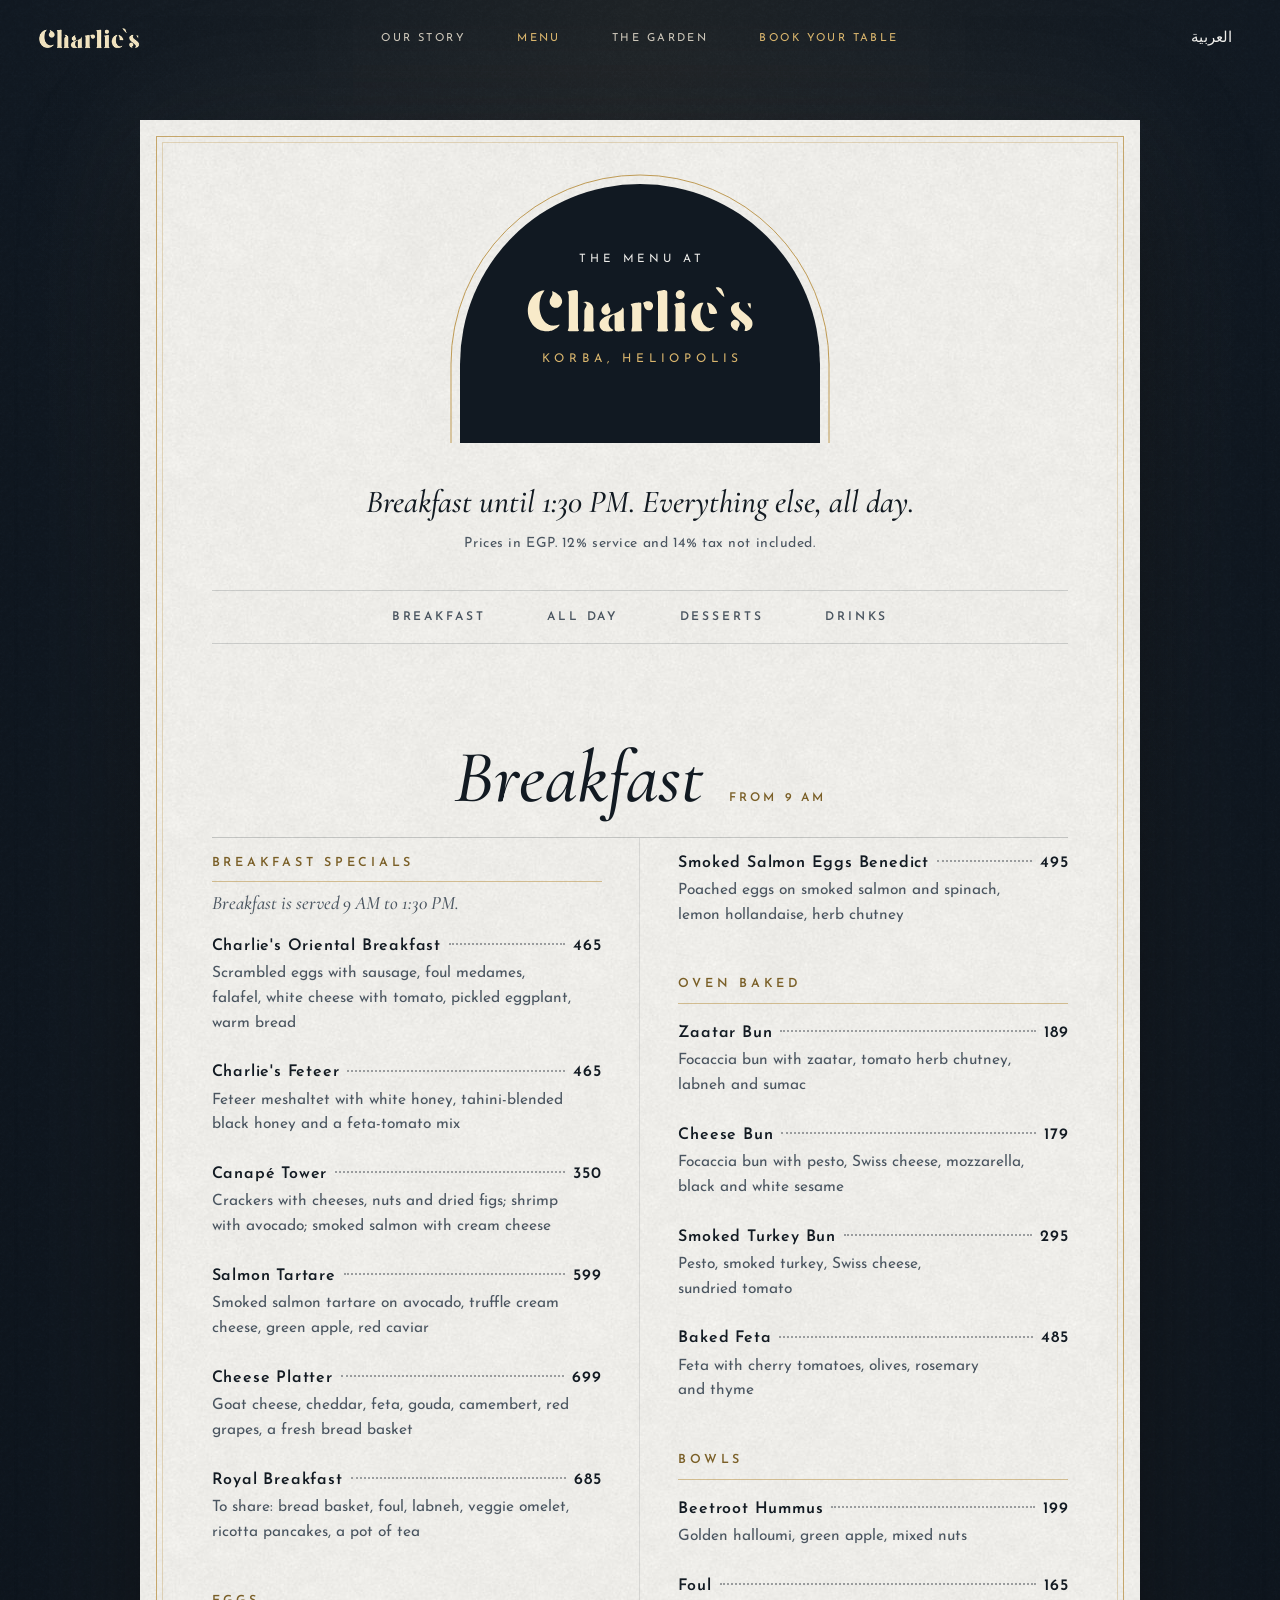
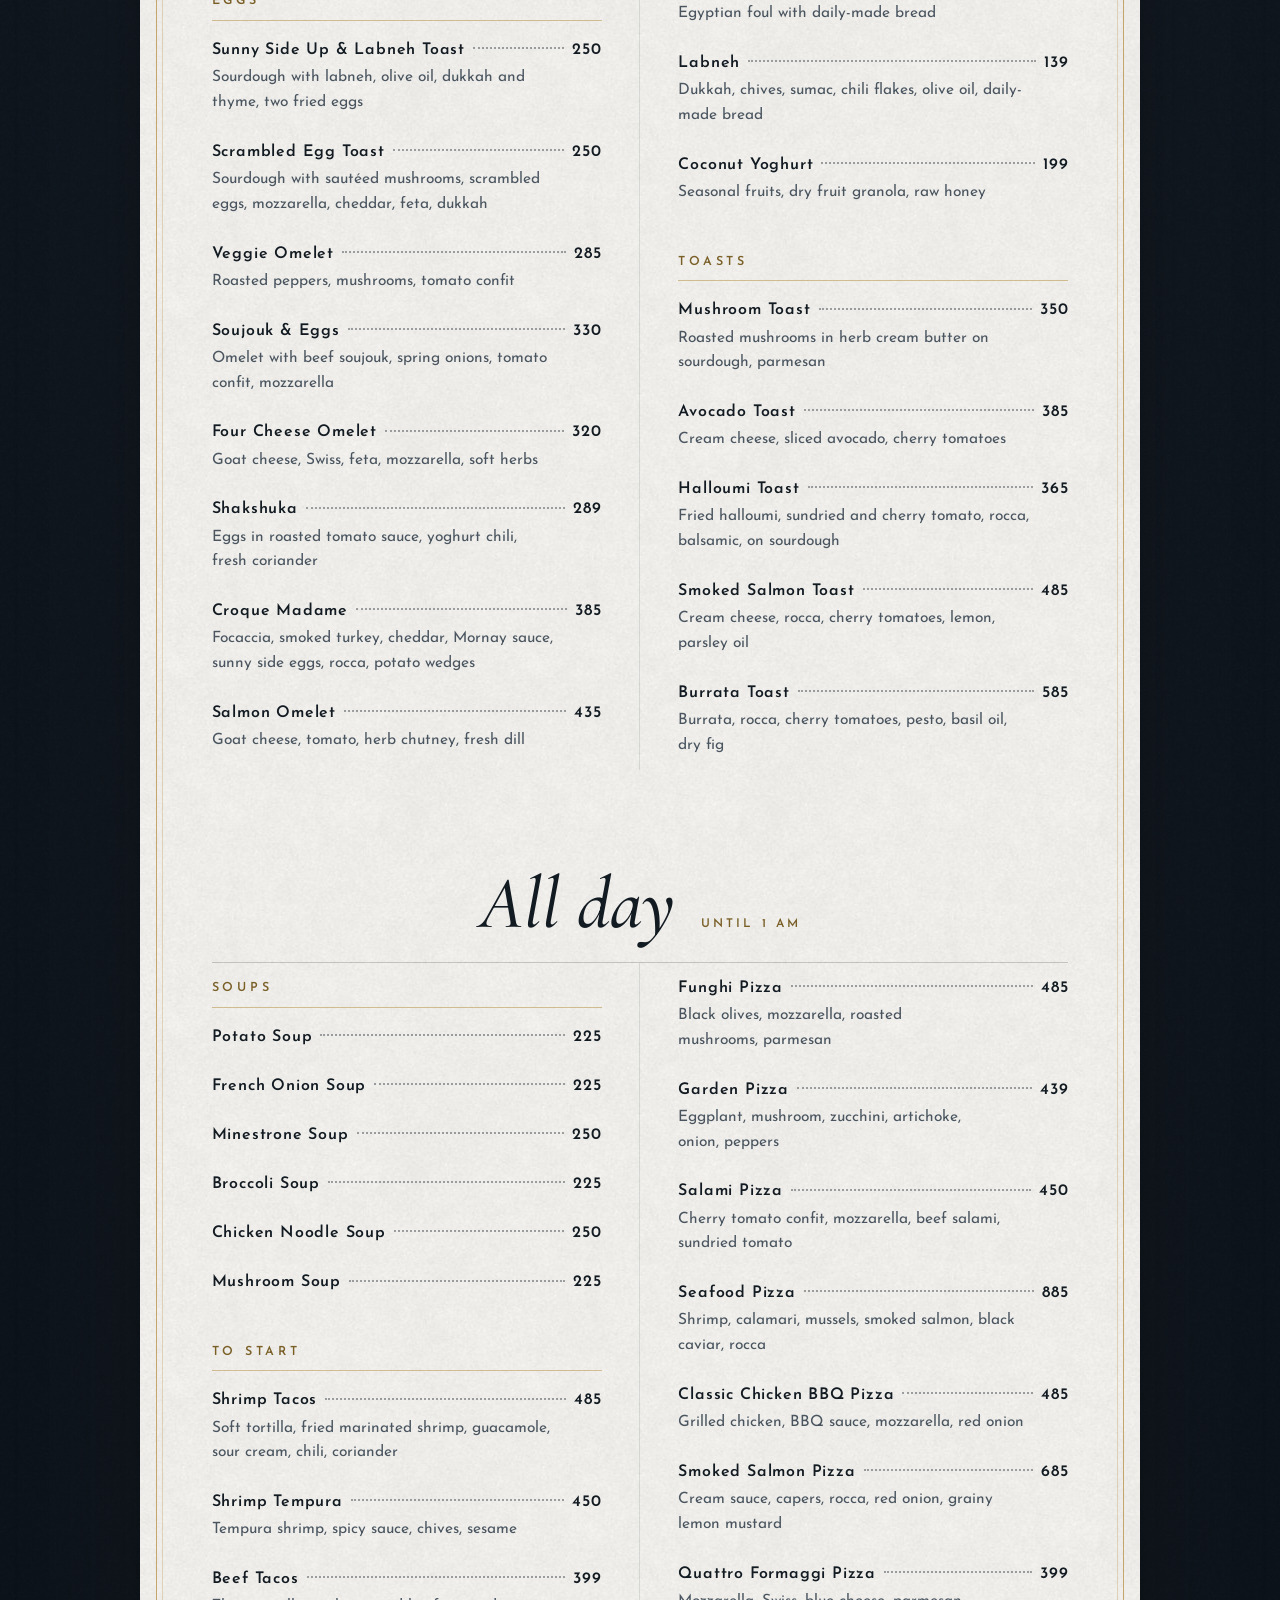
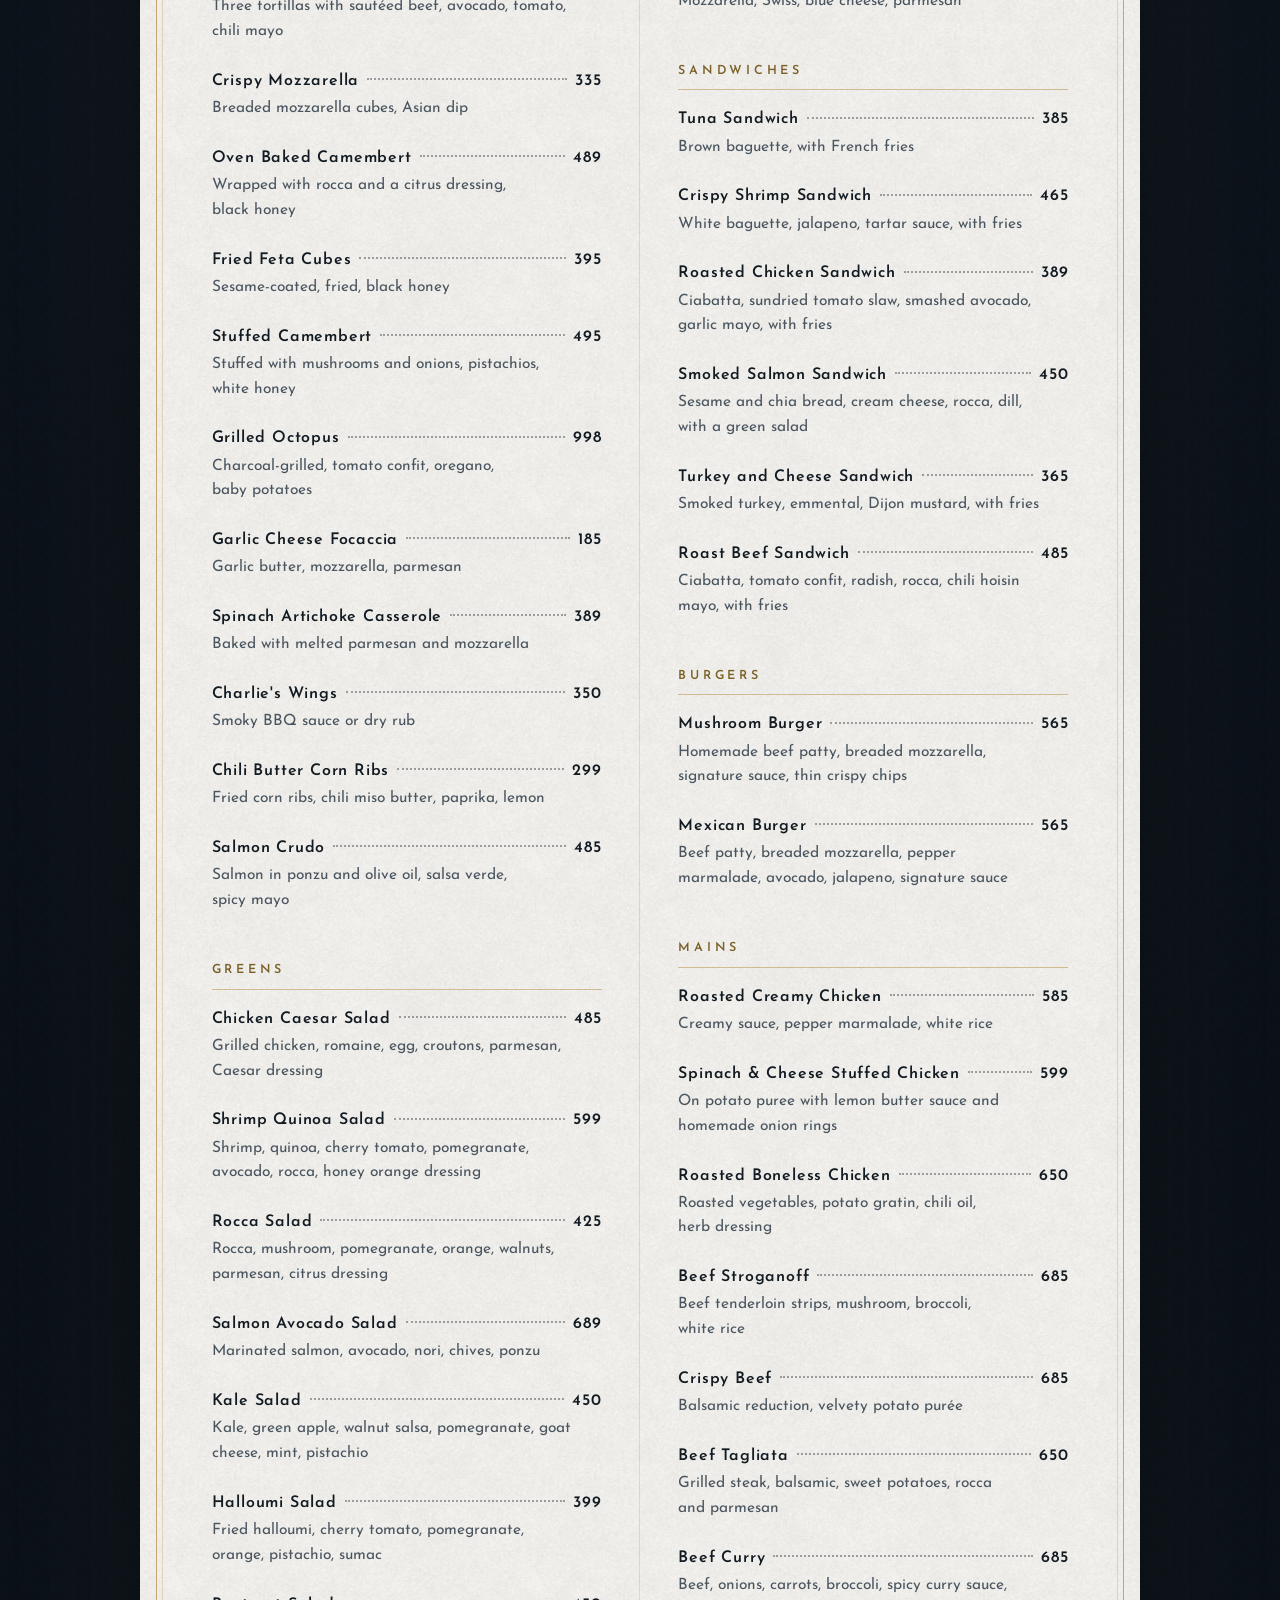
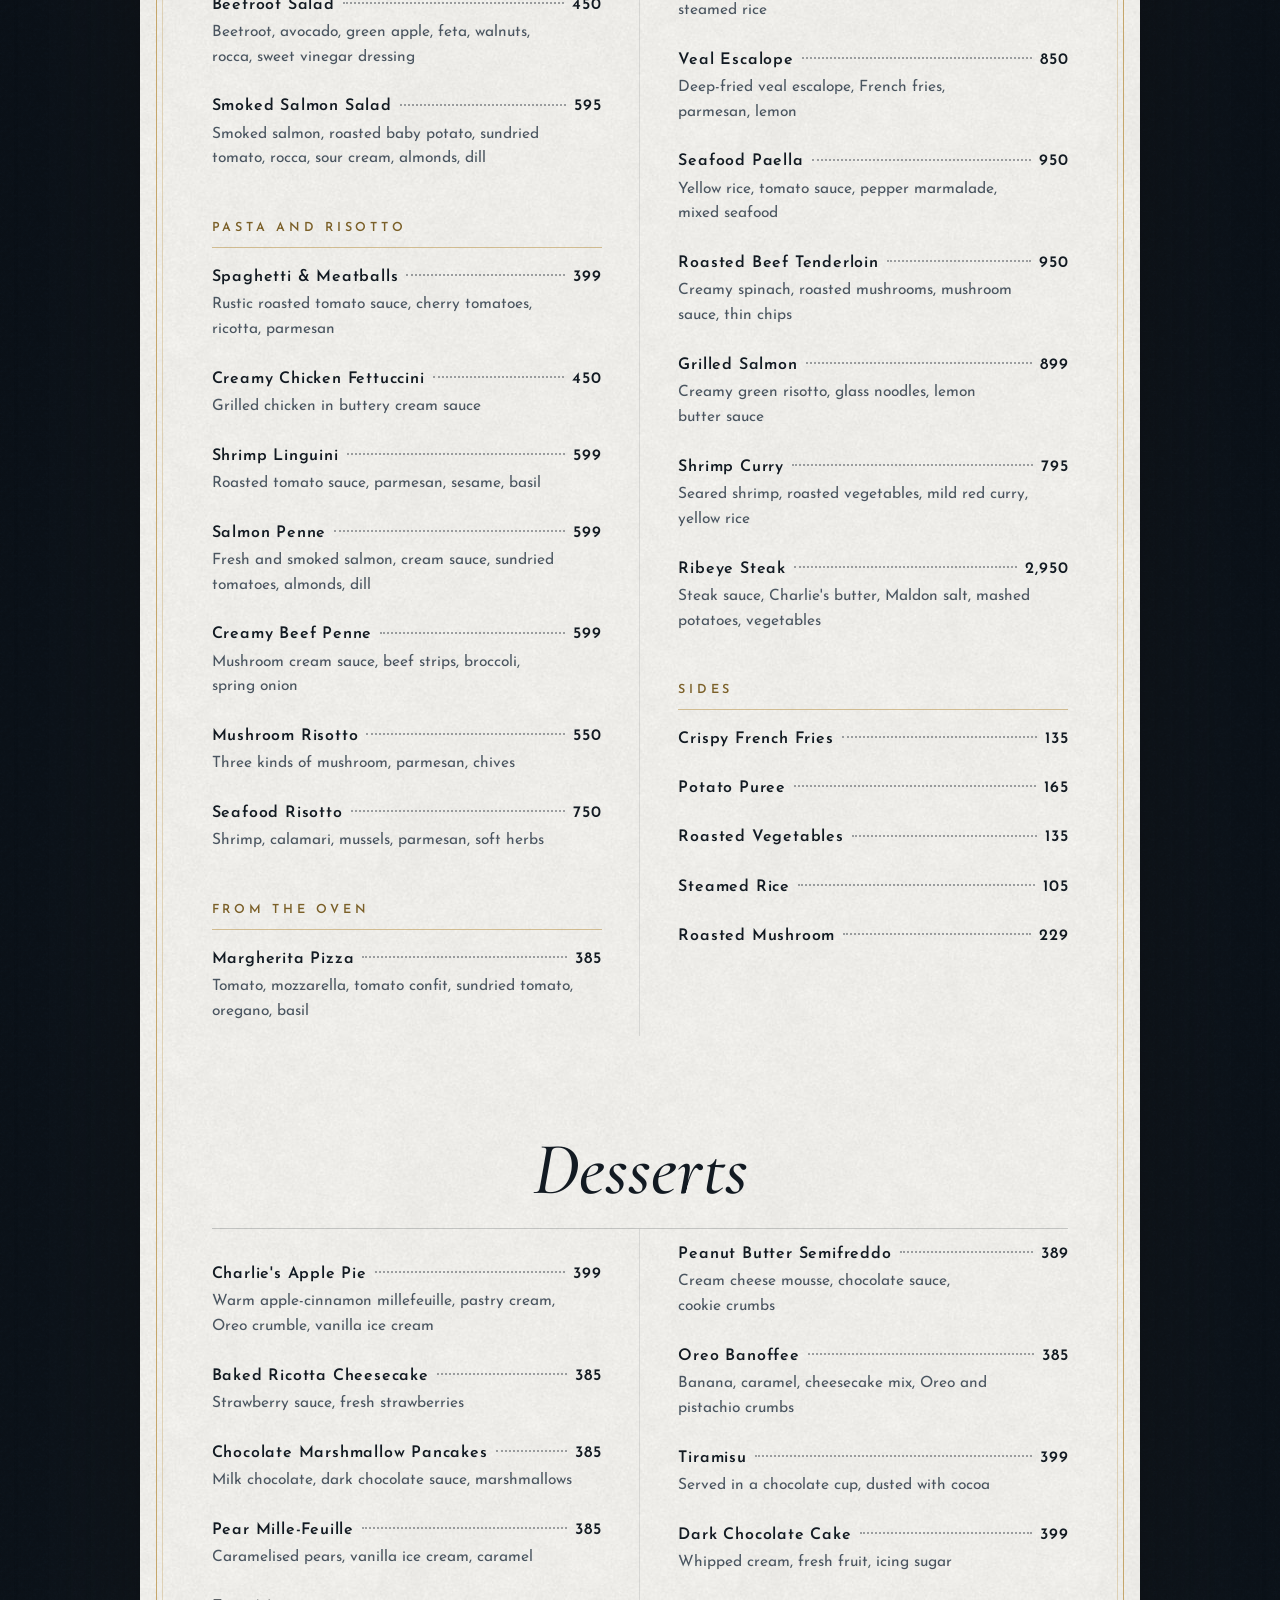
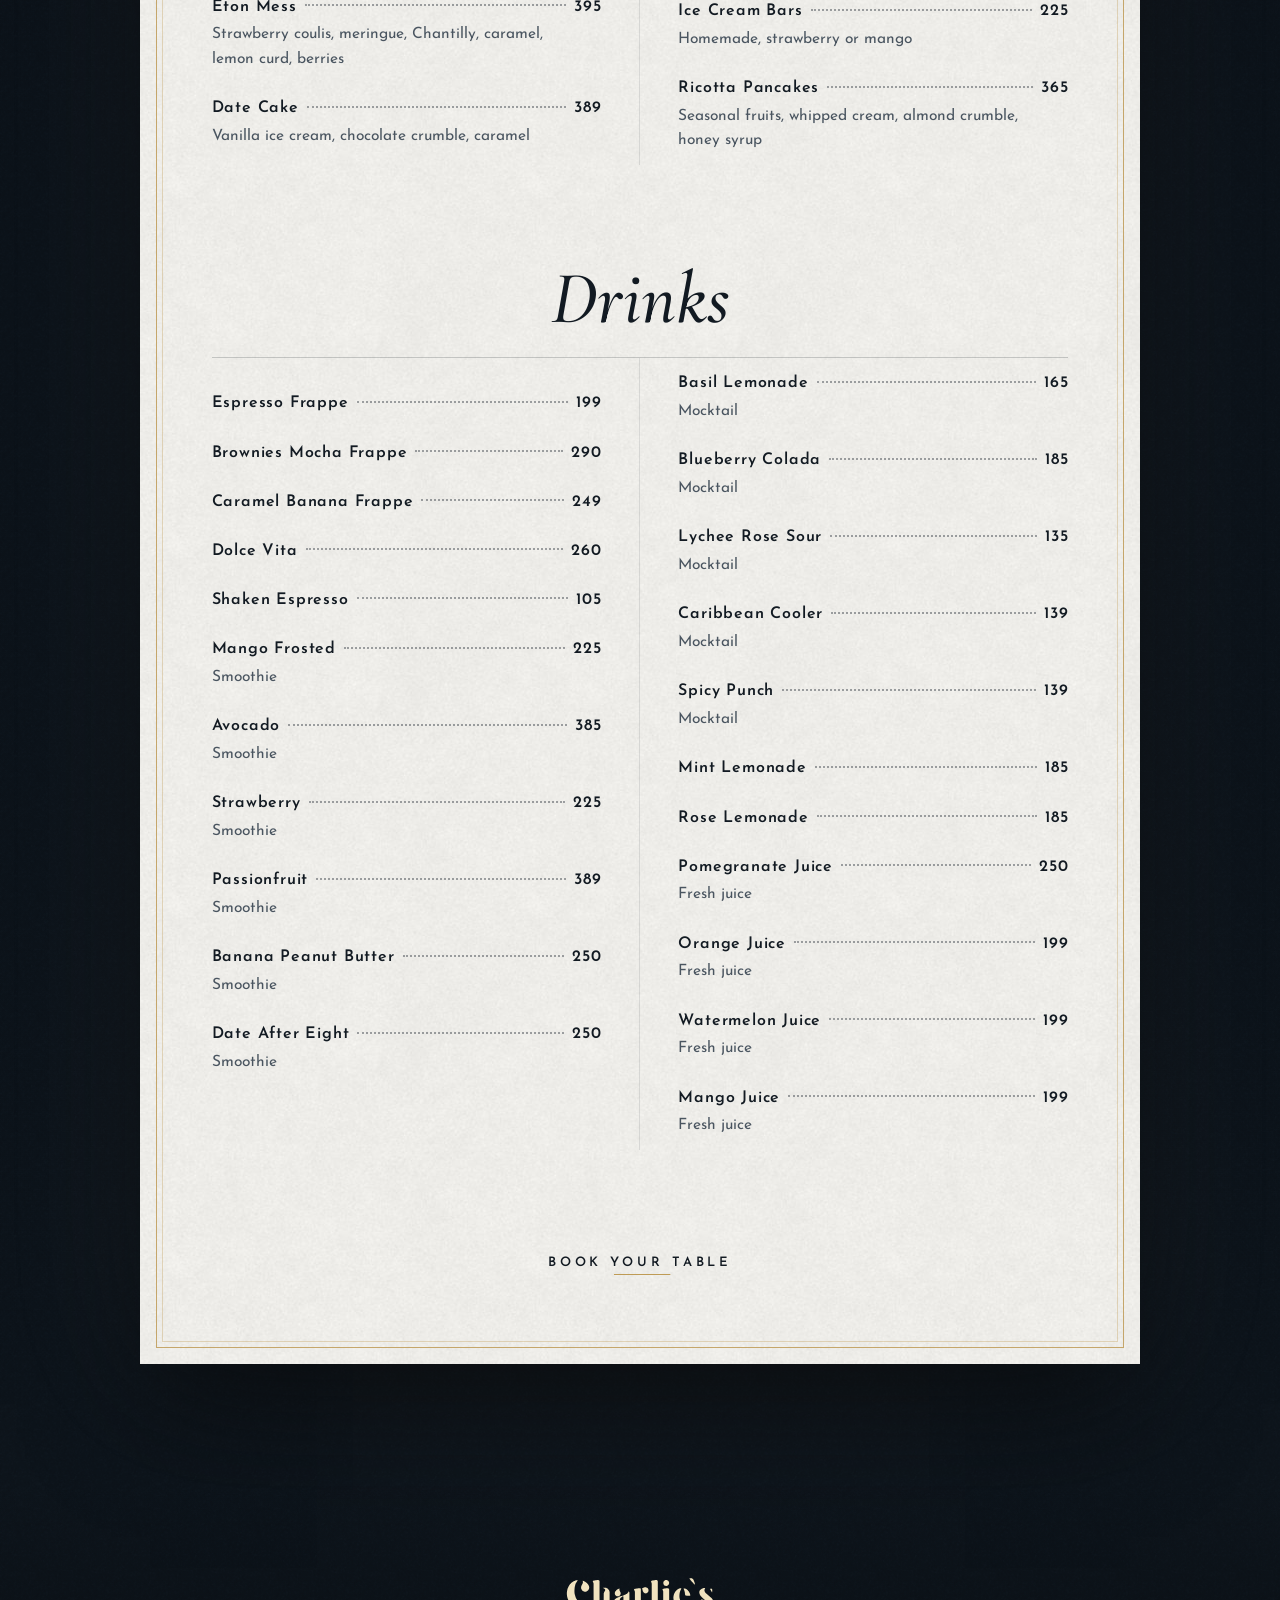
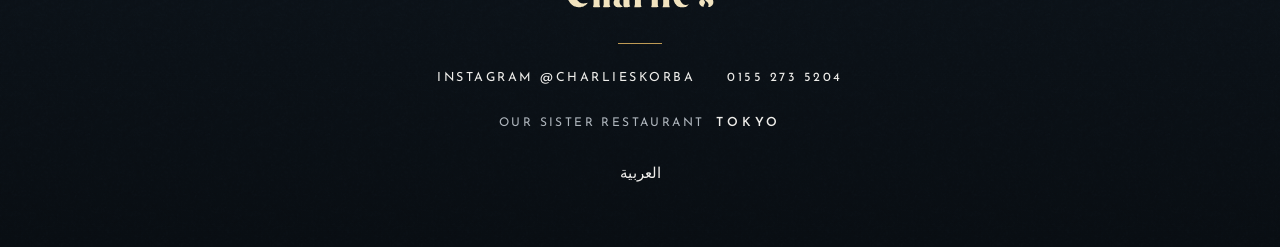
==== menu.html @ 0fcd60a6 "Smooth logo curves Co-Authored-By: Claude Fable 5.2 <noreply@anthropic.com> Claude-Session: https://" ====
<!doctype html>
<html lang="en"><head><meta charset="utf-8"><meta name="viewport" content="width=device-width,initial-scale=1,minimum-scale=1">
<title>Menu | Charlie&#x27;s, Korba, Heliopolis</title>
<meta name="description" content="The Charlie&#x27;s menu: breakfast, soups, salads, pasta, pizza, sandwiches, mains, desserts and cold drinks, with prices in EGP."><meta name="theme-color" content="#111922"><meta name="robots" content="noindex">
<meta property="og:title" content="Menu | Charlie&#x27;s, Korba, Heliopolis"><meta property="og:description" content="The Charlie&#x27;s menu: breakfast, soups, salads, pasta, pizza, sandwiches, mains, desserts and cold drinks, with prices in EGP."><meta property="og:image" content="https://ahmedfakhr1.github.io/charlies-preview/img/og-card.jpg"><meta property="og:type" content="website">
<link rel="icon" type="image/png" href="img/icon.png"><link rel="apple-touch-icon" href="img/apple-touch-icon.png">
<link rel="preload" href="fonts/cormorant-garamond-5d13e7.woff2" as="font" type="font/woff2" crossorigin>
<link rel="preload" href="fonts/josefin-sans-3603c1.woff2" as="font" type="font/woff2" crossorigin>
<style>html.fl body{opacity:0}body{transition:opacity .25s cubic-bezier(.23,1,.32,1)}</style><script>(function(d){var h=d.documentElement;h.classList.add("fl","js");var f=function(){h.classList.remove("fl")};setTimeout(f,1200);setTimeout(function(){if(!h.classList.contains("ready"))h.classList.remove("js")},3500);if(d.fonts&&d.fonts.load){Promise.all([d.fonts.load('300 16px "Josefin Sans"'),d.fonts.load('400 16px "Josefin Sans"'),d.fonts.load('600 16px "Josefin Sans"'),d.fonts.load('italic 500 16px "Cormorant Garamond"')]).then(f,f)}else f()})(document)</script>
<link rel="stylesheet" href="fonts.css?v=12"><link rel="stylesheet" href="css/site.css?v=12"></head><body data-open="540" data-close="60" data-open-text="Open now, until 1 AM" data-closed-text="Closed now, opens at 9 AM">
<a class="skip" href="#main">Skip to content</a>
<header class="hdr hdr--over" id="top"><div class="hdr-in">
 <a class="brand" href="index.html" aria-label="Charlie&#x27;s, home"><img src="img/mark-cream.png" alt="Charlie&#x27;s" width="185" height="40"></a>
 <nav class="nav" aria-label="Main"><a href="index.html#story">Our story</a><a href="menu.html" aria-current="page">Menu</a><a href="index.html#garden">The garden</a><a class="nav-book" href="reserve.html#reservation">Book your table</a></nav>
 <div class="hdr-r"><button class="lang js-ar" type="button" aria-label="Arabic version"><span lang="ar">العربية</span></button><a class="hbook" href="reserve.html#reservation">Book</a>
 <button class="burger" type="button" aria-expanded="false" aria-controls="mnav" aria-label="Open menu"><i></i><i></i><i></i></button></div>
</div></header>
<nav class="mnav" id="mnav" aria-label="Menu"><a href="index.html">Home</a><a href="index.html#story">Our story</a><a href="menu.html" aria-current="page">Menu</a><a href="index.html#garden">The garden</a><a href="reserve.html">Contact</a><a class="nav-book" href="reserve.html#reservation">Book your table</a><a class="sm first" href="tel:+201552735204">0155 273 5204</a><a class="sm" href="https://www.instagram.com/charlieskorba/" target="_blank" rel="noopener">Instagram</a><button class="lang js-ar" type="button" aria-label="Arabic version"><span lang="ar">العربية</span></button></nav>
<main id="main" class="mpage">
<div class="sheet">
 <div class="plaque" data-ln="9,18">
  <p class="hello">The menu at</p>
  <h1><img src="img/logo-cream.svg?v=12" alt="Charlie&#x27;s" width="508" height="110" fetchpriority="high"><span class="sr"> menu</span></h1>
  <p class="loc">Korba, Heliopolis</p>
 </div>
 <p class="mask">Breakfast until 1:30 PM. Everything else, all day.</p>
 <p class="mnote">Prices in EGP. 12% service and 14% tax not included.</p>
 <nav class="mjump" aria-label="Sections of the menu"><div class="row"><a href="#breakfast">Breakfast</a><a href="#allday">All day</a><a href="#desserts">Desserts</a><a href="#drinks">Drinks</a><span class="mk" aria-hidden="true"></span></div></nav>
 <section class="mgroup" id="breakfast" aria-labelledby="breakfast-h"><div class="ghead rv"><h2 id="breakfast-h">Breakfast</h2><p>From 9 AM</p></div><div class="cols"><section class="msec" id="s-breakfast"><h3>Breakfast specials</h3><p class="snote">Breakfast is served 9 AM to 1:30 PM.</p><ul class="mlist"><li class="mi"><span class="nm">Charlie&#x27;s Oriental Breakfast</span><span class="ld" aria-hidden="true"></span><span class="pr">465</span><span class="ds">Scrambled eggs with sausage, foul medames, falafel, white cheese with tomato, pickled eggplant, warm bread</span></li><li class="mi"><span class="nm">Charlie&#x27;s Feteer</span><span class="ld" aria-hidden="true"></span><span class="pr">465</span><span class="ds">Feteer meshaltet with white honey, tahini-blended black honey and a feta-tomato mix</span></li><li class="mi"><span class="nm">Canapé Tower</span><span class="ld" aria-hidden="true"></span><span class="pr">350</span><span class="ds">Crackers with cheeses, nuts and dried figs; shrimp with avocado; smoked salmon with cream cheese</span></li><li class="mi"><span class="nm">Salmon Tartare</span><span class="ld" aria-hidden="true"></span><span class="pr">599</span><span class="ds">Smoked salmon tartare on avocado, truffle cream cheese, green apple, red caviar</span></li><li class="mi"><span class="nm">Cheese Platter</span><span class="ld" aria-hidden="true"></span><span class="pr">699</span><span class="ds">Goat cheese, cheddar, feta, gouda, camembert, red grapes, a fresh bread basket</span></li><li class="mi"><span class="nm">Royal Breakfast</span><span class="ld" aria-hidden="true"></span><span class="pr">685</span><span class="ds">To share: bread basket, foul, labneh, veggie omelet, ricotta pancakes, a pot of tea</span></li></ul></section><section class="msec" id="s-eggs"><h3>Eggs</h3><ul class="mlist"><li class="mi"><span class="nm">Sunny Side Up &amp; Labneh Toast</span><span class="ld" aria-hidden="true"></span><span class="pr">250</span><span class="ds">Sourdough with labneh, olive oil, dukkah and thyme, two fried eggs</span></li><li class="mi"><span class="nm">Scrambled Egg Toast</span><span class="ld" aria-hidden="true"></span><span class="pr">250</span><span class="ds">Sourdough with sautéed mushrooms, scrambled eggs, mozzarella, cheddar, feta, dukkah</span></li><li class="mi"><span class="nm">Veggie Omelet</span><span class="ld" aria-hidden="true"></span><span class="pr">285</span><span class="ds">Roasted peppers, mushrooms, tomato confit</span></li><li class="mi"><span class="nm">Soujouk &amp; Eggs</span><span class="ld" aria-hidden="true"></span><span class="pr">330</span><span class="ds">Omelet with beef soujouk, spring onions, tomato confit, mozzarella</span></li><li class="mi"><span class="nm">Four Cheese Omelet</span><span class="ld" aria-hidden="true"></span><span class="pr">320</span><span class="ds">Goat cheese, Swiss, feta, mozzarella, soft herbs</span></li><li class="mi"><span class="nm">Shakshuka</span><span class="ld" aria-hidden="true"></span><span class="pr">289</span><span class="ds">Eggs in roasted tomato sauce, yoghurt chili, fresh coriander</span></li><li class="mi"><span class="nm">Croque Madame</span><span class="ld" aria-hidden="true"></span><span class="pr">385</span><span class="ds">Focaccia, smoked turkey, cheddar, Mornay sauce, sunny side eggs, rocca, potato wedges</span></li><li class="mi"><span class="nm">Salmon Omelet</span><span class="ld" aria-hidden="true"></span><span class="pr">435</span><span class="ds">Goat cheese, tomato, herb chutney, fresh dill</span></li><li class="mi"><span class="nm">Smoked Salmon Eggs Benedict</span><span class="ld" aria-hidden="true"></span><span class="pr">495</span><span class="ds">Poached eggs on smoked salmon and spinach, lemon hollandaise, herb chutney</span></li></ul></section><section class="msec" id="s-oven"><h3>Oven baked</h3><ul class="mlist"><li class="mi"><span class="nm">Zaatar Bun</span><span class="ld" aria-hidden="true"></span><span class="pr">189</span><span class="ds">Focaccia bun with zaatar, tomato herb chutney, labneh and sumac</span></li><li class="mi"><span class="nm">Cheese Bun</span><span class="ld" aria-hidden="true"></span><span class="pr">179</span><span class="ds">Focaccia bun with pesto, Swiss cheese, mozzarella, black and white sesame</span></li><li class="mi"><span class="nm">Smoked Turkey Bun</span><span class="ld" aria-hidden="true"></span><span class="pr">295</span><span class="ds">Pesto, smoked turkey, Swiss cheese, sundried tomato</span></li><li class="mi"><span class="nm">Baked Feta</span><span class="ld" aria-hidden="true"></span><span class="pr">485</span><span class="ds">Feta with cherry tomatoes, olives, rosemary and thyme</span></li></ul></section><section class="msec" id="s-bowls"><h3>Bowls</h3><ul class="mlist"><li class="mi"><span class="nm">Beetroot Hummus</span><span class="ld" aria-hidden="true"></span><span class="pr">199</span><span class="ds">Golden halloumi, green apple, mixed nuts</span></li><li class="mi"><span class="nm">Foul</span><span class="ld" aria-hidden="true"></span><span class="pr">165</span><span class="ds">Egyptian foul with daily-made bread</span></li><li class="mi"><span class="nm">Labneh</span><span class="ld" aria-hidden="true"></span><span class="pr">139</span><span class="ds">Dukkah, chives, sumac, chili flakes, olive oil, daily-made bread</span></li><li class="mi"><span class="nm">Coconut Yoghurt</span><span class="ld" aria-hidden="true"></span><span class="pr">199</span><span class="ds">Seasonal fruits, dry fruit granola, raw honey</span></li></ul></section><section class="msec" id="s-toasts"><h3>Toasts</h3><ul class="mlist"><li class="mi"><span class="nm">Mushroom Toast</span><span class="ld" aria-hidden="true"></span><span class="pr">350</span><span class="ds">Roasted mushrooms in herb cream butter on sourdough, parmesan</span></li><li class="mi"><span class="nm">Avocado Toast</span><span class="ld" aria-hidden="true"></span><span class="pr">385</span><span class="ds">Cream cheese, sliced avocado, cherry tomatoes</span></li><li class="mi"><span class="nm">Halloumi Toast</span><span class="ld" aria-hidden="true"></span><span class="pr">365</span><span class="ds">Fried halloumi, sundried and cherry tomato, rocca, balsamic, on sourdough</span></li><li class="mi"><span class="nm">Smoked Salmon Toast</span><span class="ld" aria-hidden="true"></span><span class="pr">485</span><span class="ds">Cream cheese, rocca, cherry tomatoes, lemon, parsley oil</span></li><li class="mi"><span class="nm">Burrata Toast</span><span class="ld" aria-hidden="true"></span><span class="pr">585</span><span class="ds">Burrata, rocca, cherry tomatoes, pesto, basil oil, dry fig</span></li></ul></section></div></section><section class="mgroup" id="allday" aria-labelledby="allday-h"><div class="ghead rv"><h2 id="allday-h">All day</h2><p>Until 1 AM</p></div><div class="cols"><section class="msec" id="s-soups"><h3>Soups</h3><ul class="mlist"><li class="mi"><span class="nm">Potato Soup</span><span class="ld" aria-hidden="true"></span><span class="pr">225</span></li><li class="mi"><span class="nm">French Onion Soup</span><span class="ld" aria-hidden="true"></span><span class="pr">225</span></li><li class="mi"><span class="nm">Minestrone Soup</span><span class="ld" aria-hidden="true"></span><span class="pr">250</span></li><li class="mi"><span class="nm">Broccoli Soup</span><span class="ld" aria-hidden="true"></span><span class="pr">225</span></li><li class="mi"><span class="nm">Chicken Noodle Soup</span><span class="ld" aria-hidden="true"></span><span class="pr">250</span></li><li class="mi"><span class="nm">Mushroom Soup</span><span class="ld" aria-hidden="true"></span><span class="pr">225</span></li></ul></section><section class="msec" id="s-hot"><h3>To start</h3><ul class="mlist"><li class="mi"><span class="nm">Shrimp Tacos</span><span class="ld" aria-hidden="true"></span><span class="pr">485</span><span class="ds">Soft tortilla, fried marinated shrimp, guacamole, sour cream, chili, coriander</span></li><li class="mi"><span class="nm">Shrimp Tempura</span><span class="ld" aria-hidden="true"></span><span class="pr">450</span><span class="ds">Tempura shrimp, spicy sauce, chives, sesame</span></li><li class="mi"><span class="nm">Beef Tacos</span><span class="ld" aria-hidden="true"></span><span class="pr">399</span><span class="ds">Three tortillas with sautéed beef, avocado, tomato, chili mayo</span></li><li class="mi"><span class="nm">Crispy Mozzarella</span><span class="ld" aria-hidden="true"></span><span class="pr">335</span><span class="ds">Breaded mozzarella cubes, Asian dip</span></li><li class="mi"><span class="nm">Oven Baked Camembert</span><span class="ld" aria-hidden="true"></span><span class="pr">489</span><span class="ds">Wrapped with rocca and a citrus dressing, black honey</span></li><li class="mi"><span class="nm">Fried Feta Cubes</span><span class="ld" aria-hidden="true"></span><span class="pr">395</span><span class="ds">Sesame-coated, fried, black honey</span></li><li class="mi"><span class="nm">Stuffed Camembert</span><span class="ld" aria-hidden="true"></span><span class="pr">495</span><span class="ds">Stuffed with mushrooms and onions, pistachios, white honey</span></li><li class="mi"><span class="nm">Grilled Octopus</span><span class="ld" aria-hidden="true"></span><span class="pr">998</span><span class="ds">Charcoal-grilled, tomato confit, oregano, baby potatoes</span></li><li class="mi"><span class="nm">Garlic Cheese Focaccia</span><span class="ld" aria-hidden="true"></span><span class="pr">185</span><span class="ds">Garlic butter, mozzarella, parmesan</span></li><li class="mi"><span class="nm">Spinach Artichoke Casserole</span><span class="ld" aria-hidden="true"></span><span class="pr">389</span><span class="ds">Baked with melted parmesan and mozzarella</span></li><li class="mi"><span class="nm">Charlie&#x27;s Wings</span><span class="ld" aria-hidden="true"></span><span class="pr">350</span><span class="ds">Smoky BBQ sauce or dry rub</span></li><li class="mi"><span class="nm">Chili Butter Corn Ribs</span><span class="ld" aria-hidden="true"></span><span class="pr">299</span><span class="ds">Fried corn ribs, chili miso butter, paprika, lemon</span></li><li class="mi"><span class="nm">Salmon Crudo</span><span class="ld" aria-hidden="true"></span><span class="pr">485</span><span class="ds">Salmon in ponzu and olive oil, salsa verde, spicy mayo</span></li></ul></section><section class="msec" id="s-greens"><h3>Greens</h3><ul class="mlist"><li class="mi"><span class="nm">Chicken Caesar Salad</span><span class="ld" aria-hidden="true"></span><span class="pr">485</span><span class="ds">Grilled chicken, romaine, egg, croutons, parmesan, Caesar dressing</span></li><li class="mi"><span class="nm">Shrimp Quinoa Salad</span><span class="ld" aria-hidden="true"></span><span class="pr">599</span><span class="ds">Shrimp, quinoa, cherry tomato, pomegranate, avocado, rocca, honey orange dressing</span></li><li class="mi"><span class="nm">Rocca Salad</span><span class="ld" aria-hidden="true"></span><span class="pr">425</span><span class="ds">Rocca, mushroom, pomegranate, orange, walnuts, parmesan, citrus dressing</span></li><li class="mi"><span class="nm">Salmon Avocado Salad</span><span class="ld" aria-hidden="true"></span><span class="pr">689</span><span class="ds">Marinated salmon, avocado, nori, chives, ponzu</span></li><li class="mi"><span class="nm">Kale Salad</span><span class="ld" aria-hidden="true"></span><span class="pr">450</span><span class="ds">Kale, green apple, walnut salsa, pomegranate, goat cheese, mint, pistachio</span></li><li class="mi"><span class="nm">Halloumi Salad</span><span class="ld" aria-hidden="true"></span><span class="pr">399</span><span class="ds">Fried halloumi, cherry tomato, pomegranate, orange, pistachio, sumac</span></li><li class="mi"><span class="nm">Beetroot Salad</span><span class="ld" aria-hidden="true"></span><span class="pr">450</span><span class="ds">Beetroot, avocado, green apple, feta, walnuts, rocca, sweet vinegar dressing</span></li><li class="mi"><span class="nm">Smoked Salmon Salad</span><span class="ld" aria-hidden="true"></span><span class="pr">595</span><span class="ds">Smoked salmon, roasted baby potato, sundried tomato, rocca, sour cream, almonds, dill</span></li></ul></section><section class="msec" id="s-pasta"><h3>Pasta and risotto</h3><ul class="mlist"><li class="mi"><span class="nm">Spaghetti &amp; Meatballs</span><span class="ld" aria-hidden="true"></span><span class="pr">399</span><span class="ds">Rustic roasted tomato sauce, cherry tomatoes, ricotta, parmesan</span></li><li class="mi"><span class="nm">Creamy Chicken Fettuccini</span><span class="ld" aria-hidden="true"></span><span class="pr">450</span><span class="ds">Grilled chicken in buttery cream sauce</span></li><li class="mi"><span class="nm">Shrimp Linguini</span><span class="ld" aria-hidden="true"></span><span class="pr">599</span><span class="ds">Roasted tomato sauce, parmesan, sesame, basil</span></li><li class="mi"><span class="nm">Salmon Penne</span><span class="ld" aria-hidden="true"></span><span class="pr">599</span><span class="ds">Fresh and smoked salmon, cream sauce, sundried tomatoes, almonds, dill</span></li><li class="mi"><span class="nm">Creamy Beef Penne</span><span class="ld" aria-hidden="true"></span><span class="pr">599</span><span class="ds">Mushroom cream sauce, beef strips, broccoli, spring onion</span></li><li class="mi"><span class="nm">Mushroom Risotto</span><span class="ld" aria-hidden="true"></span><span class="pr">550</span><span class="ds">Three kinds of mushroom, parmesan, chives</span></li><li class="mi"><span class="nm">Seafood Risotto</span><span class="ld" aria-hidden="true"></span><span class="pr">750</span><span class="ds">Shrimp, calamari, mussels, parmesan, soft herbs</span></li></ul></section><section class="msec" id="s-pizza"><h3>From the oven</h3><ul class="mlist"><li class="mi"><span class="nm">Margherita Pizza</span><span class="ld" aria-hidden="true"></span><span class="pr">385</span><span class="ds">Tomato, mozzarella, tomato confit, sundried tomato, oregano, basil</span></li><li class="mi"><span class="nm">Funghi Pizza</span><span class="ld" aria-hidden="true"></span><span class="pr">485</span><span class="ds">Black olives, mozzarella, roasted mushrooms, parmesan</span></li><li class="mi"><span class="nm">Garden Pizza</span><span class="ld" aria-hidden="true"></span><span class="pr">439</span><span class="ds">Eggplant, mushroom, zucchini, artichoke, onion, peppers</span></li><li class="mi"><span class="nm">Salami Pizza</span><span class="ld" aria-hidden="true"></span><span class="pr">450</span><span class="ds">Cherry tomato confit, mozzarella, beef salami, sundried tomato</span></li><li class="mi"><span class="nm">Seafood Pizza</span><span class="ld" aria-hidden="true"></span><span class="pr">885</span><span class="ds">Shrimp, calamari, mussels, smoked salmon, black caviar, rocca</span></li><li class="mi"><span class="nm">Classic Chicken BBQ Pizza</span><span class="ld" aria-hidden="true"></span><span class="pr">485</span><span class="ds">Grilled chicken, BBQ sauce, mozzarella, red onion</span></li><li class="mi"><span class="nm">Smoked Salmon Pizza</span><span class="ld" aria-hidden="true"></span><span class="pr">685</span><span class="ds">Cream sauce, capers, rocca, red onion, grainy lemon mustard</span></li><li class="mi"><span class="nm">Quattro Formaggi Pizza</span><span class="ld" aria-hidden="true"></span><span class="pr">399</span><span class="ds">Mozzarella, Swiss, blue cheese, parmesan</span></li></ul></section><section class="msec" id="s-sandwiches"><h3>Sandwiches</h3><ul class="mlist"><li class="mi"><span class="nm">Tuna Sandwich</span><span class="ld" aria-hidden="true"></span><span class="pr">385</span><span class="ds">Brown baguette, with French fries</span></li><li class="mi"><span class="nm">Crispy Shrimp Sandwich</span><span class="ld" aria-hidden="true"></span><span class="pr">465</span><span class="ds">White baguette, jalapeno, tartar sauce, with fries</span></li><li class="mi"><span class="nm">Roasted Chicken Sandwich</span><span class="ld" aria-hidden="true"></span><span class="pr">389</span><span class="ds">Ciabatta, sundried tomato slaw, smashed avocado, garlic mayo, with fries</span></li><li class="mi"><span class="nm">Smoked Salmon Sandwich</span><span class="ld" aria-hidden="true"></span><span class="pr">450</span><span class="ds">Sesame and chia bread, cream cheese, rocca, dill, with a green salad</span></li><li class="mi"><span class="nm">Turkey and Cheese Sandwich</span><span class="ld" aria-hidden="true"></span><span class="pr">365</span><span class="ds">Smoked turkey, emmental, Dijon mustard, with fries</span></li><li class="mi"><span class="nm">Roast Beef Sandwich</span><span class="ld" aria-hidden="true"></span><span class="pr">485</span><span class="ds">Ciabatta, tomato confit, radish, rocca, chili hoisin mayo, with fries</span></li></ul></section><section class="msec" id="s-burgers"><h3>Burgers</h3><ul class="mlist"><li class="mi"><span class="nm">Mushroom Burger</span><span class="ld" aria-hidden="true"></span><span class="pr">565</span><span class="ds">Homemade beef patty, breaded mozzarella, signature sauce, thin crispy chips</span></li><li class="mi"><span class="nm">Mexican Burger</span><span class="ld" aria-hidden="true"></span><span class="pr">565</span><span class="ds">Beef patty, breaded mozzarella, pepper marmalade, avocado, jalapeno, signature sauce</span></li></ul></section><section class="msec" id="s-mains"><h3>Mains</h3><ul class="mlist"><li class="mi"><span class="nm">Roasted Creamy Chicken</span><span class="ld" aria-hidden="true"></span><span class="pr">585</span><span class="ds">Creamy sauce, pepper marmalade, white rice</span></li><li class="mi"><span class="nm">Spinach &amp; Cheese Stuffed Chicken</span><span class="ld" aria-hidden="true"></span><span class="pr">599</span><span class="ds">On potato puree with lemon butter sauce and homemade onion rings</span></li><li class="mi"><span class="nm">Roasted Boneless Chicken</span><span class="ld" aria-hidden="true"></span><span class="pr">650</span><span class="ds">Roasted vegetables, potato gratin, chili oil, herb dressing</span></li><li class="mi"><span class="nm">Beef Stroganoff</span><span class="ld" aria-hidden="true"></span><span class="pr">685</span><span class="ds">Beef tenderloin strips, mushroom, broccoli, white rice</span></li><li class="mi"><span class="nm">Crispy Beef</span><span class="ld" aria-hidden="true"></span><span class="pr">685</span><span class="ds">Balsamic reduction, velvety potato purée</span></li><li class="mi"><span class="nm">Beef Tagliata</span><span class="ld" aria-hidden="true"></span><span class="pr">650</span><span class="ds">Grilled steak, balsamic, sweet potatoes, rocca and parmesan</span></li><li class="mi"><span class="nm">Beef Curry</span><span class="ld" aria-hidden="true"></span><span class="pr">685</span><span class="ds">Beef, onions, carrots, broccoli, spicy curry sauce, steamed rice</span></li><li class="mi"><span class="nm">Veal Escalope</span><span class="ld" aria-hidden="true"></span><span class="pr">850</span><span class="ds">Deep-fried veal escalope, French fries, parmesan, lemon</span></li><li class="mi"><span class="nm">Seafood Paella</span><span class="ld" aria-hidden="true"></span><span class="pr">950</span><span class="ds">Yellow rice, tomato sauce, pepper marmalade, mixed seafood</span></li><li class="mi"><span class="nm">Roasted Beef Tenderloin</span><span class="ld" aria-hidden="true"></span><span class="pr">950</span><span class="ds">Creamy spinach, roasted mushrooms, mushroom sauce, thin chips</span></li><li class="mi"><span class="nm">Grilled Salmon</span><span class="ld" aria-hidden="true"></span><span class="pr">899</span><span class="ds">Creamy green risotto, glass noodles, lemon butter sauce</span></li><li class="mi"><span class="nm">Shrimp Curry</span><span class="ld" aria-hidden="true"></span><span class="pr">795</span><span class="ds">Seared shrimp, roasted vegetables, mild red curry, yellow rice</span></li><li class="mi"><span class="nm">Ribeye Steak</span><span class="ld" aria-hidden="true"></span><span class="pr">2,950</span><span class="ds">Steak sauce, Charlie&#x27;s butter, Maldon salt, mashed potatoes, vegetables</span></li></ul></section><section class="msec" id="s-sides"><h3>Sides</h3><ul class="mlist"><li class="mi"><span class="nm">Crispy French Fries</span><span class="ld" aria-hidden="true"></span><span class="pr">135</span></li><li class="mi"><span class="nm">Potato Puree</span><span class="ld" aria-hidden="true"></span><span class="pr">165</span></li><li class="mi"><span class="nm">Roasted Vegetables</span><span class="ld" aria-hidden="true"></span><span class="pr">135</span></li><li class="mi"><span class="nm">Steamed Rice</span><span class="ld" aria-hidden="true"></span><span class="pr">105</span></li><li class="mi"><span class="nm">Roasted Mushroom</span><span class="ld" aria-hidden="true"></span><span class="pr">229</span></li></ul></section></div></section><section class="mgroup" id="desserts" aria-labelledby="desserts-h"><div class="ghead rv"><h2 id="desserts-h">Desserts</h2></div><div class="cols"><section class="msec" id="s-desserts"><h3 class="sr">Desserts</h3><ul class="mlist"><li class="mi"><span class="nm">Charlie&#x27;s Apple Pie</span><span class="ld" aria-hidden="true"></span><span class="pr">399</span><span class="ds">Warm apple-cinnamon millefeuille, pastry cream, Oreo crumble, vanilla ice cream</span></li><li class="mi"><span class="nm">Baked Ricotta Cheesecake</span><span class="ld" aria-hidden="true"></span><span class="pr">385</span><span class="ds">Strawberry sauce, fresh strawberries</span></li><li class="mi"><span class="nm">Chocolate Marshmallow Pancakes</span><span class="ld" aria-hidden="true"></span><span class="pr">385</span><span class="ds">Milk chocolate, dark chocolate sauce, marshmallows</span></li><li class="mi"><span class="nm">Pear Mille-Feuille</span><span class="ld" aria-hidden="true"></span><span class="pr">385</span><span class="ds">Caramelised pears, vanilla ice cream, caramel</span></li><li class="mi"><span class="nm">Eton Mess</span><span class="ld" aria-hidden="true"></span><span class="pr">395</span><span class="ds">Strawberry coulis, meringue, Chantilly, caramel, lemon curd, berries</span></li><li class="mi"><span class="nm">Date Cake</span><span class="ld" aria-hidden="true"></span><span class="pr">389</span><span class="ds">Vanilla ice cream, chocolate crumble, caramel</span></li><li class="mi"><span class="nm">Peanut Butter Semifreddo</span><span class="ld" aria-hidden="true"></span><span class="pr">389</span><span class="ds">Cream cheese mousse, chocolate sauce, cookie crumbs</span></li><li class="mi"><span class="nm">Oreo Banoffee</span><span class="ld" aria-hidden="true"></span><span class="pr">385</span><span class="ds">Banana, caramel, cheesecake mix, Oreo and pistachio crumbs</span></li><li class="mi"><span class="nm">Tiramisu</span><span class="ld" aria-hidden="true"></span><span class="pr">399</span><span class="ds">Served in a chocolate cup, dusted with cocoa</span></li><li class="mi"><span class="nm">Dark Chocolate Cake</span><span class="ld" aria-hidden="true"></span><span class="pr">399</span><span class="ds">Whipped cream, fresh fruit, icing sugar</span></li><li class="mi"><span class="nm">Ice Cream Bars</span><span class="ld" aria-hidden="true"></span><span class="pr">225</span><span class="ds">Homemade, strawberry or mango</span></li><li class="mi"><span class="nm">Ricotta Pancakes</span><span class="ld" aria-hidden="true"></span><span class="pr">365</span><span class="ds">Seasonal fruits, whipped cream, almond crumble, honey syrup</span></li></ul></section></div></section><section class="mgroup" id="drinks" aria-labelledby="drinks-h"><div class="ghead rv"><h2 id="drinks-h">Drinks</h2></div><div class="cols"><section class="msec" id="s-drinks"><h3 class="sr">Cold drinks</h3><ul class="mlist"><li class="mi"><span class="nm">Espresso Frappe</span><span class="ld" aria-hidden="true"></span><span class="pr">199</span></li><li class="mi"><span class="nm">Brownies Mocha Frappe</span><span class="ld" aria-hidden="true"></span><span class="pr">290</span></li><li class="mi"><span class="nm">Caramel Banana Frappe</span><span class="ld" aria-hidden="true"></span><span class="pr">249</span></li><li class="mi"><span class="nm">Dolce Vita</span><span class="ld" aria-hidden="true"></span><span class="pr">260</span></li><li class="mi"><span class="nm">Shaken Espresso</span><span class="ld" aria-hidden="true"></span><span class="pr">105</span></li><li class="mi"><span class="nm">Mango Frosted</span><span class="ld" aria-hidden="true"></span><span class="pr">225</span><span class="ds">Smoothie</span></li><li class="mi"><span class="nm">Avocado</span><span class="ld" aria-hidden="true"></span><span class="pr">385</span><span class="ds">Smoothie</span></li><li class="mi"><span class="nm">Strawberry</span><span class="ld" aria-hidden="true"></span><span class="pr">225</span><span class="ds">Smoothie</span></li><li class="mi"><span class="nm">Passionfruit</span><span class="ld" aria-hidden="true"></span><span class="pr">389</span><span class="ds">Smoothie</span></li><li class="mi"><span class="nm">Banana Peanut Butter</span><span class="ld" aria-hidden="true"></span><span class="pr">250</span><span class="ds">Smoothie</span></li><li class="mi"><span class="nm">Date After Eight</span><span class="ld" aria-hidden="true"></span><span class="pr">250</span><span class="ds">Smoothie</span></li><li class="mi"><span class="nm">Basil Lemonade</span><span class="ld" aria-hidden="true"></span><span class="pr">165</span><span class="ds">Mocktail</span></li><li class="mi"><span class="nm">Blueberry Colada</span><span class="ld" aria-hidden="true"></span><span class="pr">185</span><span class="ds">Mocktail</span></li><li class="mi"><span class="nm">Lychee Rose Sour</span><span class="ld" aria-hidden="true"></span><span class="pr">135</span><span class="ds">Mocktail</span></li><li class="mi"><span class="nm">Caribbean Cooler</span><span class="ld" aria-hidden="true"></span><span class="pr">139</span><span class="ds">Mocktail</span></li><li class="mi"><span class="nm">Spicy Punch</span><span class="ld" aria-hidden="true"></span><span class="pr">139</span><span class="ds">Mocktail</span></li><li class="mi"><span class="nm">Mint Lemonade</span><span class="ld" aria-hidden="true"></span><span class="pr">185</span></li><li class="mi"><span class="nm">Rose Lemonade</span><span class="ld" aria-hidden="true"></span><span class="pr">185</span></li><li class="mi"><span class="nm">Pomegranate Juice</span><span class="ld" aria-hidden="true"></span><span class="pr">250</span><span class="ds">Fresh juice</span></li><li class="mi"><span class="nm">Orange Juice</span><span class="ld" aria-hidden="true"></span><span class="pr">199</span><span class="ds">Fresh juice</span></li><li class="mi"><span class="nm">Watermelon Juice</span><span class="ld" aria-hidden="true"></span><span class="pr">199</span><span class="ds">Fresh juice</span></li><li class="mi"><span class="nm">Mango Juice</span><span class="ld" aria-hidden="true"></span><span class="pr">199</span><span class="ds">Fresh juice</span></li></ul></section></div></section>
 <div class="mend"><a class="tlink" href="reserve.html#reservation">Book your table</a></div>
</div>
</main>
<footer class="ftr"><div class="ftr-in">
 <a class="ftr-logo" href="index.html" aria-label="Charlie&#x27;s, home"><img src="img/logo-cream.svg?v=12" alt="Charlie&#x27;s" width="508" height="110" loading="lazy" decoding="async"></a>
 <span class="rule" aria-hidden="true"></span>
 <p class="ftr-links"><a class="ft" href="https://www.instagram.com/charlieskorba/" target="_blank" rel="noopener">Instagram @charlieskorba</a><a class="ft" href="tel:+201552735204">0155 273 5204</a></p>
 <p class="ftr-sis">Our sister restaurant <a class="ft sis" href="https://ahmedfakhr1.github.io/tokyo-preview/" target="_blank" rel="noopener">Tokyo</a></p>
 <button class="lang js-ar" type="button" aria-label="Arabic version"><span lang="ar">العربية</span></button>
</div></footer>
<div class="toast" role="status" aria-live="polite">Arabic version coming soon.</div>
<script src="js/app.js?v=12" defer></script>
</body></html>
---- fonts.css ----
@font-face {
  font-family: 'Cormorant Garamond';
  font-style: italic;
  font-weight: 500;
  font-display: block;
  src: url(fonts/cormorant-garamond-5d13e7.woff2) format('woff2');
  unicode-range: U+0000-00FF, U+0131, U+0152-0153, U+02BB-02BC, U+02C6, U+02DA, U+02DC, U+0304, U+0308, U+0329, U+2000-206F, U+20AC, U+2122, U+2191, U+2193, U+2212, U+2215, U+FEFF, U+FFFD;
}
@font-face {
  font-family: 'Josefin Sans';
  font-style: normal;
  font-weight: 300;
  font-display: block;
  src: url(fonts/josefin-sans-3603c1.woff2) format('woff2');
  unicode-range: U+0000-00FF, U+0131, U+0152-0153, U+02BB-02BC, U+02C6, U+02DA, U+02DC, U+0304, U+0308, U+0329, U+2000-206F, U+20AC, U+2122, U+2191, U+2193, U+2212, U+2215, U+FEFF, U+FFFD;
}
@font-face {
  font-family: 'Josefin Sans';
  font-style: normal;
  font-weight: 400;
  font-display: block;
  src: url(fonts/josefin-sans-3603c1.woff2) format('woff2');
  unicode-range: U+0000-00FF, U+0131, U+0152-0153, U+02BB-02BC, U+02C6, U+02DA, U+02DC, U+0304, U+0308, U+0329, U+2000-206F, U+20AC, U+2122, U+2191, U+2193, U+2212, U+2215, U+FEFF, U+FFFD;
}
@font-face {
  font-family: 'Josefin Sans';
  font-style: normal;
  font-weight: 600;
  font-display: block;
  src: url(fonts/josefin-sans-3603c1.woff2) format('woff2');
  unicode-range: U+0000-00FF, U+0131, U+0152-0153, U+02BB-02BC, U+02C6, U+02DA, U+02DC, U+0304, U+0308, U+0329, U+2000-206F, U+20AC, U+2122, U+2191, U+2193, U+2212, U+2215, U+FEFF, U+FFFD;
}
---- css/site.css ----
/* Charlie's: deep navy and near-black with brass lines; ivory only as the menu card and small accents. Josefin Sans for small tracked caps and body text, Cormorant Garamond italic for the headline voice. */
:root {
  --night: #111922;
  --abyss: #0B1118;
  --deep: #18212B;
  --panel: #212D3A;
  --brass: #BF9B55;
  --brass-lt: #D9B56D;
  --brass-d: #7A5F27;
  --ivory: #EEEDEA;
  --ink: #121A22;
  --mint: #4C6555;
  --mute-d: #AEB5BC;
  --soft: rgba(238, 237, 234, .84);
  --grain: url("../img/grain.jpg");
  --mute-p: #4A5560;
  --gap: clamp(20px, 5vw, 64px);
  --hdr: 76px;
  --f: "Josefin Sans", "Century Gothic", "Futura", "Segoe UI", sans-serif;
  --acc: "Cormorant Garamond", "Iowan Old Style", Georgia, serif;
  --ease: cubic-bezier(.23, 1, .32, 1);
}
@media (max-width: 959px) { :root { --hdr: 60px; } }

*, *::before, *::after { box-sizing: border-box; }
html { -webkit-text-size-adjust: 100%; scroll-behavior: smooth; scroll-padding-top: calc(var(--hdr) + 12px); overflow-x: clip; background: var(--night); }
body { margin: 0; background: var(--night); color: var(--ivory); font: 400 16px/1.7 var(--f); overflow-x: clip; min-width: 320px; -webkit-font-smoothing: antialiased; text-rendering: optimizeLegibility; }
img { display: block; max-width: 100%; height: auto; }
a { color: inherit; text-decoration: none; }
h1, h2, h3, p, ul, dl, dd, figure { margin: 0; padding: 0; }
ul { list-style: none; }
button { font: inherit; color: inherit; background: none; border: 0; padding: 0; cursor: pointer; }
:focus-visible { outline: 2px solid var(--brass-lt); outline-offset: 4px; }
.sheet :focus-visible { outline-color: var(--ink); }
.sr { position: absolute !important; width: 1px; height: 1px; margin: -1px; padding: 0; overflow: hidden; clip: rect(0 0 0 0); white-space: nowrap; border: 0; }
.skip { position: fixed; left: 12px; top: 12px; transform: translateY(-120px); z-index: 100; background: var(--ivory); color: var(--ink); padding: 12px 18px; font-size: 13px; letter-spacing: .14em; text-transform: uppercase; transition: transform .4s var(--ease); }
.skip:focus { transform: none; }
.wrap { width: min(1120px, 100% - 2 * var(--gap)); margin-inline: auto; }

/* ---------- header ---------- */
.hdr { position: fixed; inset: 0 0 auto 0; z-index: 50; height: var(--hdr); background: transparent; }
.hdr::before { content: ""; position: absolute; z-index: -1; inset: 0 0 -20px 0; background: linear-gradient(180deg, var(--night) 0%, var(--night) 76%, rgba(17, 25, 34, 0) 100%); opacity: 0; transition: opacity .6s var(--ease); pointer-events: none; }
.hdr.solid::before, .hdr:not(.hdr--over)::before { opacity: 1; }
.hdr-in { height: 100%; display: grid; grid-template-columns: 1fr auto 1fr; align-items: center; padding-inline: clamp(16px, 3vw, 48px); }
.brand { justify-self: start; display: block; padding: 11px 0; transition: opacity .6s var(--ease); }
.brand img { height: 22px; width: auto; }
.hdr--over:not(.solid) .brand { opacity: 0; pointer-events: none; }
.hdr--over:not(.solid) .brand:focus-visible { opacity: 1; }
.hdr.menu-open .brand { opacity: 1; pointer-events: auto; }
.nav { display: flex; justify-content: center; }
.nav a, .hbook { font: 400 11px/1 var(--f); letter-spacing: .22em; text-transform: uppercase; }
.nav a { padding: 16px clamp(14px, 2vw, 30px); white-space: nowrap; color: rgba(244, 236, 218, .82); transition: color .5s var(--ease); }
.nav a[aria-current="page"] { color: var(--brass-lt); }
.nav a.nav-book { color: var(--brass-lt); }
.hdr-r { justify-self: end; display: flex; align-items: center; gap: 6px; }
.lang { font: 400 15px/1 var(--f); letter-spacing: 0; padding: 12px 10px; min-height: 44px; transition: color .5s var(--ease); }
.hbook { display: none; }
.burger { display: none; width: 44px; height: 44px; position: relative; }
.burger i { position: absolute; left: 11px; right: 11px; height: 1.5px; background: var(--ivory); transition: transform .5s var(--ease), opacity .5s var(--ease); }
.burger i:nth-child(1) { top: 16px; } .burger i:nth-child(2) { top: 22px; } .burger i:nth-child(3) { top: 28px; }
.burger[aria-expanded="true"] i:nth-child(1) { transform: translateY(6px) rotate(45deg); }
.burger[aria-expanded="true"] i:nth-child(2) { opacity: 0; }
.burger[aria-expanded="true"] i:nth-child(3) { transform: translateY(-6px) rotate(-45deg); }
@media (hover: hover) and (pointer: fine) {
  .nav a:hover, .lang:hover { color: var(--brass-lt); }
}
@media (max-width: 959px) {
  .nav { display: none; }
  .hdr-in { grid-template-columns: 1fr auto; }
  .hdr .lang { display: none; }
  .hbook { display: inline-flex; align-items: center; min-height: 44px; padding: 0 14px; font-weight: 600; color: var(--brass-lt); }
  .burger { display: block; }
}
.mnav { position: fixed; inset: 0; z-index: 45; background: var(--night); display: flex; flex-direction: column; align-items: center; justify-content: center; gap: 4px; opacity: 0; visibility: hidden; transition: opacity .5s var(--ease), visibility 0s .5s; padding: var(--hdr) 24px 24px; }
.mnav.open { opacity: 1; visibility: visible; transition: opacity .5s var(--ease); }
.mnav a, .mnav button { font: 400 14px/1 var(--f); letter-spacing: .28em; text-transform: uppercase; padding: 18px 20px; min-height: 56px; display: inline-flex; align-items: center; }
.mnav a.nav-book { font-weight: 600; color: var(--brass-lt); }
.mnav .lang { display: inline-flex; letter-spacing: 0; font-size: 18px; margin-top: 12px; }
.hdr.menu-open { background: var(--night); }
.hdr.menu-open::before { opacity: 0; }
.mnav .sm { font-size: 12px; letter-spacing: .22em; color: var(--mute-d); min-height: 48px; padding: 10px 20px; }
.mnav .sm.first { margin-top: 26px; }

/* ---------- shared type ---------- */
.big { font: italic 500 clamp(36px, 4.6vw, 64px)/1.08 var(--acc); letter-spacing: 0; text-wrap: balance; }
.mid { font: italic 500 clamp(28px, 3vw, 42px)/1.15 var(--acc); letter-spacing: 0; text-wrap: balance; }
.acc { font: italic 500 clamp(22px, 2vw, 28px)/1.3 var(--acc); }
.kick { font: 600 11.5px/1.5 var(--f); letter-spacing: .34em; text-transform: uppercase; color: var(--brass-lt); margin-bottom: 20px; }
.dark { background: var(--night); color: var(--ivory); }
.tlink { position: relative; display: inline-block; font: 600 13px/1 var(--f); letter-spacing: .3em; text-transform: uppercase; padding: 18px 6px; min-height: 48px; }
.tlink::after { content: ""; position: absolute; left: 6px; right: calc(6px - .3em); bottom: 12px; height: 1px; background: var(--brass); transform: scaleX(.3); transform-origin: left; transition: transform .7s var(--ease); }
.tlink:focus-visible::after { transform: scaleX(1); }
@media (hover: hover) and (pointer: fine) { .tlink:hover::after { transform: scaleX(1); } }

/* arch window: the Art Deco doorway shape, with two brass lines stepping out from it */
.arch { --aw: 300px; position: relative; width: var(--aw); aspect-ratio: 3 / 4; margin-inline: auto; }
.arch figure { position: absolute; inset: 0; overflow: hidden; border-radius: 999px 999px 0 0; background: #18222d; box-shadow: 0 0 80px 6px rgba(191, 155, 85, .11); }
.arch img { width: 100%; height: 100%; object-fit: cover; }
.arch::before, .arch::after { content: ""; position: absolute; border: 1px solid var(--brass); border-bottom: 0; border-radius: 999px 999px 0 0; pointer-events: none; }
.arch::before { inset: -11px -11px 0 -11px; }
.arch::after { inset: -22px -22px 0 -22px; border-color: rgba(191, 155, 85, .38); }
.js .arch::before, .js .arch::after { display: none; }
.ln { position: absolute; overflow: visible; pointer-events: none; }
.ln path { fill: none; stroke: var(--brass); stroke-width: 1; stroke-dasharray: var(--L); stroke-dashoffset: var(--L); transition: stroke-dashoffset 1.4s var(--ease) var(--dl, 0s); }
.ln path + path { stroke: rgba(191, 155, 85, .4); transition-delay: calc(var(--dl, 0s) + .25s); }
.ln-on .ln path { stroke-dashoffset: 0; }
.arch--s { --aw: min(300px, 100vw - 120px); }
.arch--xs { --aw: 170px; }
.arch--xs img { object-position: 50% 10%; filter: brightness(1.3) saturate(.9); }

/* ---------- hero: the night facade fills the first screen ---------- */
.hero { position: relative; isolation: isolate; min-height: 100vh; min-height: 100svh; display: flex; flex-direction: column; justify-content: flex-end; align-items: center; padding: calc(var(--hdr) + 24px) 0 clamp(52px, 10vh, 112px); background: var(--night); overflow: hidden; }
.hero-bg { position: absolute; inset: 0; z-index: -3; }
.hero-bg img { width: 100%; height: 100%; object-fit: cover; object-position: 50% 3%; transform-origin: 66% 28%; animation: fade 1.4s var(--ease) backwards, drift 24s linear both; }
.hero-shade { position: absolute; inset: 0; z-index: -2; background:
  linear-gradient(180deg, rgba(17, 25, 34, 0) 52%, rgba(17, 25, 34, .74) 82%, #111922 100%),
  linear-gradient(90deg, rgba(7, 11, 16, .92) 0%, rgba(7, 11, 16, .62) 30%, rgba(7, 11, 16, 0) 68%),
  linear-gradient(180deg, rgba(7, 11, 16, .78) 0%, rgba(7, 11, 16, 0) 28%),
  radial-gradient(ellipse 22% 30% at 67% 32%, rgba(255, 228, 170, .13), rgba(255, 228, 170, 0) 72%),
  radial-gradient(ellipse 62% 72% at 68% 30%, rgba(7, 11, 16, 0) 30%, rgba(7, 11, 16, .62) 100%); }
.hero::after { content: ""; position: absolute; inset: 0; z-index: -1; background: var(--grain) 0 0 / 120px 120px; mix-blend-mode: soft-light; pointer-events: none; }
.hero-in { position: relative; z-index: 1; width: min(1120px, 100% - 2 * var(--gap)); }
.h-logo { line-height: 0; }
.h-logo img { width: clamp(300px, 34vw, 508px); height: auto; }
.h-rule { display: block; width: 56px; height: 1px; background: var(--brass); margin: clamp(22px, 3.4vh, 36px) 0 clamp(16px, 2.4vh, 24px); transform-origin: left; }
.h-line { font: italic 500 clamp(26px, 2.8vw, 40px)/1.2 var(--acc); text-wrap: balance; max-width: 16em; }
.hero .tlink { margin-top: clamp(14px, 2.4vh, 24px); margin-left: -6px; color: var(--ivory); }
@keyframes rise { from { opacity: 0; transform: translateY(14px); } to { opacity: 1; transform: none; } }
@keyframes fade { from { opacity: 0; } to { opacity: 1; } }
@keyframes grow { from { transform: scaleX(0); } to { transform: none; } }
@keyframes drift { from { transform: scale(1); } to { transform: scale(1.04); } }
.hero .h-logo { animation: rise 1.4s var(--ease) .3s backwards; }
.hero .h-rule { animation: grow 1.2s var(--ease) 1s backwards; }
.hero .h-line { animation: rise 1.4s var(--ease) 1.2s backwards; }
.hero .tlink { animation: fade 1.4s var(--ease) 1.7s backwards; }
@media (max-width: 760px) {
  .hero-shade { background:
    linear-gradient(180deg, rgba(17, 25, 34, 0) 34%, rgba(17, 25, 34, .8) 66%, #111922 100%),
    linear-gradient(90deg, rgba(7, 11, 16, .55) 0%, rgba(7, 11, 16, 0) 80%),
    linear-gradient(180deg, rgba(7, 11, 16, .74) 0%, rgba(7, 11, 16, 0) 24%),
    linear-gradient(rgba(10, 17, 26, .22), rgba(10, 17, 26, .22)); }
}
@media (prefers-reduced-motion: reduce) { .hero-bg img, .hero .h-logo, .hero .h-rule, .hero .h-line, .hero .tlink { animation: none; } }

/* ---------- the name ---------- */
.name { padding: clamp(96px, 12vw, 176px) 0; background: var(--grain) 0 0 / 120px 120px, linear-gradient(180deg, var(--night) 0%, var(--abyss) 100%); background-blend-mode: soft-light, normal; }
.name-g { display: grid; grid-template-columns: minmax(0, 1.4fr) minmax(0, 1fr); gap: clamp(36px, 7vw, 112px); align-items: start; }
.name .kick::before { content: ""; display: inline-block; width: 36px; height: 1px; background: var(--brass); vertical-align: middle; margin-right: 14px; }
.name-r { padding-top: 0; }
.name-r p { font: 400 clamp(16px, 1.3vw, 18px)/1.9 var(--f); color: var(--soft); max-width: 32em; text-wrap: pretty; }
.name-r p + p { margin-top: 1.5em; }
@media (max-width: 820px) { .name-g { grid-template-columns: 1fr; } }

/* ---------- by day, by night ---------- */
.dn { display: grid; grid-template-columns: 1fr 1fr; background: var(--grain) 0 0 / 120px 120px, radial-gradient(ellipse 46% 58% at 24% 52%, rgba(52, 40, 28, .95) 0%, rgba(40, 32, 24, .55) 46%, transparent 100%), radial-gradient(ellipse 46% 58% at 76% 52%, rgba(26, 38, 52, .98) 0%, rgba(24, 33, 43, .55) 46%, transparent 100%), linear-gradient(180deg, var(--abyss) 0%, #0E151C 100%); background-blend-mode: soft-light, normal, normal, normal; }
.dn > article { display: flex; flex-direction: column; align-items: center; text-align: center; padding: clamp(80px, 9vw, 132px) clamp(24px, 5vw, 88px) clamp(84px, 10vw, 140px); }
.dn-n { --off: .25s; }
.dn .arch { --dl: calc(var(--off, 0s) + .1s); margin-bottom: 60px; margin-top: 12px; }
.dn .mid { max-width: 14em; }
.dn p:not(.kick) { max-width: 26em; margin-top: 16px; font: 400 16px/1.85 var(--f); text-wrap: pretty; }
.dn p:not(.kick) { color: var(--mute-d); }
.dn .tlink { margin-top: 26px; }
@media (max-width: 820px) { .dn { grid-template-columns: 1fr; background: var(--grain) 0 0 / 120px 120px, radial-gradient(ellipse 95% 22% at 50% 26%, rgba(52, 40, 28, .95) 0%, rgba(40, 32, 24, .5) 50%, transparent 100%), radial-gradient(ellipse 95% 22% at 50% 74%, rgba(26, 38, 52, .98) 0%, rgba(24, 33, 43, .5) 50%, transparent 100%), linear-gradient(180deg, var(--abyss) 0%, #0E151C 100%); background-blend-mode: soft-light, normal, normal, normal; } .dn-n { --off: 0s; } }

/* ---------- the garden ---------- */
.garden { background: var(--grain) 0 0 / 120px 120px, radial-gradient(ellipse 52% 46% at 26% 42%, rgba(76, 101, 85, .26), transparent 72%), linear-gradient(180deg, #0E151C 0%, var(--deep) 42%, var(--night) 100%); background-blend-mode: soft-light, normal, normal; color: var(--ivory); padding: clamp(80px, 10vw, 152px) 0 clamp(96px, 11vw, 160px); }
.gstage { width: min(1120px, 100% - 2 * var(--gap)); margin-inline: auto; display: grid; grid-template-columns: minmax(0, 1.08fr) minmax(0, 1fr); grid-template-rows: auto minmax(0, 1fr); gap: clamp(16px, 2.2vw, 28px); height: clamp(500px, 47vw, 640px); }
.g-a { grid-row: 1 / span 2; overflow: hidden; }
.g-a img { width: 100%; height: 100%; object-fit: cover; object-position: 50% 40%; }
.g-card { display: flex; flex-direction: column; justify-content: center; background: var(--grain) 0 0 / 120px 120px, linear-gradient(180deg, #223040 0%, #1D2936 100%); background-blend-mode: soft-light, normal; padding: clamp(32px, 4vw, 56px); box-shadow: 0 30px 70px rgba(0, 0, 0, .3); outline: 1px solid rgba(191, 155, 85, .75); outline-offset: -10px; }
.g-card p:not(.kick) { margin-top: 16px; color: var(--mute-d); max-width: 26em; text-wrap: pretty; }
.g-card .tlink { margin-top: 18px; width: fit-content; color: var(--ivory); }
.g-b { overflow: hidden; }
.g-b img { width: 100%; height: 100%; object-fit: cover; object-position: 78% 40%; }
@media (max-width: 899px) {
  .gstage { height: auto; display: flex; flex-direction: column; gap: 14px; }
  .g-a { aspect-ratio: 4 / 5; }
  .g-b { aspect-ratio: 16 / 10; }
  .garden { padding-bottom: 96px; }
}

/* ---------- from the kitchen ---------- */
.kit { padding: clamp(88px, 10vw, 144px) 0 clamp(48px, 5vw, 72px); background: var(--grain) 0 0 / 120px 120px, linear-gradient(180deg, var(--night) 0%, var(--abyss) 100%); background-blend-mode: soft-light, normal; }
.kit-head { display: flex; justify-content: space-between; align-items: flex-end; flex-wrap: wrap; gap: 8px 24px; padding-bottom: 26px; border-bottom: 1px solid rgba(191, 155, 85, .8); }
.kit-head .tlink { color: var(--ivory); padding-bottom: 8px; }
.kit-row { display: grid; grid-template-columns: repeat(4, minmax(0, 1fr)); gap: 24px; margin-top: clamp(32px, 4vw, 52px); }
.kit-row img { width: 100%; aspect-ratio: 3 / 2; object-fit: cover; outline: 1px solid rgba(238, 237, 234, .1); outline-offset: -1px; }
.kit-row figcaption { position: relative; width: fit-content; margin: 16px auto 0; padding-bottom: 8px; text-align: center; font: 600 12px/1.6 var(--f); letter-spacing: .22em; text-transform: uppercase; }
.kit-row figcaption::after { content: ""; position: absolute; left: 0; right: .22em; bottom: 0; height: 1px; background: var(--brass); transform: scaleX(0); transform-origin: left; transition: transform 1.1s var(--ease); }
@media (hover: hover) and (pointer: fine) { .kit-row li:hover figcaption::after { transform: scaleX(1); } }
@media (max-width: 760px) { .kit-row { grid-template-columns: repeat(2, minmax(0, 1fr)); gap: 28px 14px; } .kit-row figcaption { letter-spacing: .14em; } }

/* ---------- find us + reservation slot ---------- */
.book { padding: clamp(96px, 11vw, 160px) 0 clamp(104px, 12vw, 168px); background: var(--grain) 0 0 / 120px 120px, radial-gradient(ellipse 50% 40% at 78% 38%, rgba(191, 155, 85, .06), transparent 70%), linear-gradient(180deg, var(--abyss) 0%, var(--night) 38%, #0D141B 100%); background-blend-mode: soft-light, normal, normal; }
.book-g { display: grid; grid-template-columns: minmax(0, 5fr) minmax(0, 6fr); gap: clamp(40px, 6vw, 104px); align-items: start; }
.facts { margin-top: clamp(28px, 3.4vw, 44px); }
.facts > div { display: grid; grid-template-columns: 104px minmax(0, 1fr); gap: 4px 16px; padding: 20px 0; border-top: 1px solid rgba(238, 237, 234, .14); }
.facts > div:last-child { border-bottom: 1px solid rgba(238, 237, 234, .14); }
.facts dt { font: 600 11.5px/2 var(--f); letter-spacing: .28em; text-transform: uppercase; color: var(--brass-lt); }
.facts dd { font: 400 17px/1.7 var(--f); }
.facts .dim, .facts .js-status { display: block; font-size: 16px; color: var(--mute-d); }
.facts .js-status.open { color: var(--brass-lt); }
.ul { display: block; width: fit-content; padding: 11px 0 9px; min-height: 44px; text-decoration: underline; text-underline-offset: 6px; text-decoration-thickness: 1px; text-decoration-color: rgba(217, 181, 109, .7); transition: color .5s var(--ease); }
@media (hover: hover) and (pointer: fine) { .ul:hover { color: var(--brass-lt); } }
.slot { position: relative; background: var(--grain) 0 0 / 120px 120px, linear-gradient(180deg, #223040 0%, #1D2936 100%); background-blend-mode: soft-light, normal; padding: clamp(34px, 4.6vw, 64px); }
.slot::before { content: ""; position: absolute; inset: 10px; border: 1px solid rgba(191, 155, 85, .5); pointer-events: none; }
.slot .acc { margin-top: 14px; color: var(--brass-lt); }
.resv-frame { --stage-h: 600px; position: relative; margin-top: 30px; min-height: var(--stage-h); background: rgba(17, 25, 34, .38); }
.resv-frame::after { content: ""; position: absolute; inset: 0; border: 1px solid rgba(191, 155, 85, .3); pointer-events: none; z-index: 2; }
.resv-soon { min-height: var(--stage-h); display: flex; flex-direction: column; align-items: center; justify-content: center; gap: 24px; padding: 48px 24px; text-align: center; }
.soon-arch { position: relative; display: block; width: 76px; height: 104px; border-radius: 999px 999px 0 0; background: rgba(191, 155, 85, .07); margin-bottom: 14px; }
.soon-line { font: italic 500 clamp(26px, 2.4vw, 32px)/1.25 var(--acc); text-wrap: balance; max-width: 14em; }
.resv-embed { display: none; }
.book.has-form .resv-embed { display: block; position: relative; z-index: 1; }
.book.has-form .resv-soon { display: none; }
.resv-embed iframe { display: block; width: 100%; height: var(--stage-h); border: 0; background: transparent; }
.resv-alt { margin-top: 14px; text-align: center; font: 400 12px/1.9 var(--f); letter-spacing: .22em; text-transform: uppercase; color: var(--mute-d); }
@media (hover: hover) and (pointer: fine) { .resv-alt a:hover { color: var(--ivory); } }
.resv-alt a { display: inline-block; padding: 12px 8px; min-height: 44px; color: var(--mute-d); transition: color .5s var(--ease); text-decoration: underline; text-underline-offset: 5px; text-decoration-color: rgba(217, 181, 109, .6); }
@media (max-width: 899px) {
  .book-g { grid-template-columns: minmax(0, 1fr); gap: 56px; }
  .slot { order: -1; }
}
@media (max-width: 520px) {
  .slot { padding: 32px 22px; }
  .resv-frame { --stage-h: 640px; }
  .facts > div { grid-template-columns: 1fr; }
}

/* ---------- footer ---------- */
.ftr { background: var(--grain) 0 0 / 120px 120px, linear-gradient(180deg, #0D141B 0%, #090E13 100%); background-blend-mode: soft-light, normal; color: var(--ivory); padding: clamp(64px, 7vw, 96px) 0 clamp(36px, 4vw, 52px); text-align: center; }
.ftr-in { display: flex; flex-direction: column; align-items: center; padding-inline: 20px; }
.ftr-logo { display: block; padding: 8px 4px; min-height: 44px; }
.ftr-logo img { width: 150px; height: auto; }
.ftr .rule { display: block; width: 44px; height: 1px; background: var(--brass); margin: 26px 0 12px; }
.ftr-links { display: flex; flex-wrap: wrap; justify-content: center; gap: 0 32px; }
.ftr .ft { display: inline-block; padding: 12px 0; min-height: 44px; font: 400 12.5px/1.7 var(--f); letter-spacing: .2em; text-transform: uppercase; transition: color .5s var(--ease); }
.ftr-sis { font: 400 12px/1.7 var(--f); letter-spacing: .2em; text-transform: uppercase; color: var(--mute-d); display: flex; align-items: center; flex-wrap: wrap; justify-content: center; gap: 0 12px; }
.ftr .ft.sis { color: var(--ivory); font-weight: 600; letter-spacing: .3em; }
.ftr .lang { margin-top: 6px; }
@media (hover: hover) and (pointer: fine) { .ftr .ft:hover { color: var(--brass-lt); } }

/* toast */
.toast { position: fixed; left: 50%; bottom: 28px; z-index: 90; transform: translate(-50%, 24px); opacity: 0; pointer-events: none; background: var(--ivory); color: var(--ink); padding: 15px 26px; font: 600 12px/1.4 var(--f); letter-spacing: .18em; text-transform: uppercase; text-align: center; max-width: calc(100% - 32px); transition: opacity .5s var(--ease), transform .5s var(--ease); }
.toast.show { opacity: 1; transform: translate(-50%, 0); }

/* reveals (text only): content is visible unless JS marks it */
.js .rv, .js .fd { opacity: 0; }
.js .rv { transform: translateY(20px); transition: opacity 1.2s var(--ease) calc(var(--d, 0s) + var(--off, 0s)), transform 1.2s var(--ease) calc(var(--d, 0s) + var(--off, 0s)); }
.js .fd { transition: opacity 1.2s var(--ease) calc(var(--d, 0s) + var(--off, 0s)); }
.js .rv.rv-l { transform: translateX(-18px); }
.js .rv.rv-r { transform: translateX(18px); }
.js .rv.rv-z { transform: scale(.97); }
.js .rv.in, .js .fd.in { opacity: 1; transform: none; }
@media (prefers-reduced-motion: reduce) {
  .js .rv, .js .fd { opacity: 1; transform: none; transition: none; }
  .ln path { stroke-dashoffset: 0; transition: none; }
  .mk { transition: none; }
  html { scroll-behavior: auto; }
}

/* ---------- menu page: a printed card on the night ---------- */
.mpage { padding: calc(var(--hdr) + clamp(20px, 3.4vw, 48px)) 0 clamp(80px, 9vw, 128px); background: var(--grain) 0 0 / 120px 120px, radial-gradient(ellipse 70% 30% at 50% 0%, rgba(191, 155, 85, .07), transparent 70%), linear-gradient(180deg, var(--night) 0%, var(--abyss) 55%, #0D141B 100%); background-blend-mode: soft-light, normal, normal; }
.sheet { position: relative; width: min(1000px, 100% - 2 * clamp(12px, 4vw, 48px)); margin-inline: auto; background: var(--ivory) url("../img/paper.jpg") repeat; background-size: 360px 360px; color: var(--ink); padding: clamp(40px, 5vw, 72px) clamp(26px, 5.6vw, 80px) clamp(52px, 6vw, 88px); box-shadow: 0 50px 110px -10px rgba(0, 0, 0, .55), 0 0 150px 14px rgba(238, 237, 234, .05); }
.sheet::before { content: ""; position: absolute; inset: clamp(8px, 1.4vw, 16px); border: 1px solid rgba(191, 155, 85, .85); pointer-events: none; }
.sheet::after { content: ""; position: absolute; inset: clamp(13px, 1.9vw, 22px); border: 1px solid rgba(191, 155, 85, .35); pointer-events: none; }
.plaque { position: relative; width: min(360px, 100%); margin-inline: auto; background: var(--night); color: var(--ivory); border-radius: 999px 999px 0 0; text-align: center; padding: 66px 24px 74px; }
.hello { font: 400 11.5px/1.6 var(--f); letter-spacing: .34em; text-transform: uppercase; padding-left: .34em; }
.plaque h1 { margin-top: 16px; line-height: 0; }
.plaque h1 img { width: 230px; height: auto; margin-inline: auto; }
.loc { margin-top: 16px; font: 400 12px/1.6 var(--f); letter-spacing: .4em; text-transform: uppercase; color: var(--brass-lt); padding-left: .4em; }
.mask { text-align: center; margin-top: 38px; font: italic 500 clamp(24px, 2.6vw, 32px)/1.3 var(--acc); text-wrap: balance; }
.mnote { text-align: center; margin-top: 10px; font: 400 14px/1.7 var(--f); letter-spacing: .04em; color: var(--mute-p); }
.mjump { position: sticky; top: var(--hdr); z-index: 20; margin-top: 34px; background: var(--ivory) url("../img/paper.jpg") repeat; background-size: 360px 360px; border-top: 1px solid rgba(18, 26, 34, .16); border-bottom: 1px solid rgba(18, 26, 34, .16); }
.mjump .row { position: relative; display: flex; justify-content: safe center; overflow-x: auto; scrollbar-width: none; }
.mk { position: absolute; left: 0; bottom: 0; width: 100px; height: 2px; background: var(--brass); transform-origin: 0 50%; transform: translateX(0) scaleX(0); opacity: 0; transition: transform .8s var(--ease), opacity .6s var(--ease); pointer-events: none; }
.mjump .row::-webkit-scrollbar { display: none; }
@media (prefers-reduced-motion: reduce) { .mk { transition: none; } }
.mjump a { flex: none; display: inline-flex; align-items: center; min-height: 52px; padding: 0 clamp(14px, 2.4vw, 32px); font: 600 12px/1 var(--f); letter-spacing: .24em; text-transform: uppercase; color: var(--mute-p); transition: color .5s var(--ease); }
.mjump a[aria-current="true"] { color: var(--ink); }
@media (hover: hover) and (pointer: fine) { .mjump a:hover { color: var(--ink); } }
.mgroup { margin-top: clamp(60px, 7.5vw, 100px); scroll-margin-top: 78px; }
.ghead { display: flex; flex-wrap: wrap; align-items: baseline; justify-content: center; gap: 4px 26px; text-align: center; padding-bottom: 22px; border-bottom: 1px solid rgba(18, 26, 34, .2); }
.ghead h2 { font: italic 500 clamp(46px, 5.8vw, 76px)/1 var(--acc); }
.ghead p { font: 600 12px/1.6 var(--f); letter-spacing: .26em; text-transform: uppercase; color: var(--brass-d); }
.cols { columns: 2; column-gap: clamp(40px, 6vw, 88px); column-rule: 1px solid rgba(18, 26, 34, .1); }
.msec { padding-top: 36px; scroll-margin-top: 40px; }
.msec:first-child { padding-top: 16px; }
.msec h3 { font: 600 12.5px/1.5 var(--f); letter-spacing: .3em; text-transform: uppercase; color: var(--brass-d); padding-bottom: 9px; border-bottom: 1px solid rgba(191, 155, 85, .6); break-after: avoid; }
.msec h3.sr { position: absolute; }
.snote { margin-top: 8px; font: italic 500 19px/1.4 var(--acc); color: var(--mute-p); break-after: avoid; }
.mlist { margin-top: 4px; }
.mi { display: flex; flex-wrap: wrap; align-items: baseline; padding: 14px 0 12px; break-inside: avoid; }
.mi .nm { flex: 0 1 auto; max-width: calc(100% - 64px); font: 600 16px/1.45 var(--f); letter-spacing: .05em; }
.mi .ld { flex: 1 1 18px; min-width: 14px; height: 0; margin: 0 8px; position: relative; top: -.3em; border-bottom: 2px dotted rgba(18, 26, 34, .38); }
.mi .pr { flex: none; font: 600 16px/1.45 var(--f); letter-spacing: .05em; font-variant-numeric: tabular-nums; }
.mi .ds { flex: 0 0 100%; margin-top: 3px; padding-right: 28px; font: 400 15.5px/1.6 var(--f); color: var(--mute-p); text-wrap: pretty; }
.mend { text-align: center; margin-top: clamp(56px, 7vw, 88px); }
.mend .tlink { color: var(--ink); }
@media (max-width: 820px) { .cols { columns: 1; } }
@media (max-width: 520px) {
  .mi .ds, .mnote { font-size: 16px; }
  .plaque { width: calc(100% - 56px); padding-top: 54px; }
  .plaque h1 img { width: 200px; }
  .sheet { padding-left: 22px; padding-right: 22px; }
  .mjump .row { justify-content: space-around; }
  .mjump a { font-size: 11px; letter-spacing: .1em; padding: 0 8px; }
}

/* ---------- reservations page ---------- */
.rpage { padding-top: var(--hdr); background: var(--grain) 0 0 / 120px 120px, radial-gradient(ellipse 60% 30% at 50% 6%, rgba(191, 155, 85, .08), transparent 70%), linear-gradient(180deg, var(--night) 0%, var(--abyss) 55%, #0D141B 100%); background-blend-mode: soft-light, normal, normal; }
.rtop { text-align: center; padding: clamp(60px, 7vw, 96px) 20px 0; }
.rtop .big { margin-top: 48px; }
.rpage .book { padding-top: clamp(56px, 7vw, 96px); background: none; }

/* redirect page */
.go { min-height: 100vh; display: grid; place-items: center; text-align: center; padding: 40px 24px; }
.go h1 { font: 600 16px/1.6 var(--f); letter-spacing: .3em; text-transform: uppercase; }
.go p { margin-top: 18px; }

/* ---------- the garden: a light pause in the page ---------- */
.garden { background: var(--ivory) url("../img/paper.jpg") repeat; background-size: 360px 360px; background-blend-mode: normal; color: var(--ink); position: relative; }
.garden::before, .garden::after { content: ""; position: absolute; left: 0; right: 0; height: clamp(70px, 9vw, 140px); pointer-events: none; }
.garden::before { top: 0; background: linear-gradient(to bottom, rgba(11, 17, 24, .2), rgba(11, 17, 24, 0)); }
.garden::after { bottom: 0; background: linear-gradient(to top, rgba(11, 17, 24, .2), rgba(11, 17, 24, 0)); }
.gstage { position: relative; z-index: 1; }
.g-card { box-shadow: 0 24px 60px rgba(18, 26, 34, .22); color: var(--ivory); }

/* ---------- everything on the centre line ---------- */
.hero-in { text-align: center; margin-inline: auto; display: flex; flex-direction: column; align-items: center; }
.h-rule { margin-inline: auto; transform-origin: center; }
.h-line { margin-inline: auto; }
.hero .tlink { margin-left: 0; }
.name-g { display: block; text-align: center; }
.name .kick::before { display: none; }
.name .big { max-width: 17em; margin-inline: auto; }
.g-card { text-align: center; align-items: center; }
.kit-head { flex-direction: column; align-items: center; text-align: center; gap: 4px; }
.book-g { grid-template-columns: minmax(0, 1fr); max-width: 760px; margin-inline: auto; gap: clamp(56px, 7vw, 88px); text-align: center; }
.slot { order: -1; }
.facts { display: grid; grid-template-columns: repeat(2, minmax(0, 1fr)); gap: 0 32px; }
.facts > div, .facts > div:last-child { display: block; border: 0; padding: 18px 0; }
.facts .ul { margin-inline: auto; }
@media (max-width: 600px) { .facts { grid-template-columns: 1fr; } }

/* ---------- quieter, larger ---------- */
main img { filter: saturate(.84) contrast(1.04) sepia(.07); }
.hero-bg img { filter: saturate(.8) contrast(1.05); }
.arch--s { --aw: min(400px, 100vw - 96px); }
.arch::after { display: none; }
.ln path + path { display: none; }
.g-card { outline: 0; }
.slot { background: none; padding: 0; }
.slot::before { display: none; }
.kick, .facts dt { color: rgba(238, 237, 234, .6); }
.garden .kick { color: rgba(238, 237, 234, .6); }
.slot .acc { color: var(--soft); }
.kit-head { border-bottom: 0; padding-bottom: 0; }
.kit-one { margin: clamp(36px, 4.4vw, 60px) auto 0; max-width: 1040px; }
.kit-one img { width: 100%; aspect-ratio: 5 / 3; object-fit: cover; }
.kit-one figcaption { margin-top: 20px; text-align: center; font: 600 12px/1.6 var(--f); letter-spacing: .24em; text-transform: uppercase; color: rgba(238, 237, 234, .78); }
.kit-more { text-align: center; margin-top: 14px; }
.kit-more .tlink { color: var(--ivory); }
.name { padding: clamp(120px, 15vw, 220px) 0; }
.name .big { font-size: clamp(38px, 5vw, 72px); }
.kit { padding-top: clamp(104px, 12vw, 176px); padding-bottom: clamp(72px, 8vw, 120px); }
.dn .arch { margin-bottom: 72px; }

/* ---------- hero without a photograph: the name on deep night ---------- */
.hero { justify-content: center; padding: calc(var(--hdr) + 24px) 0 clamp(64px, 10vh, 112px); background: #0a1119; }
.hero-shade, .hero-shade { background:
  linear-gradient(180deg, rgba(17, 25, 34, 0) 62%, #111922 100%),
  radial-gradient(ellipse 60% 46% at 50% 44%, rgba(214, 178, 110, .11), rgba(214, 178, 110, 0) 70%),
  radial-gradient(ellipse 120% 90% at 50% 40%, #16222f 0%, #0d151e 58%, #070b10 100%); }
@media (max-width: 760px) {
  .hero-shade { background:
    linear-gradient(180deg, rgba(17, 25, 34, 0) 62%, #111922 100%),
    radial-gradient(ellipse 96% 34% at 50% 44%, rgba(214, 178, 110, .12), rgba(214, 178, 110, 0) 72%),
    radial-gradient(ellipse 150% 80% at 50% 42%, #16222f 0%, #0d151e 60%, #070b10 100%); }
}
.h-logo img { width: clamp(280px, 34vw, 508px); }

/* ---------- hero: the name leads, a small line rises under it, booking rests at the foot ---------- */
.hero-in { position: static; }
.h-logo img { width: clamp(290px, 46vw, 700px); }
.h-rule { width: 40px; margin: clamp(26px, 4vh, 44px) auto clamp(16px, 2.2vh, 22px); }
.h-line { font-size: clamp(17px, 1.5vw, 22px); letter-spacing: .02em; color: rgba(246, 236, 212, .78); max-width: none; }
.hero .h-line { animation: rise-far 1.6s var(--ease) 1.3s backwards; }
@keyframes rise-far { from { opacity: 0; transform: translateY(26px); } to { opacity: 1; transform: none; } }
.hero .tlink { position: absolute; left: 50%; bottom: clamp(38px, 7.5vh, 76px); margin: 0; transform: translateX(-50%); white-space: nowrap; animation: fade 1.6s var(--ease) 2.1s backwards; }
.hero { padding-bottom: clamp(96px, 16vh, 150px); }
@media (prefers-reduced-motion: reduce) { .hero .h-line, .hero .tlink { animation: none; } }

/* link underline grows from the centre, like everything else */
.tlink::after { transform-origin: center; }
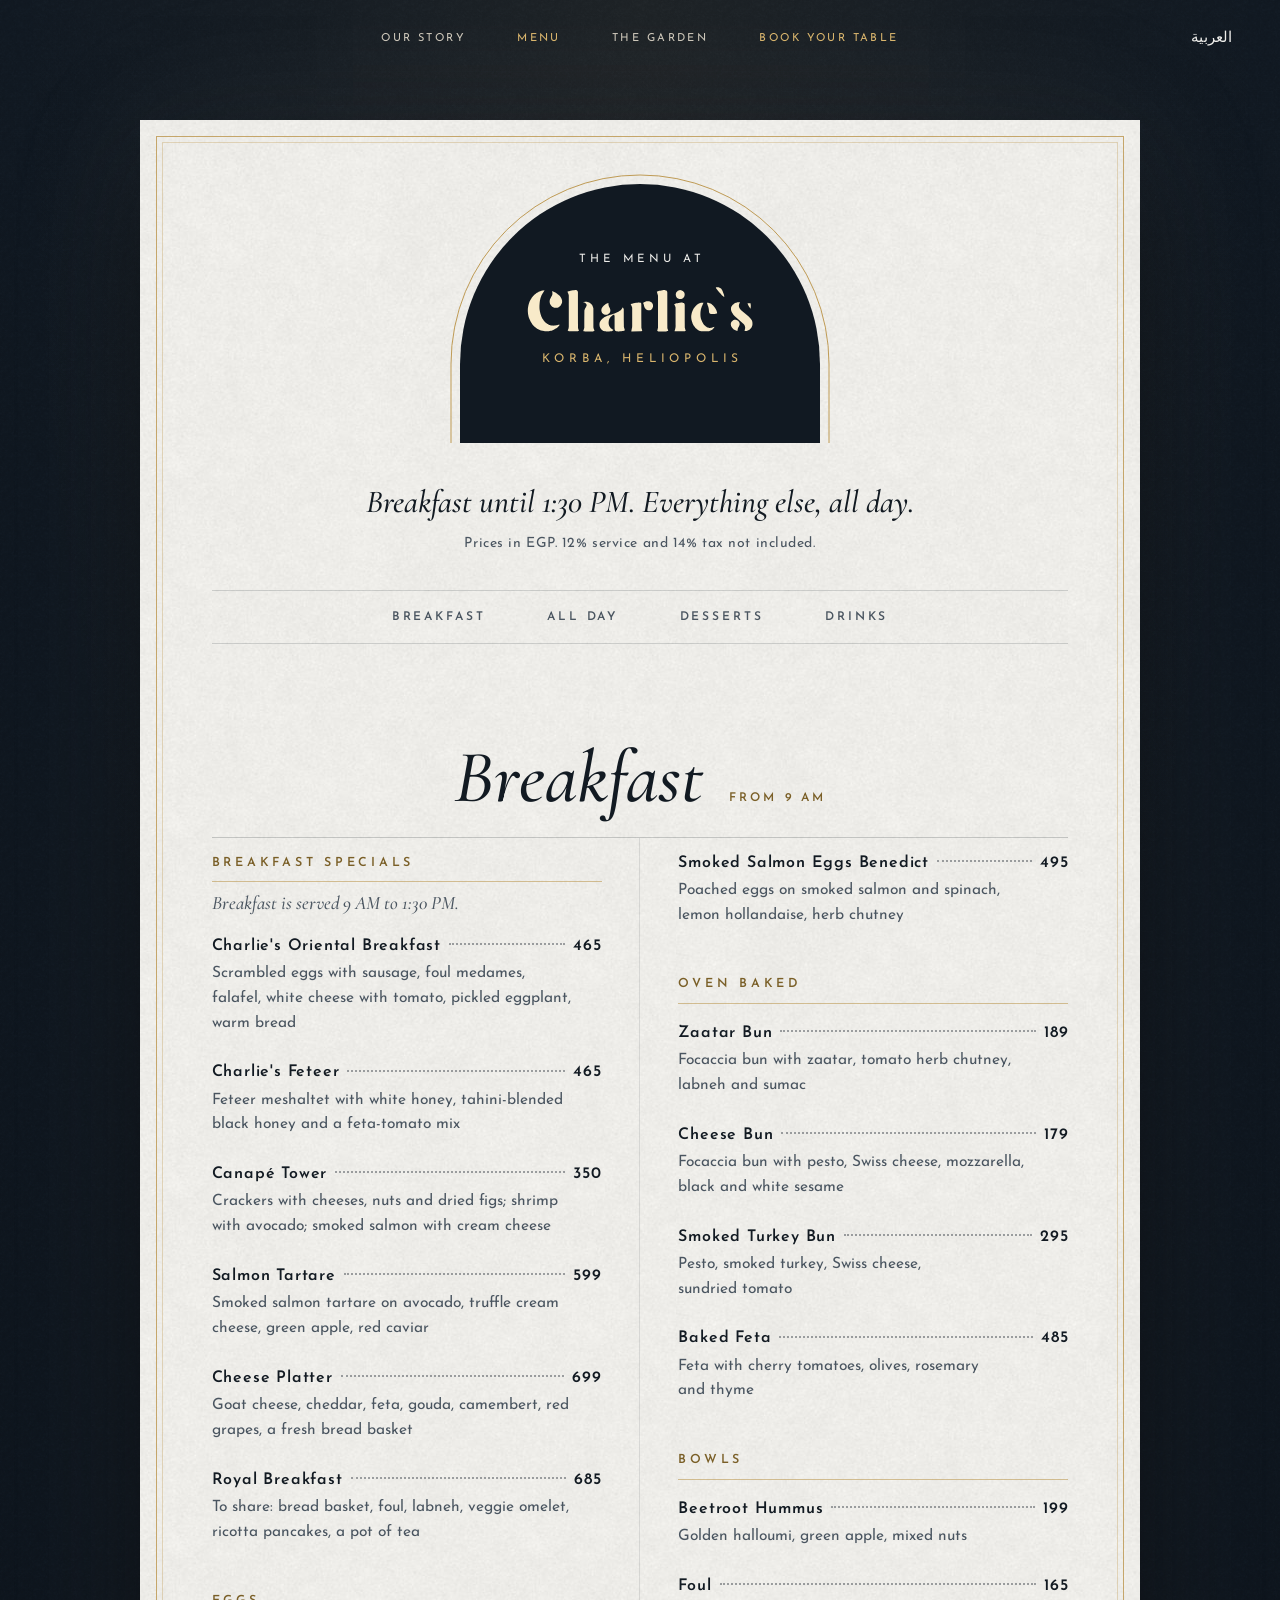
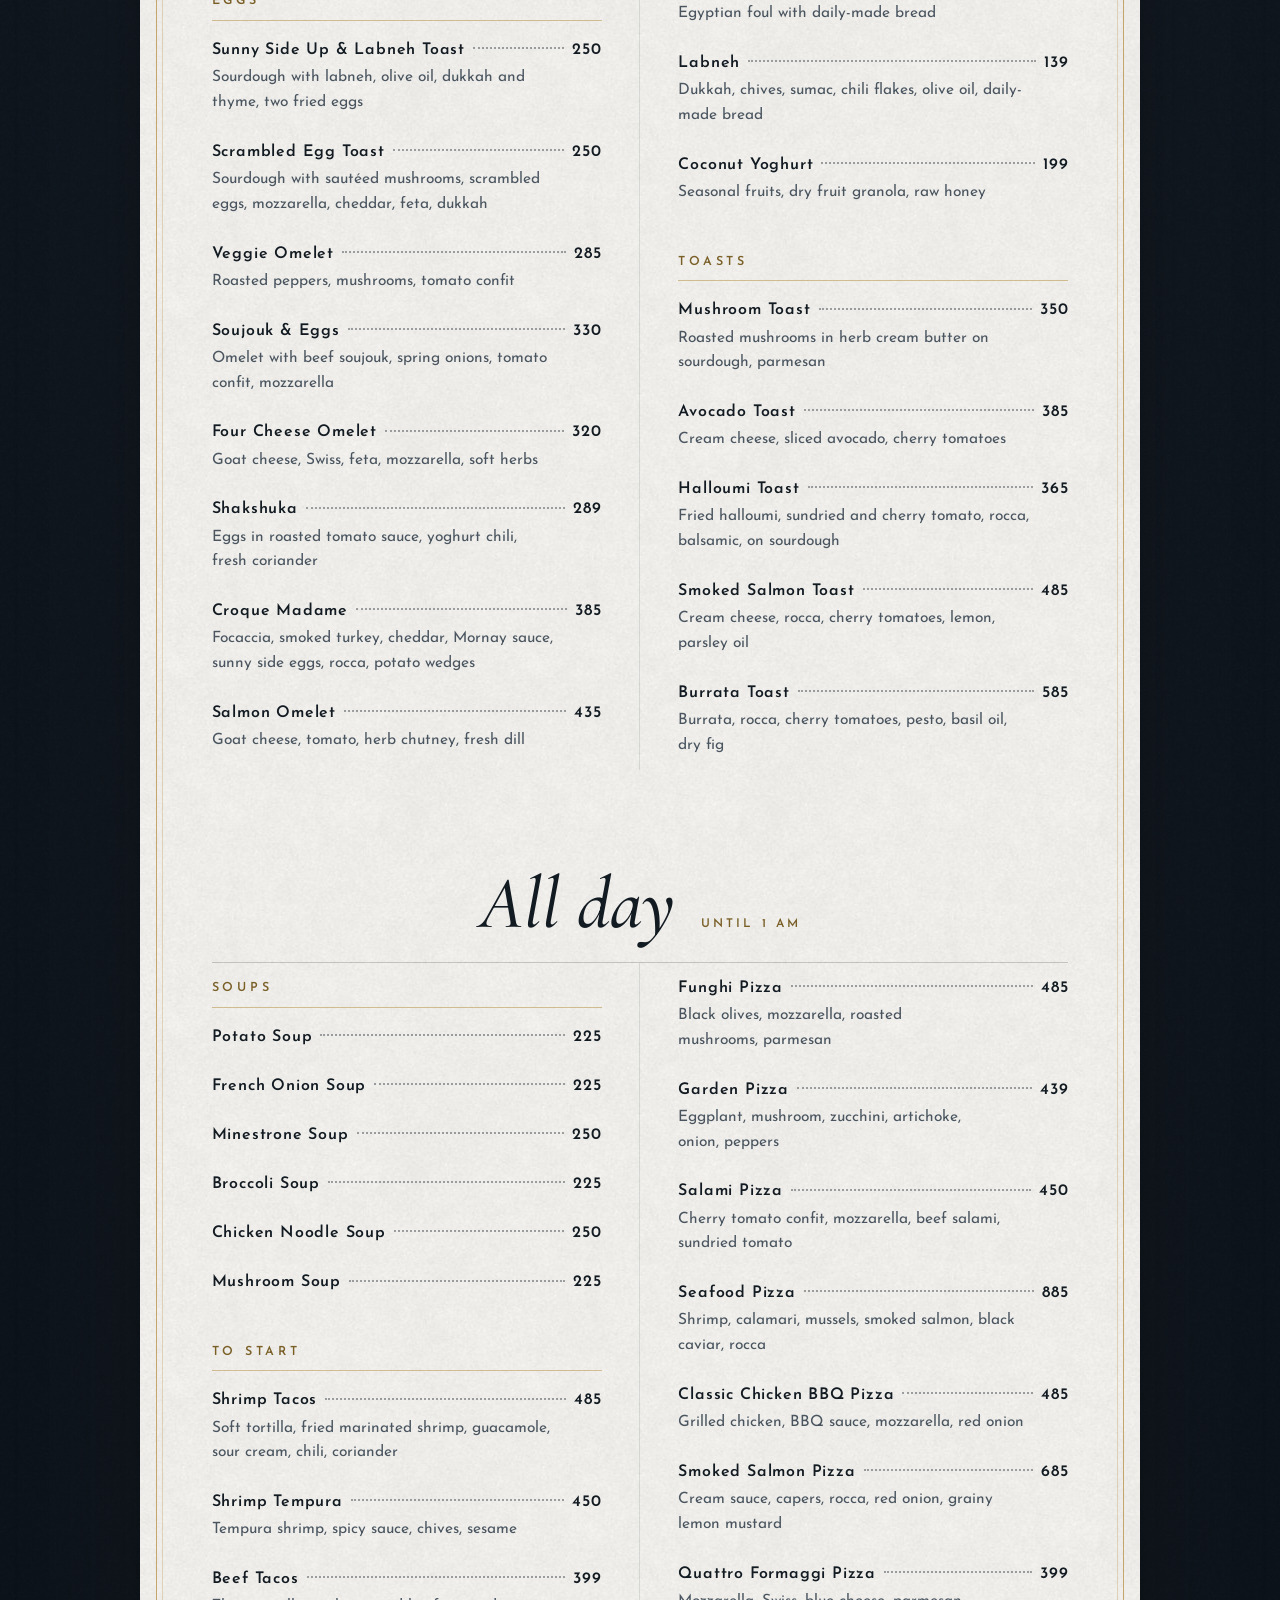
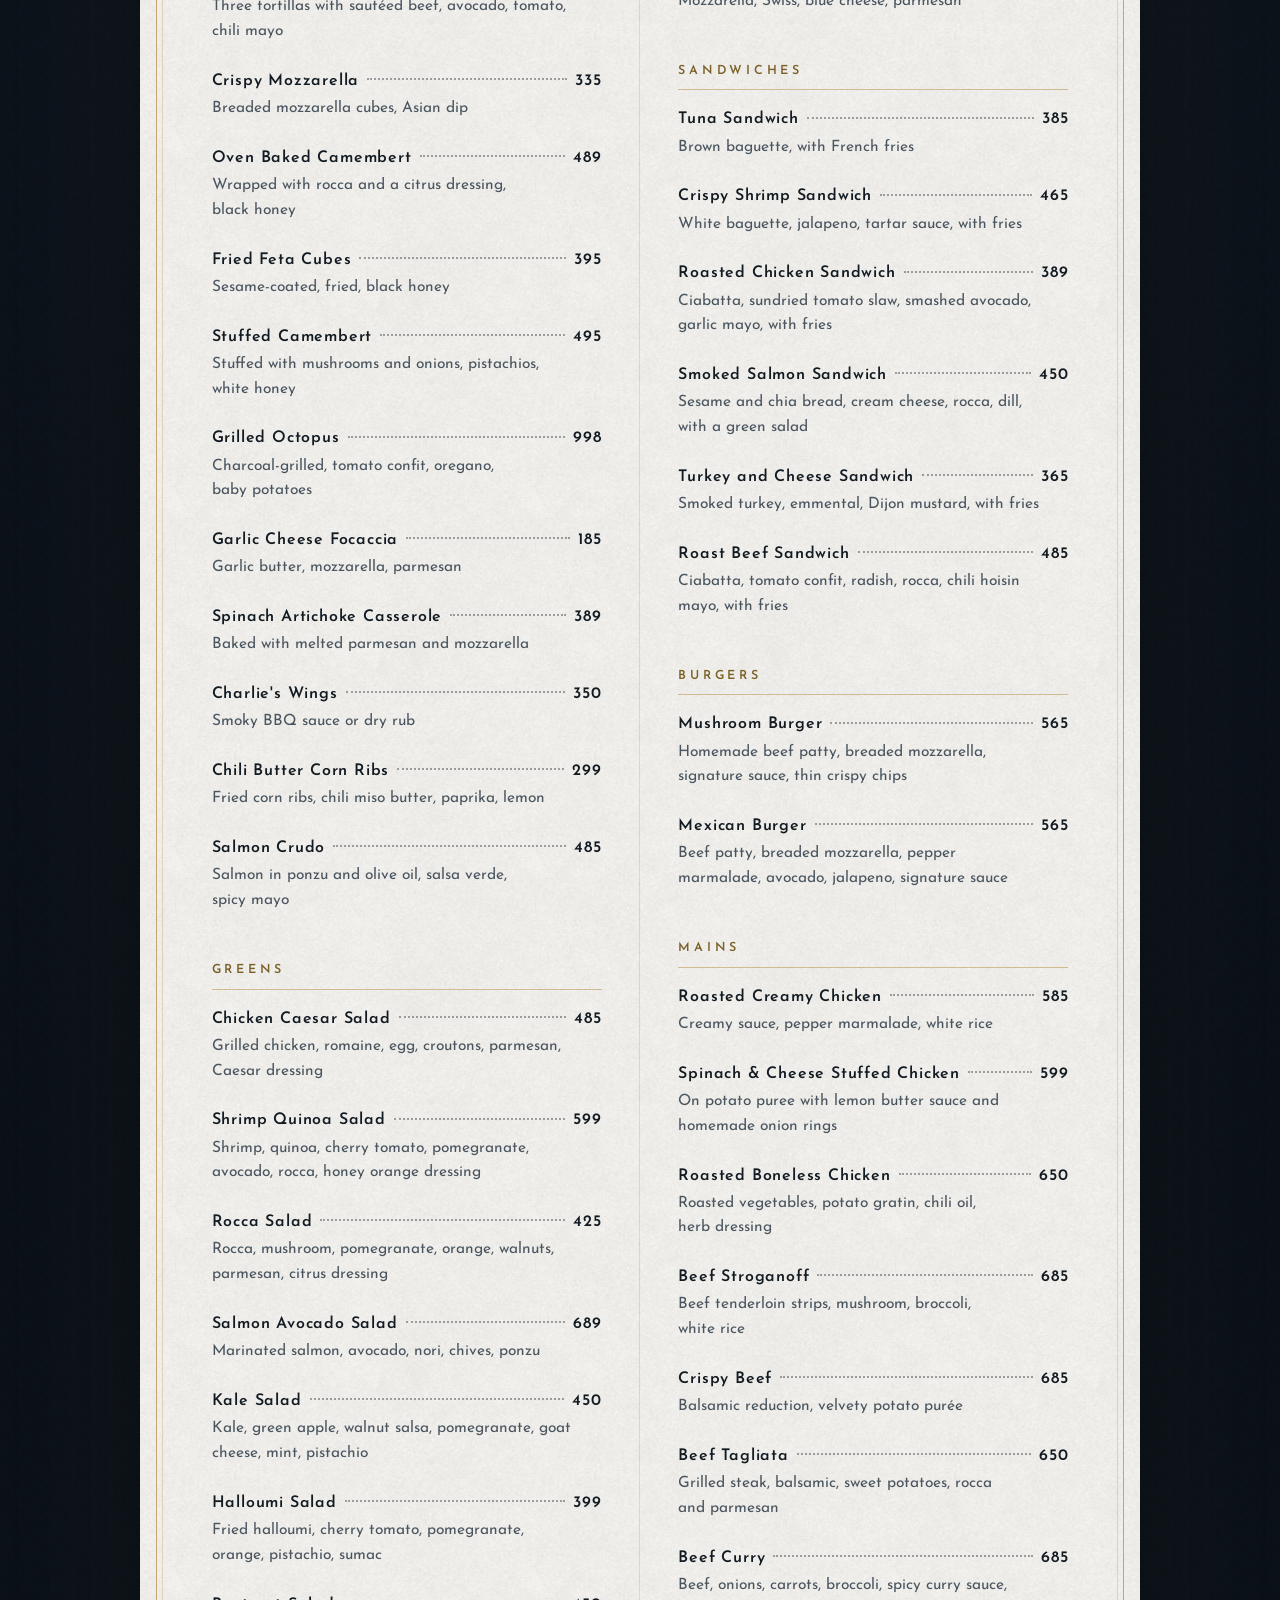
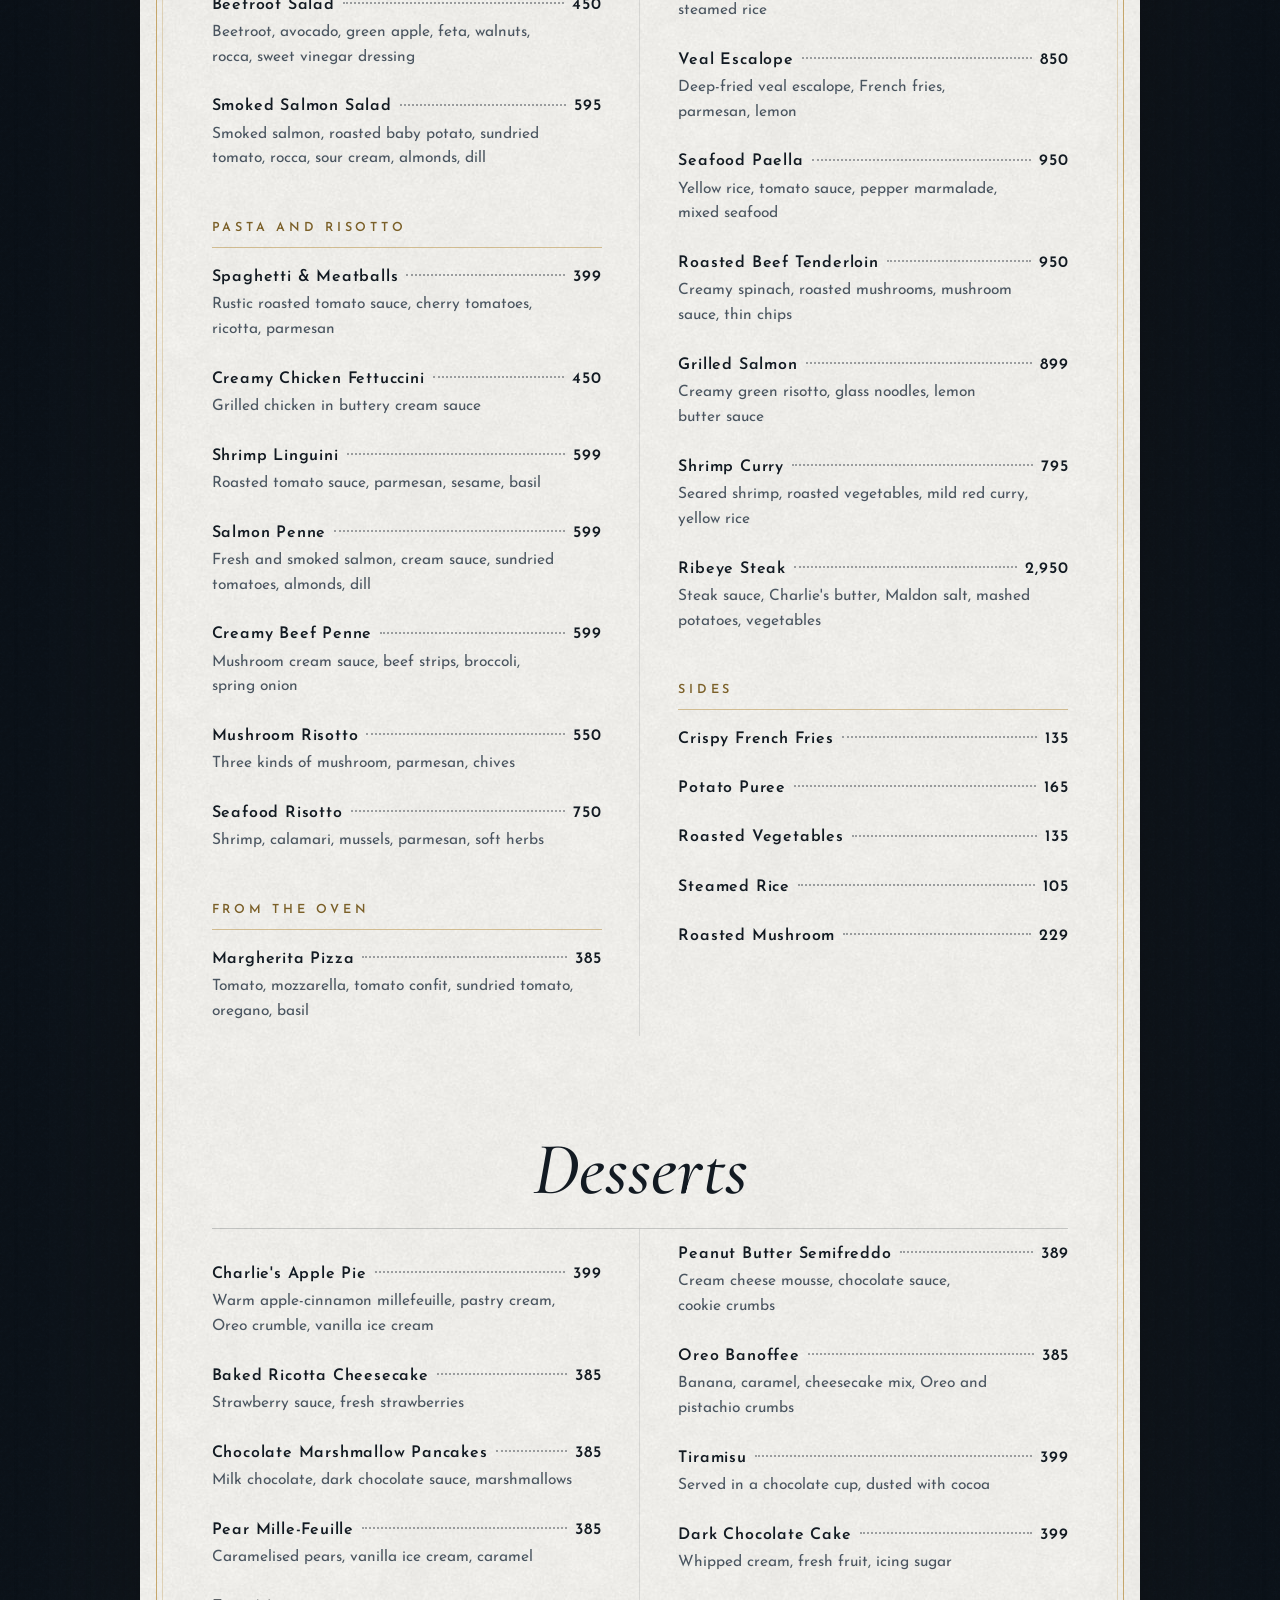
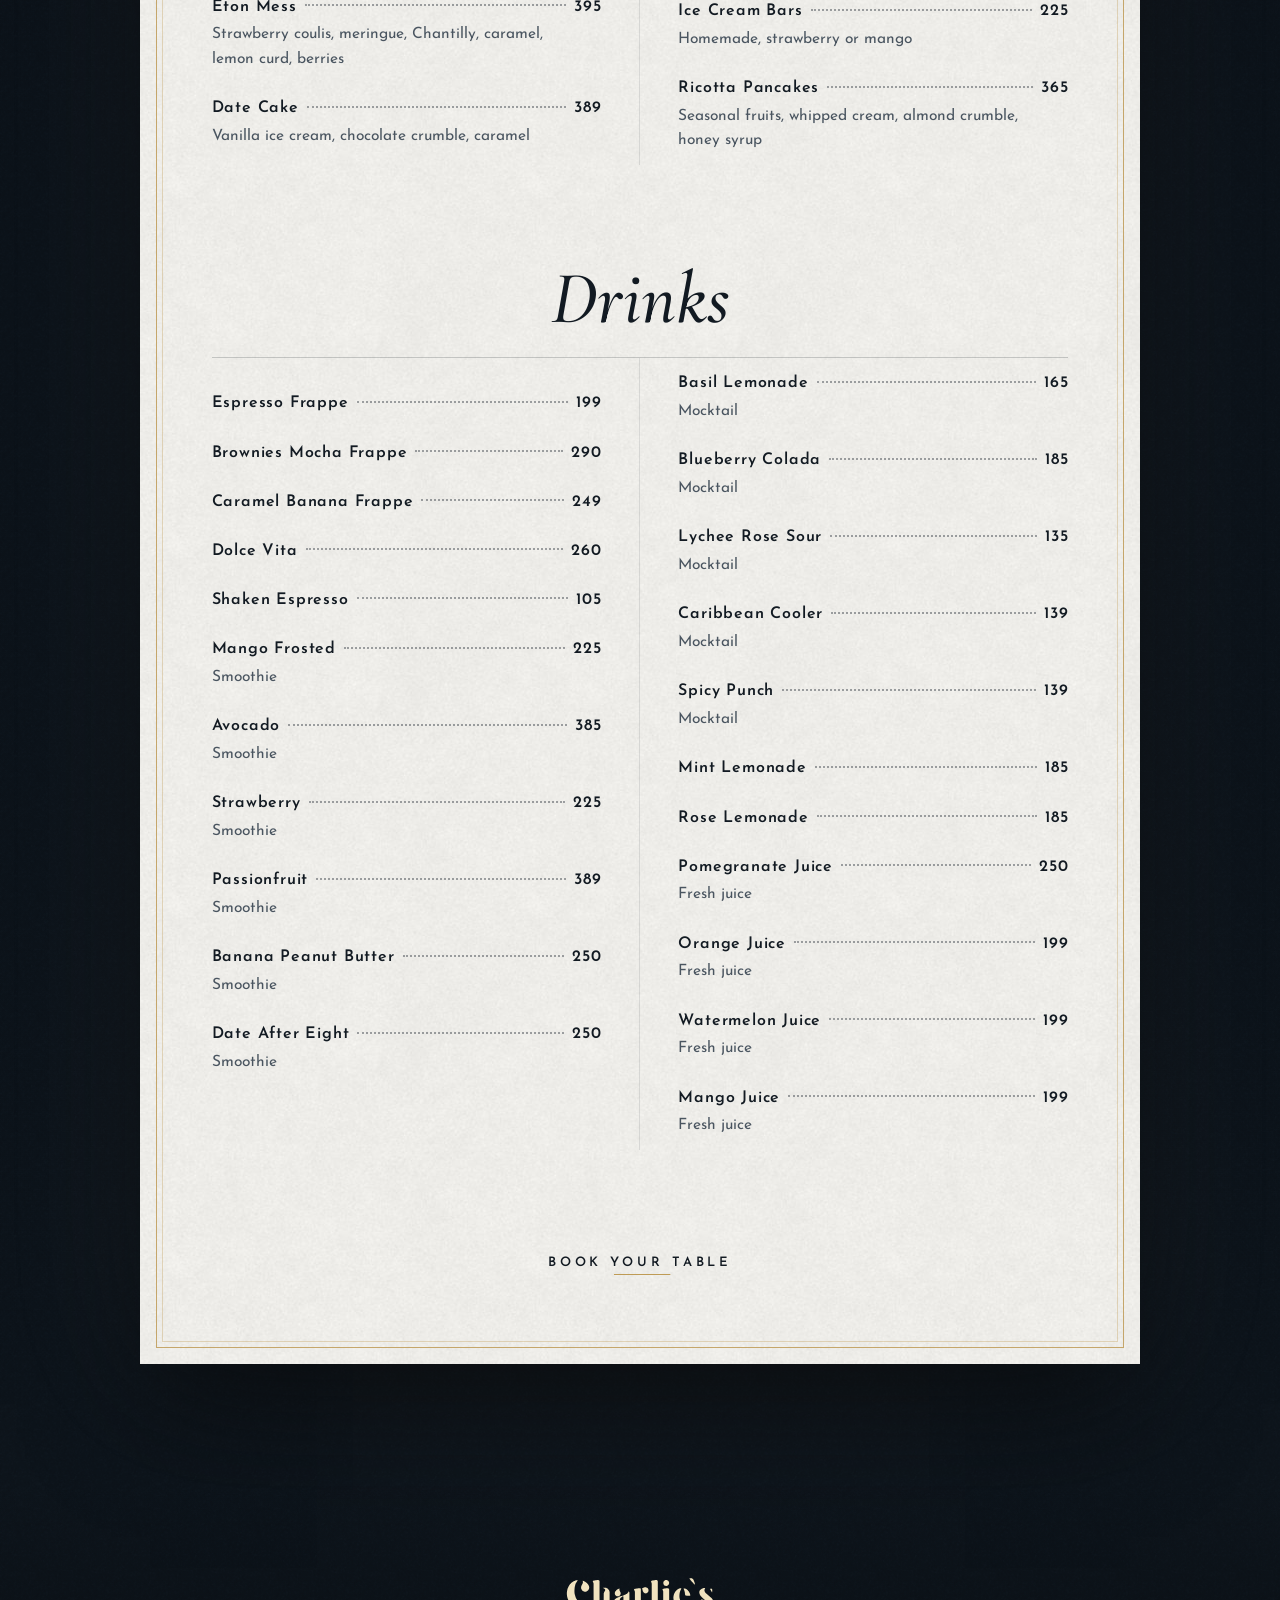
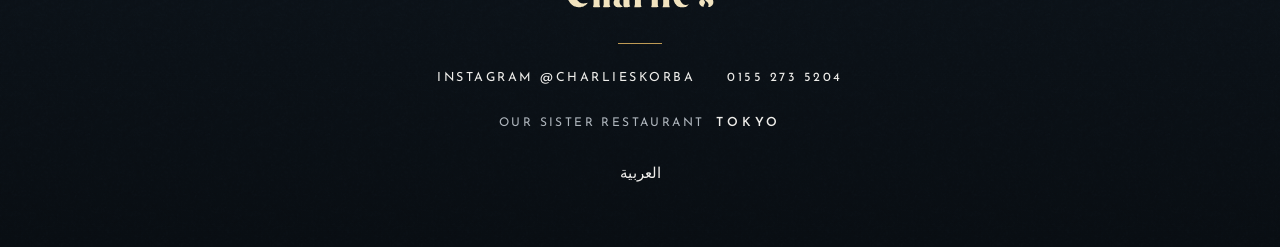
==== commit bead4e7e: "Clear top bar that returns as glass Co-Authored-By: Claude Fable 5.2 <noreply@anthropic.com> Claude-" ====
--- a/menu.html
+++ b/menu.html
@@ -7,10 +7,10 @@
 <link rel="preload" href="fonts/cormorant-garamond-5d13e7.woff2" as="font" type="font/woff2" crossorigin>
 <link rel="preload" href="fonts/josefin-sans-3603c1.woff2" as="font" type="font/woff2" crossorigin>
 <style>html.fl body{opacity:0}body{transition:opacity .25s cubic-bezier(.23,1,.32,1)}</style><script>(function(d){var h=d.documentElement;h.classList.add("fl","js");var f=function(){h.classList.remove("fl")};setTimeout(f,1200);setTimeout(function(){if(!h.classList.contains("ready"))h.classList.remove("js")},3500);if(d.fonts&&d.fonts.load){Promise.all([d.fonts.load('300 16px "Josefin Sans"'),d.fonts.load('400 16px "Josefin Sans"'),d.fonts.load('600 16px "Josefin Sans"'),d.fonts.load('italic 500 16px "Cormorant Garamond"')]).then(f,f)}else f()})(document)</script>
-<link rel="stylesheet" href="fonts.css?v=12"><link rel="stylesheet" href="css/site.css?v=12"></head><body data-open="540" data-close="60" data-open-text="Open now, until 1 AM" data-closed-text="Closed now, opens at 9 AM">
+<link rel="stylesheet" href="fonts.css?v=13"><link rel="stylesheet" href="css/site.css?v=13"></head><body data-open="540" data-close="60" data-open-text="Open now, until 1 AM" data-closed-text="Closed now, opens at 9 AM">
 <a class="skip" href="#main">Skip to content</a>
 <header class="hdr hdr--over" id="top"><div class="hdr-in">
- <a class="brand" href="index.html" aria-label="Charlie&#x27;s, home"><img src="img/mark-cream.png" alt="Charlie&#x27;s" width="185" height="40"></a>
+ <a class="brand" href="index.html" aria-label="Charlie&#x27;s, home"><img src="img/logo-cream.svg?v=13" alt="Charlie&#x27;s" width="185" height="40"></a>
  <nav class="nav" aria-label="Main"><a href="index.html#story">Our story</a><a href="menu.html" aria-current="page">Menu</a><a href="index.html#garden">The garden</a><a class="nav-book" href="reserve.html#reservation">Book your table</a></nav>
  <div class="hdr-r"><button class="lang js-ar" type="button" aria-label="Arabic version"><span lang="ar">العربية</span></button><a class="hbook" href="reserve.html#reservation">Book</a>
  <button class="burger" type="button" aria-expanded="false" aria-controls="mnav" aria-label="Open menu"><i></i><i></i><i></i></button></div>
@@ -20,7 +20,7 @@
 <div class="sheet">
  <div class="plaque" data-ln="9,18">
   <p class="hello">The menu at</p>
-  <h1><img src="img/logo-cream.svg?v=12" alt="Charlie&#x27;s" width="508" height="110" fetchpriority="high"><span class="sr"> menu</span></h1>
+  <h1><img src="img/logo-cream.svg?v=13" alt="Charlie&#x27;s" width="508" height="110" fetchpriority="high"><span class="sr"> menu</span></h1>
   <p class="loc">Korba, Heliopolis</p>
  </div>
  <p class="mask">Breakfast until 1:30 PM. Everything else, all day.</p>
@@ -31,12 +31,12 @@
 </div>
 </main>
 <footer class="ftr"><div class="ftr-in">
- <a class="ftr-logo" href="index.html" aria-label="Charlie&#x27;s, home"><img src="img/logo-cream.svg?v=12" alt="Charlie&#x27;s" width="508" height="110" loading="lazy" decoding="async"></a>
+ <a class="ftr-logo" href="index.html" aria-label="Charlie&#x27;s, home"><img src="img/logo-cream.svg?v=13" alt="Charlie&#x27;s" width="508" height="110" loading="lazy" decoding="async"></a>
  <span class="rule" aria-hidden="true"></span>
  <p class="ftr-links"><a class="ft" href="https://www.instagram.com/charlieskorba/" target="_blank" rel="noopener">Instagram @charlieskorba</a><a class="ft" href="tel:+201552735204">0155 273 5204</a></p>
  <p class="ftr-sis">Our sister restaurant <a class="ft sis" href="https://ahmedfakhr1.github.io/tokyo-preview/" target="_blank" rel="noopener">Tokyo</a></p>
  <button class="lang js-ar" type="button" aria-label="Arabic version"><span lang="ar">العربية</span></button>
 </div></footer>
 <div class="toast" role="status" aria-live="polite">Arabic version coming soon.</div>
-<script src="js/app.js?v=12" defer></script>
+<script src="js/app.js?v=13" defer></script>
 </body></html>
--- a/css/site.css
+++ b/css/site.css
@@ -393,3 +393,11 @@
 
 /* link underline grows from the centre, like everything else */
 .tlink::after { transform-origin: center; }
+
+/* ---------- top bar: clear at the top, dark glass on the way back up ---------- */
+.hdr { transition: transform .6s var(--ease), background-color .5s var(--ease); }
+.hdr::before { display: none; }
+.hdr.is-glass { background: rgba(13, 20, 28, .62); -webkit-backdrop-filter: blur(16px) saturate(1.2); backdrop-filter: blur(16px) saturate(1.2); }
+.hdr.is-away:not(.menu-open) { transform: translateY(-102%); }
+.hdr.menu-open { background: transparent; -webkit-backdrop-filter: none; backdrop-filter: none; }
+@media (prefers-reduced-motion: reduce) { .hdr { transition: none; } }
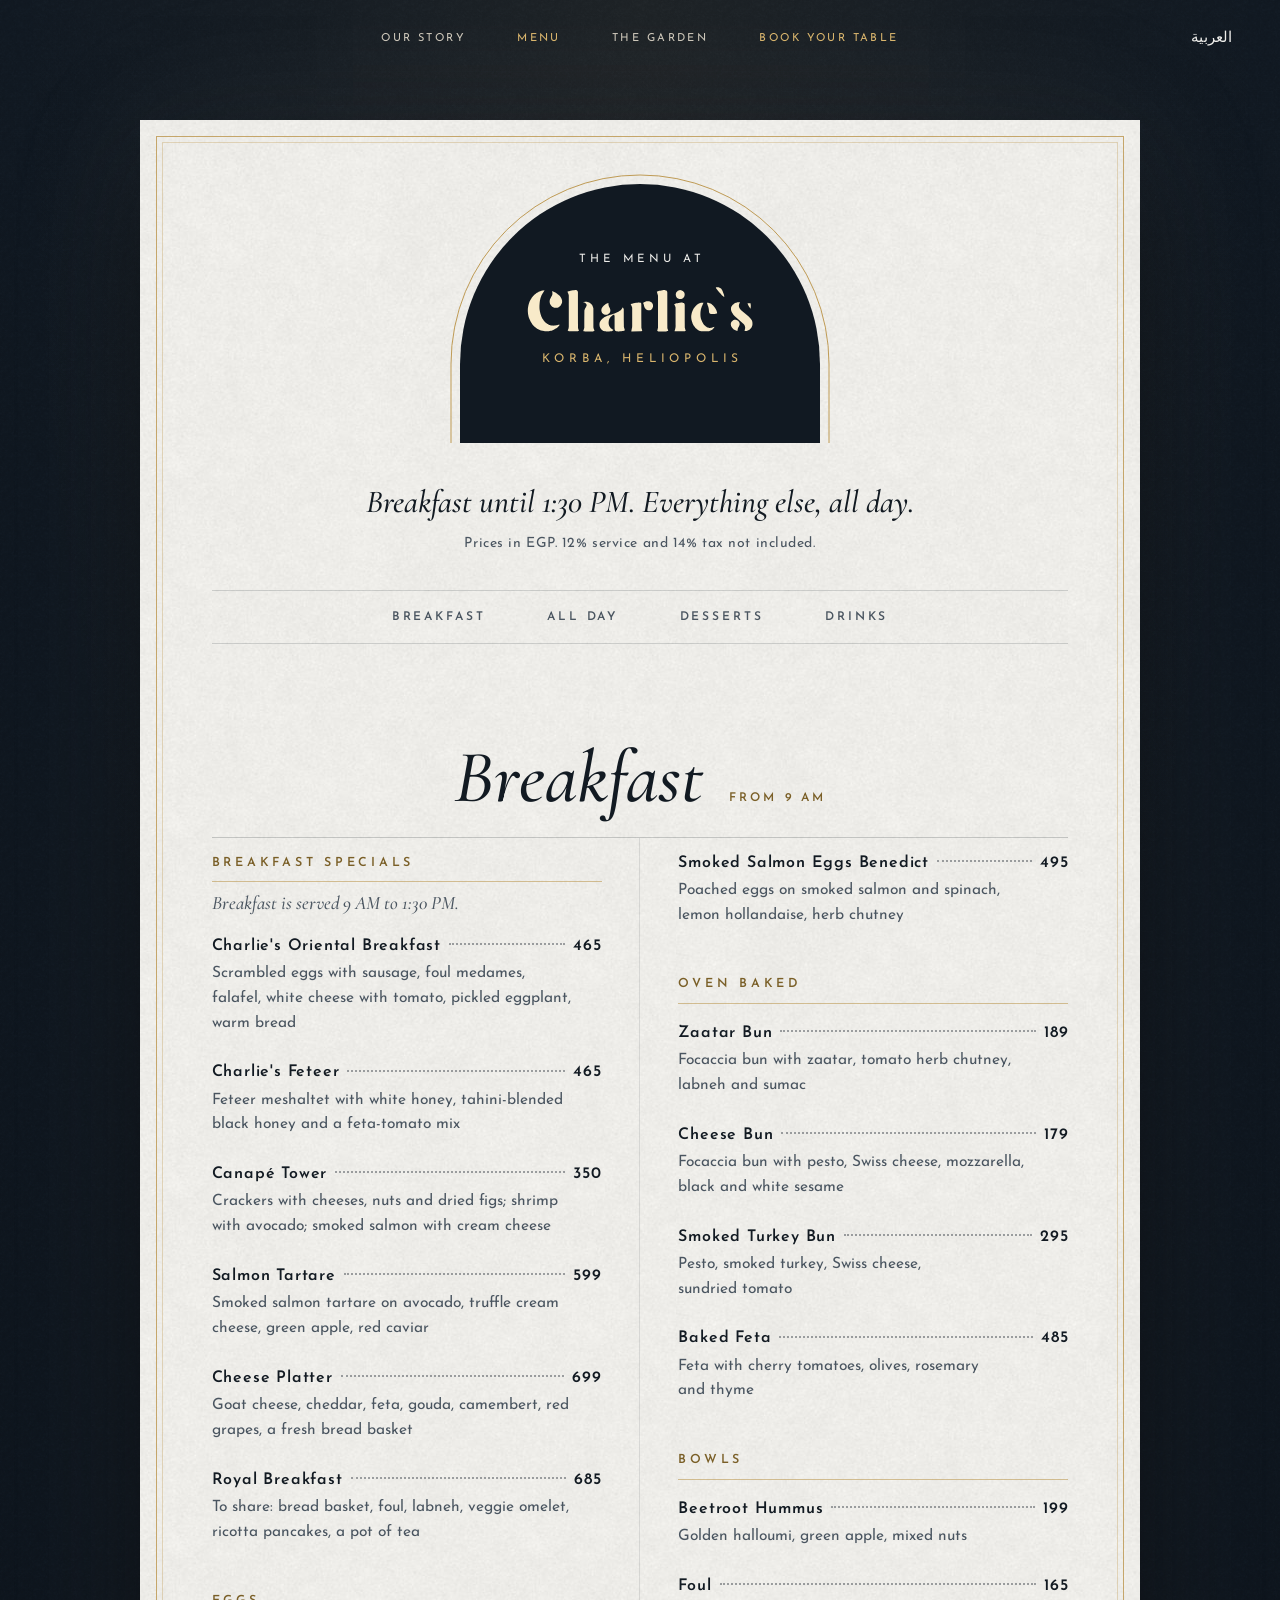
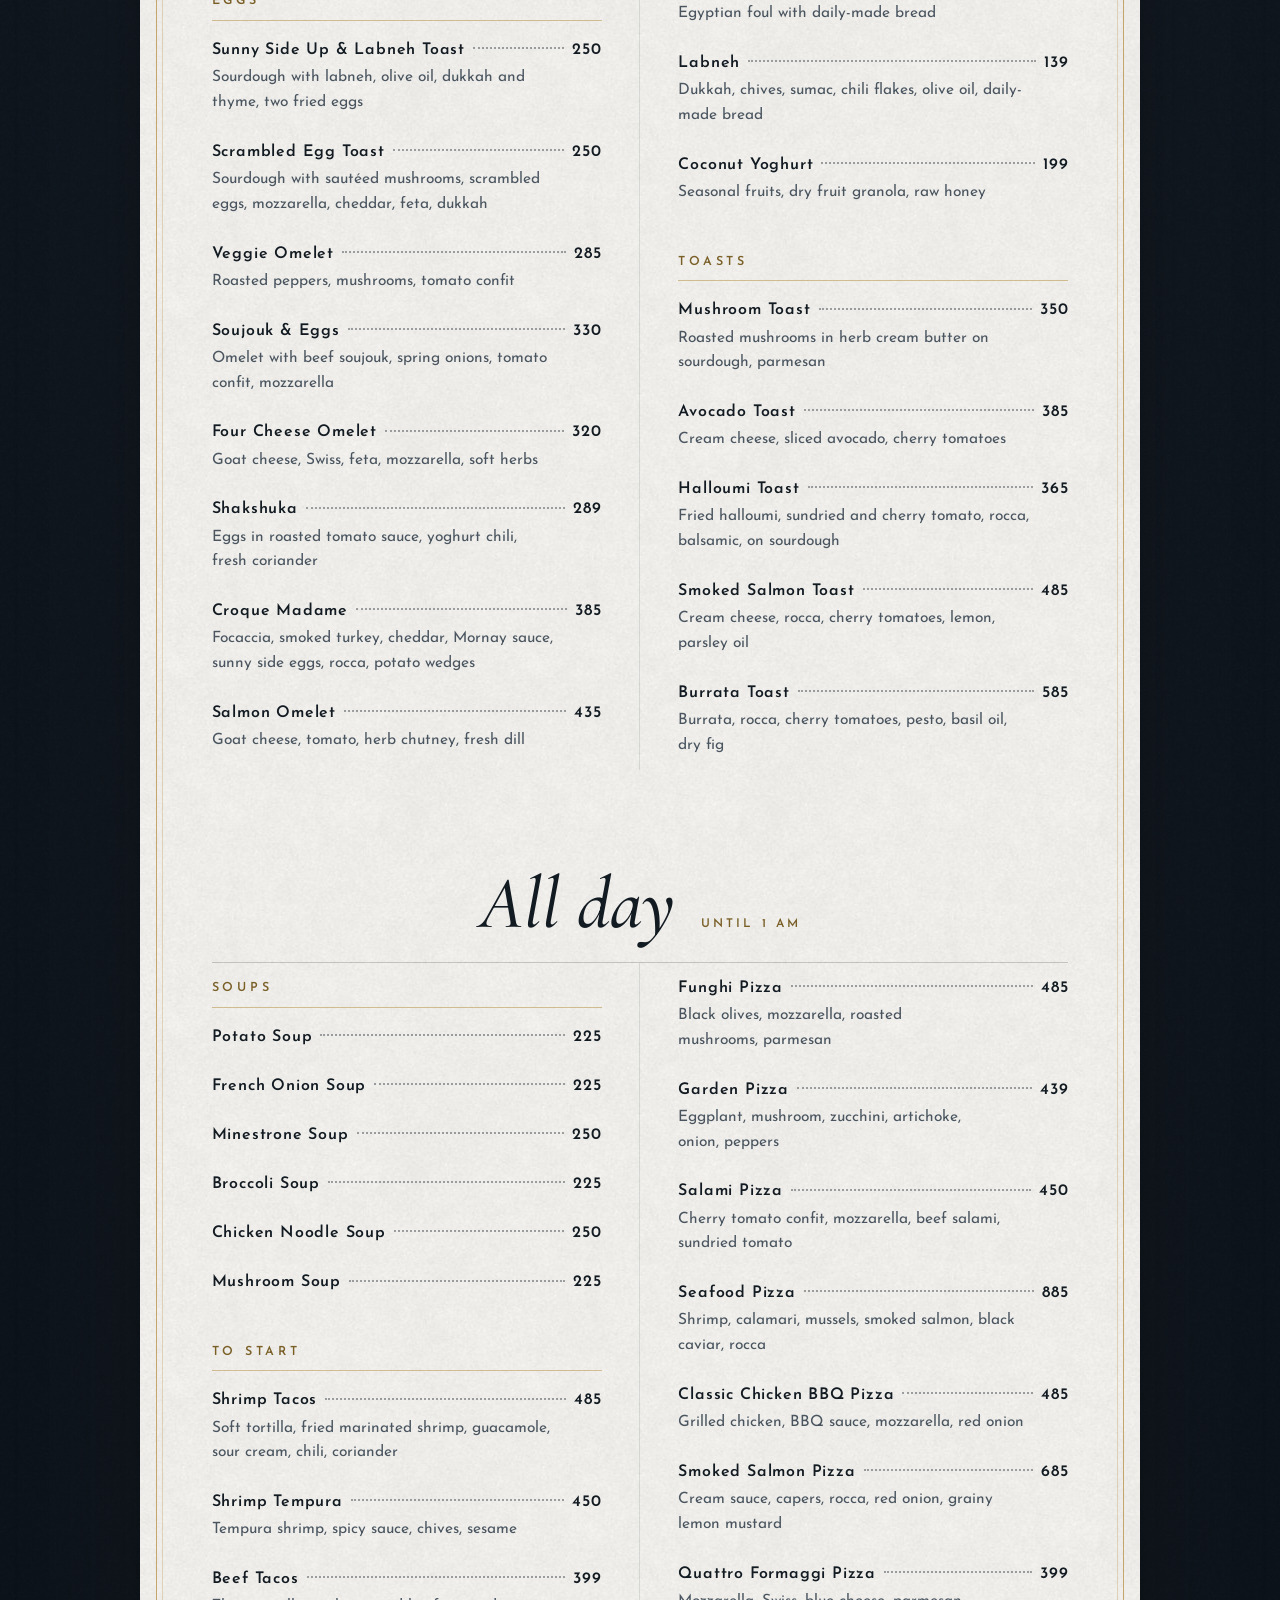
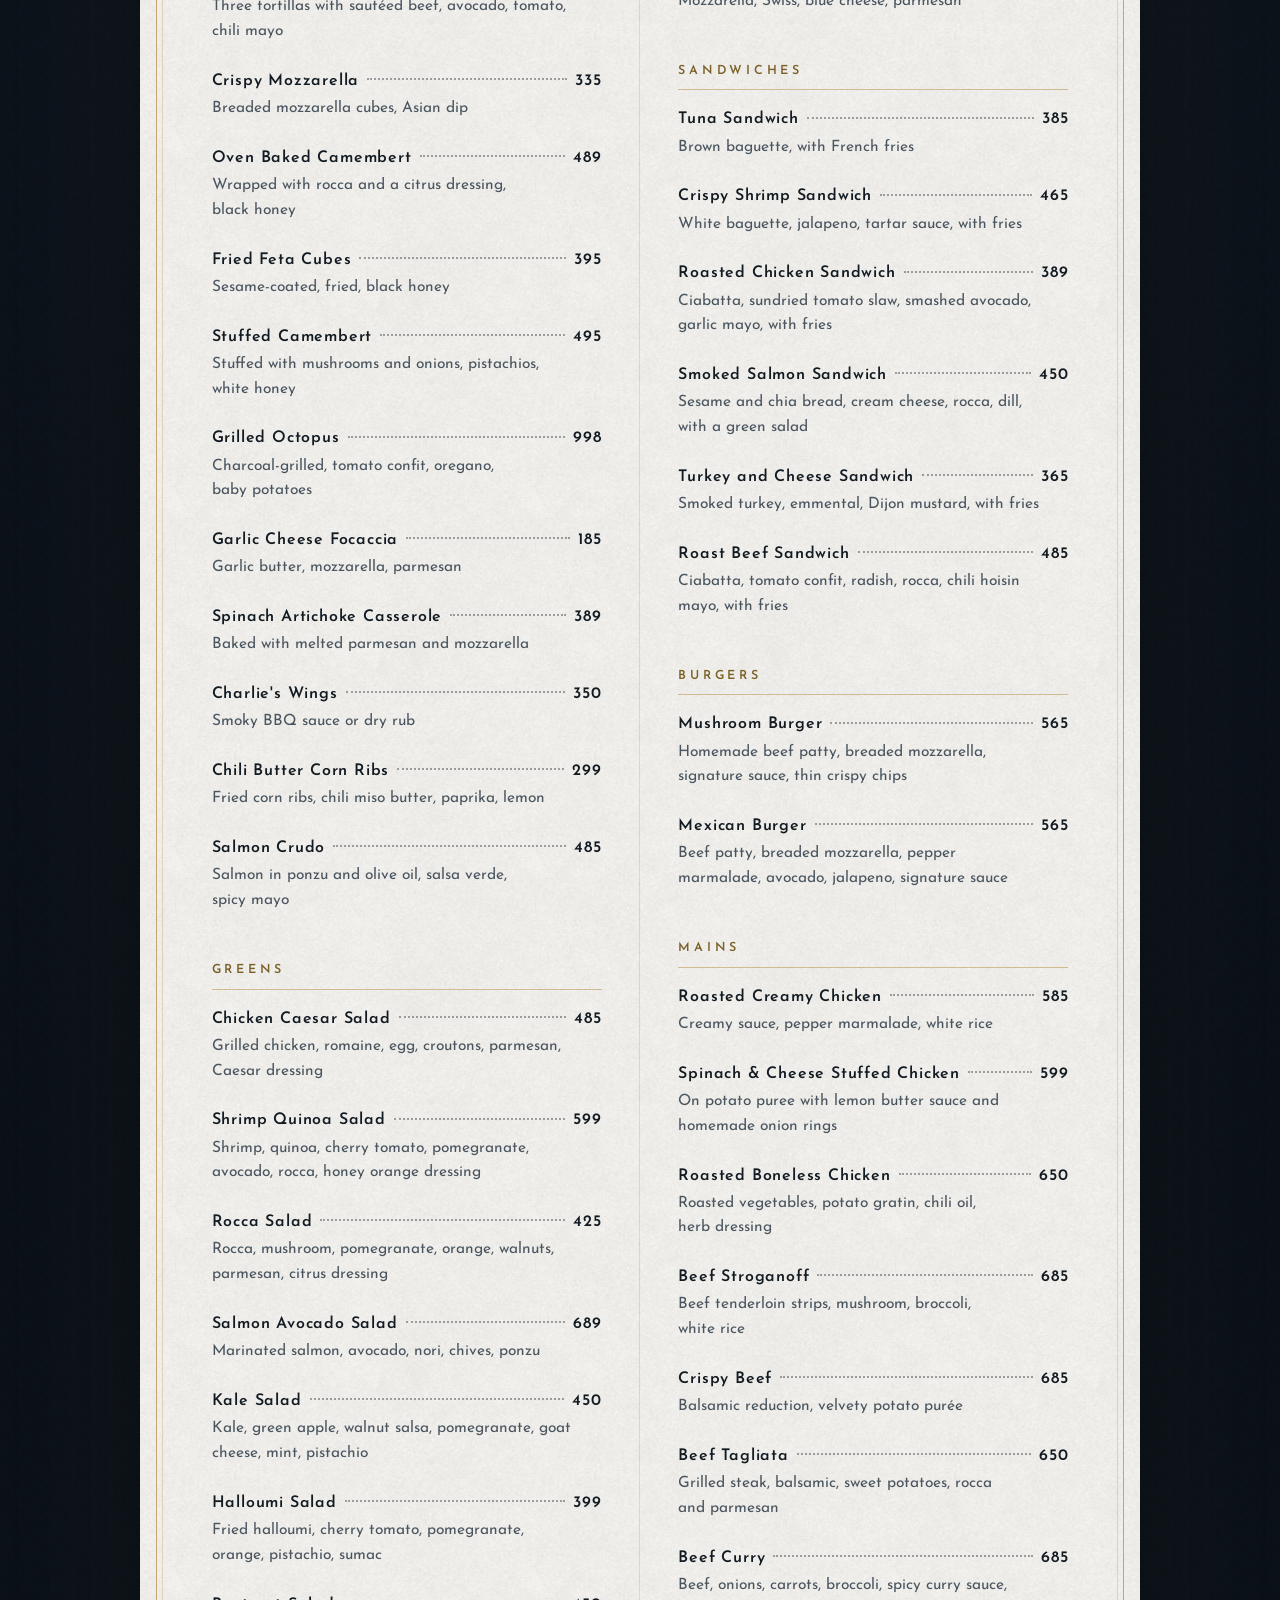
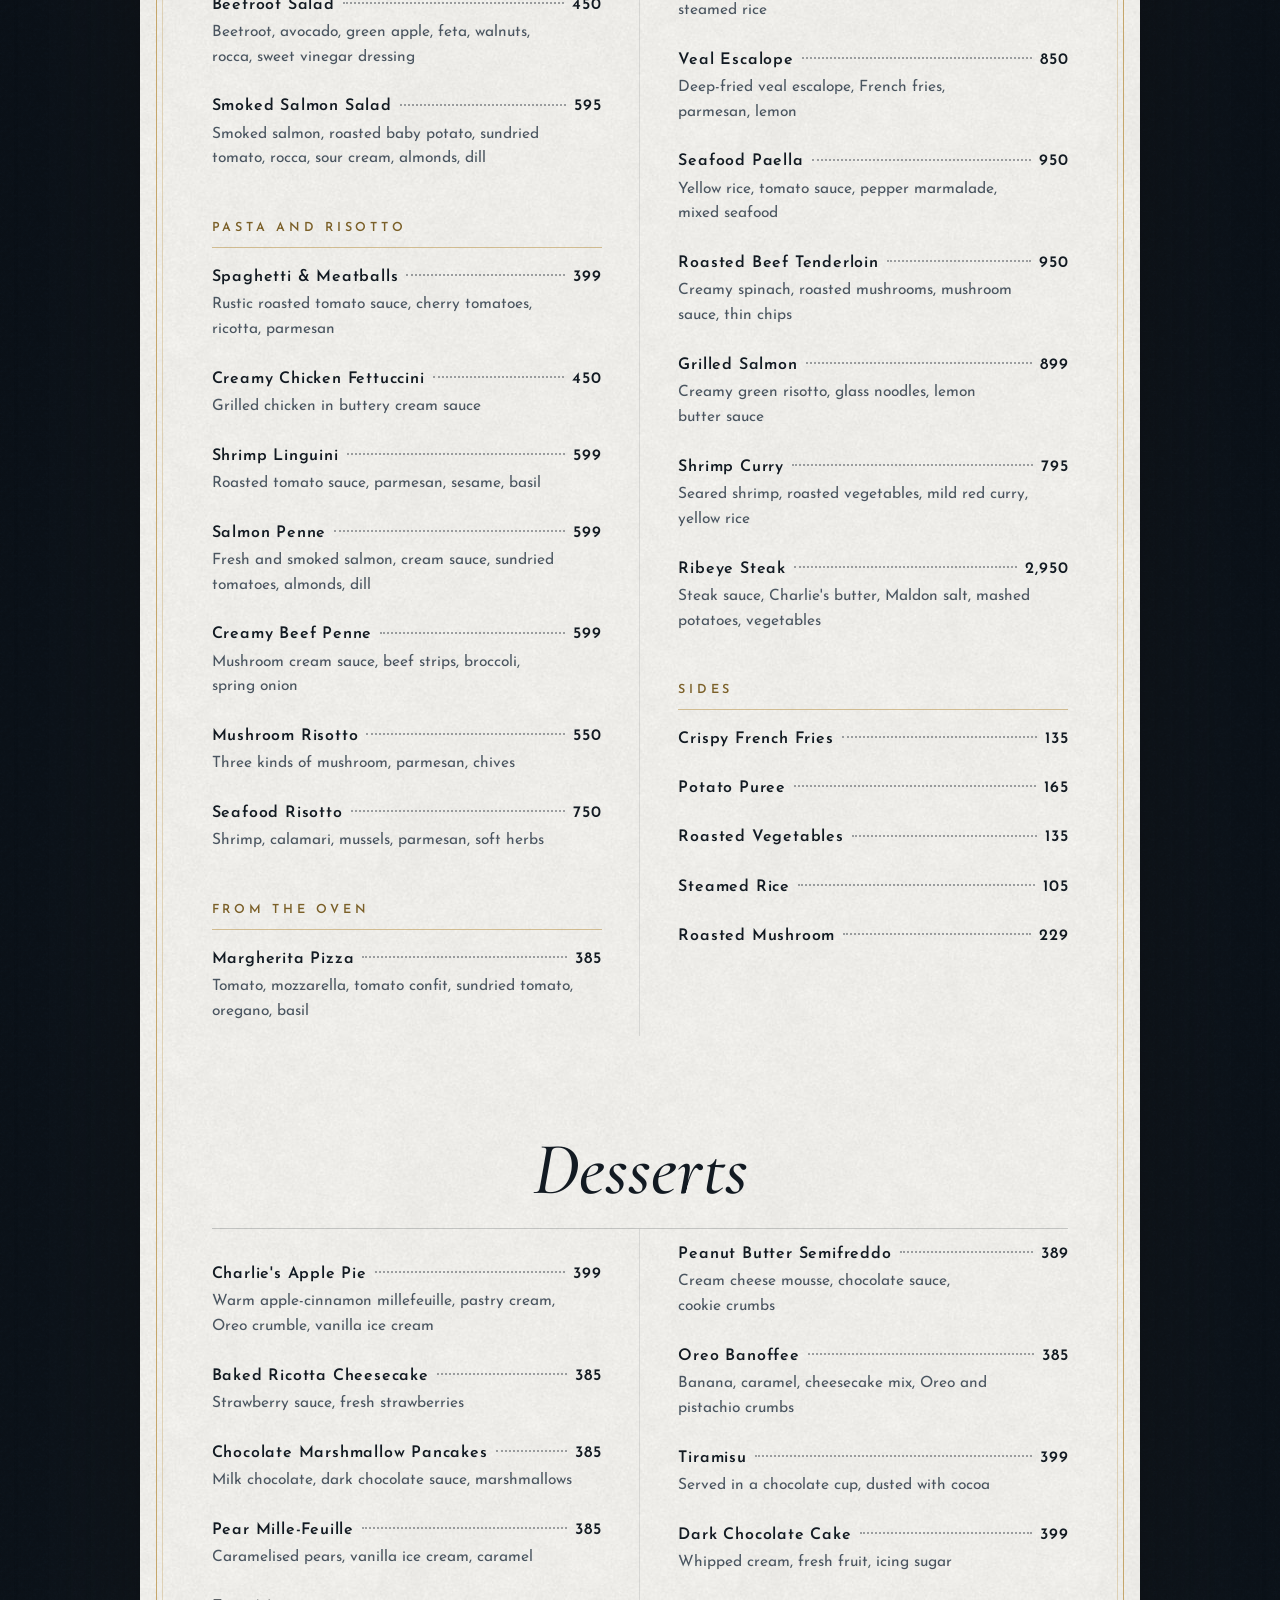
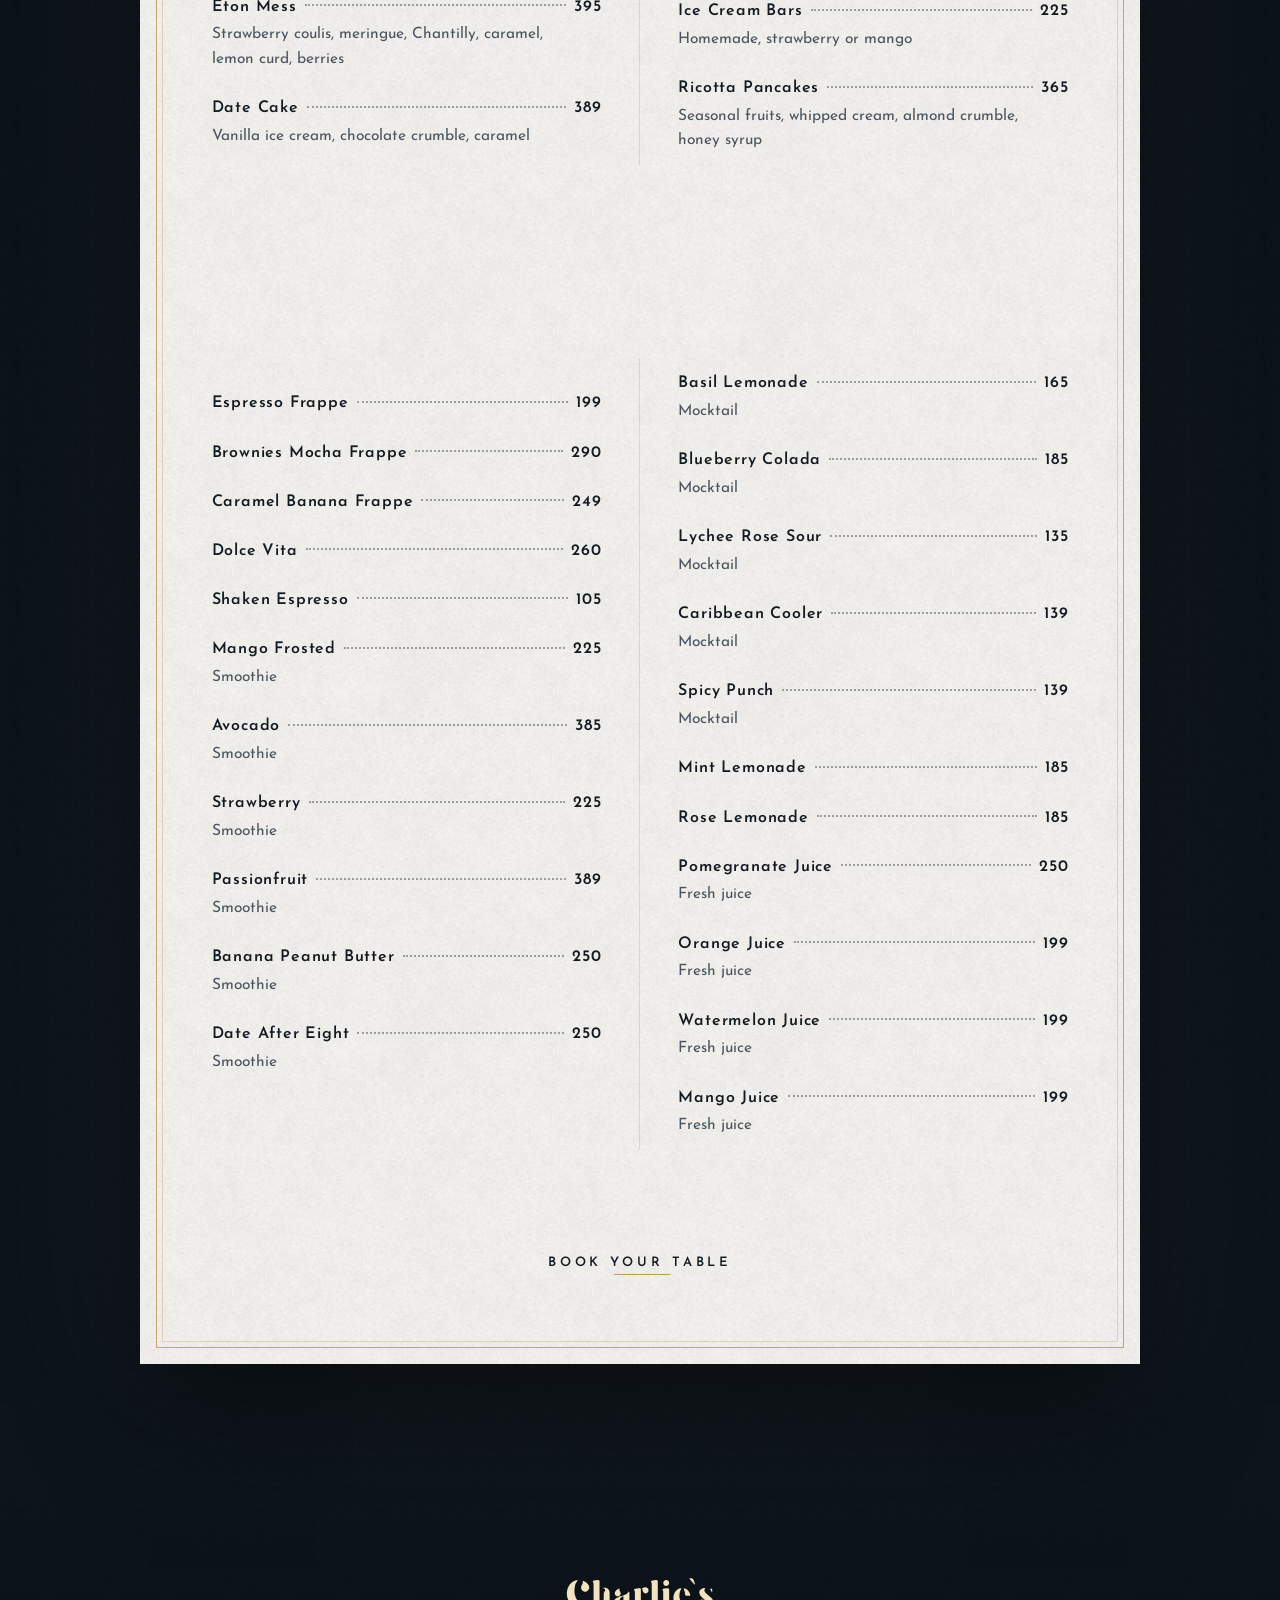
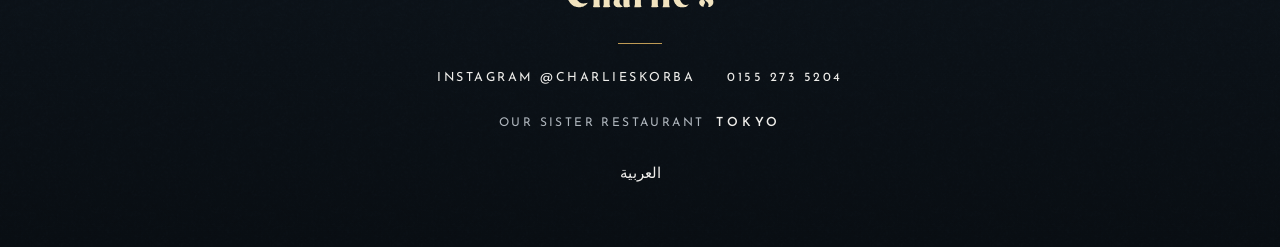
==== commit 3eff3623: "Room for the owner's story Co-Authored-By: Claude Opus 5.5 <noreply@anthropic.com> Claude-Session: h" ====
--- a/menu.html
+++ b/menu.html
@@ -7,10 +7,10 @@
 <link rel="preload" href="fonts/cormorant-garamond-5d13e7.woff2" as="font" type="font/woff2" crossorigin>
 <link rel="preload" href="fonts/josefin-sans-3603c1.woff2" as="font" type="font/woff2" crossorigin>
 <style>html.fl body{opacity:0}body{transition:opacity .25s cubic-bezier(.23,1,.32,1)}</style><script>(function(d){var h=d.documentElement;h.classList.add("fl","js");var f=function(){h.classList.remove("fl")};setTimeout(f,1200);setTimeout(function(){if(!h.classList.contains("ready"))h.classList.remove("js")},3500);if(d.fonts&&d.fonts.load){Promise.all([d.fonts.load('300 16px "Josefin Sans"'),d.fonts.load('400 16px "Josefin Sans"'),d.fonts.load('600 16px "Josefin Sans"'),d.fonts.load('italic 500 16px "Cormorant Garamond"')]).then(f,f)}else f()})(document)</script>
-<link rel="stylesheet" href="fonts.css?v=13"><link rel="stylesheet" href="css/site.css?v=13"></head><body data-open="540" data-close="60" data-open-text="Open now, until 1 AM" data-closed-text="Closed now, opens at 9 AM">
+<link rel="stylesheet" href="fonts.css?v=18"><link rel="stylesheet" href="css/site.css?v=18"></head><body data-open="540" data-close="60" data-open-text="Open now, until 1 AM" data-closed-text="Closed now, opens at 9 AM">
 <a class="skip" href="#main">Skip to content</a>
 <header class="hdr hdr--over" id="top"><div class="hdr-in">
- <a class="brand" href="index.html" aria-label="Charlie&#x27;s, home"><img src="img/logo-cream.svg?v=13" alt="Charlie&#x27;s" width="185" height="40"></a>
+ <a class="brand" href="index.html" aria-label="Charlie&#x27;s, home"><img src="img/logo-cream.svg?v=18" alt="Charlie&#x27;s" width="185" height="40"></a>
  <nav class="nav" aria-label="Main"><a href="index.html#story">Our story</a><a href="menu.html" aria-current="page">Menu</a><a href="index.html#garden">The garden</a><a class="nav-book" href="reserve.html#reservation">Book your table</a></nav>
  <div class="hdr-r"><button class="lang js-ar" type="button" aria-label="Arabic version"><span lang="ar">العربية</span></button><a class="hbook" href="reserve.html#reservation">Book</a>
  <button class="burger" type="button" aria-expanded="false" aria-controls="mnav" aria-label="Open menu"><i></i><i></i><i></i></button></div>
@@ -20,7 +20,7 @@
 <div class="sheet">
  <div class="plaque" data-ln="9,18">
   <p class="hello">The menu at</p>
-  <h1><img src="img/logo-cream.svg?v=13" alt="Charlie&#x27;s" width="508" height="110" fetchpriority="high"><span class="sr"> menu</span></h1>
+  <h1><img src="img/logo-cream.svg?v=18" alt="Charlie&#x27;s" width="508" height="110" fetchpriority="high"><span class="sr"> menu</span></h1>
   <p class="loc">Korba, Heliopolis</p>
  </div>
  <p class="mask">Breakfast until 1:30 PM. Everything else, all day.</p>
@@ -31,12 +31,12 @@
 </div>
 </main>
 <footer class="ftr"><div class="ftr-in">
- <a class="ftr-logo" href="index.html" aria-label="Charlie&#x27;s, home"><img src="img/logo-cream.svg?v=13" alt="Charlie&#x27;s" width="508" height="110" loading="lazy" decoding="async"></a>
+ <a class="ftr-logo" href="index.html" aria-label="Charlie&#x27;s, home"><img src="img/logo-cream.svg?v=18" alt="Charlie&#x27;s" width="508" height="110" loading="lazy" decoding="async"></a>
  <span class="rule" aria-hidden="true"></span>
  <p class="ftr-links"><a class="ft" href="https://www.instagram.com/charlieskorba/" target="_blank" rel="noopener">Instagram @charlieskorba</a><a class="ft" href="tel:+201552735204">0155 273 5204</a></p>
  <p class="ftr-sis">Our sister restaurant <a class="ft sis" href="https://ahmedfakhr1.github.io/tokyo-preview/" target="_blank" rel="noopener">Tokyo</a></p>
  <button class="lang js-ar" type="button" aria-label="Arabic version"><span lang="ar">العربية</span></button>
 </div></footer>
 <div class="toast" role="status" aria-live="polite">Arabic version coming soon.</div>
-<script src="js/app.js?v=13" defer></script>
+<script src="js/app.js?v=18" defer></script>
 </body></html>
--- a/css/site.css
+++ b/css/site.css
@@ -401,3 +401,45 @@
 .hdr.is-away:not(.menu-open) { transform: translateY(-102%); }
 .hdr.menu-open { background: transparent; -webkit-backdrop-filter: none; backdrop-filter: none; }
 @media (prefers-reduced-motion: reduce) { .hdr { transition: none; } }
+
+/* ---------- hero photograph slot, until the owner sends the photo ---------- */
+.hero-bg img { filter: saturate(.84) contrast(1.04) sepia(.07); }
+.hero-ph { background:
+  repeating-linear-gradient(135deg, rgba(246, 236, 212, .028) 0 1px, transparent 1px 22px),
+  linear-gradient(160deg, #2c3a4a 0%, #1c2733 55%, #121a23 100%); }
+.hero-ph::after { content: ""; position: absolute; inset: calc(var(--hdr) + 8px) clamp(16px, 3vw, 48px) clamp(16px, 3vw, 40px); border: 1px dashed rgba(246, 236, 212, .34); pointer-events: none; }
+.hero-ph__tag { position: absolute; right: clamp(28px, 4vw, 64px); top: calc(var(--hdr) + 22px); display: inline-flex; align-items: center; gap: 8px; font: 500 10px/1 var(--f); letter-spacing: .24em; text-transform: uppercase; color: rgba(246, 236, 212, .74); }
+.hero .hero-shade { background:
+  linear-gradient(180deg, rgba(10, 16, 23, .5) 0%, rgba(10, 16, 23, .12) 26%, rgba(10, 16, 23, .2) 58%, rgba(17, 25, 34, .86) 88%, #111922 100%),
+  radial-gradient(ellipse 58% 40% at 50% 46%, rgba(7, 11, 16, .5), rgba(7, 11, 16, 0) 72%); }
+@media (max-width: 760px) { .hero-ph__tag { left: 50%; right: auto; transform: translateX(-50%); white-space: nowrap; } }
+
+/* ---------- contact card: double hairline frame, one row per action ---------- */
+.cc { --line: rgba(201, 164, 98, .42); --hi: var(--brass-lt); position: relative; width: min(100%, 440px); padding: 5px; border: 1px solid var(--line); text-align: left; }
+.cc__in { border: 1px solid var(--line); padding: clamp(22px, 3vw, 30px) clamp(20px, 3vw, 30px) 8px; }
+.cc__meta { font: 400 15px/1.7 var(--f); color: var(--ivory); margin: 0; }
+.cc__meta + .cc__meta { margin-top: 2px; }
+.cc .js-status, .cc .status { display: block; margin: 6px 0 0; font: 500 11px/1.8 var(--f); letter-spacing: .22em; text-transform: uppercase; color: var(--hi); }
+.cc__rows { margin-top: 18px; }
+.cc__row { display: flex; align-items: center; gap: 14px; min-height: 56px; border-top: 1px solid var(--line); font: 400 16px/1.3 var(--f); color: var(--ivory); text-decoration: none; }
+.cc__ic { display: grid; place-items: center; width: 22px; color: var(--hi); flex: none; }
+.cc__t { flex: 1; }
+.cc__arr { flex: none; color: var(--hi); transition: transform .5s var(--ease); }
+.cc__row:focus-visible { outline: 1px solid var(--hi); outline-offset: 2px; }
+@media (hover: hover) and (pointer: fine) { .cc__row:hover .cc__arr { transform: translateX(5px); } .cc__row:hover .cc__t { color: var(--hi); } }
+.find .cc { margin: clamp(28px, 3.4vw, 44px) auto 0; }
+
+/* ---------- light glass over the ivory garden ---------- */
+.nav a, .lang, .hbook, .burger i, .brand img { transition: color .45s var(--ease), background-color .45s var(--ease), filter .45s var(--ease), opacity .6s var(--ease); }
+.hdr.is-glass.on-light:not(.menu-open) { background: rgba(244, 238, 226, .74); }
+.hdr.is-glass.on-light:not(.menu-open) .nav a, .hdr.is-glass.on-light:not(.menu-open) .lang { color: #16212d; }
+.hdr.is-glass.on-light:not(.menu-open) .nav a.nav-book, .hdr.is-glass.on-light:not(.menu-open) .hbook { color: #84632a; }
+.hdr.is-glass.on-light:not(.menu-open) .burger i { background: #16212d; }
+.hdr.is-glass.on-light:not(.menu-open) .brand img { filter: brightness(0) invert(13%) sepia(20%) saturate(900%) hue-rotate(175deg); }
+
+/* ---------- story slot, until the owner sends the story ---------- */
+.story-slot { position: relative; width: min(100%, 620px); margin: clamp(30px, 4vw, 48px) auto 0; padding: 26px clamp(22px, 4vw, 44px) 30px; border: 1px dashed rgba(246, 236, 212, .3); display: flex; flex-direction: column; align-items: center; gap: 14px; }
+.story-slot__tag { margin-bottom: 8px; font: 500 10px/16px var(--f); letter-spacing: .24em; text-transform: uppercase; color: rgba(246, 236, 212, .7); white-space: nowrap; }
+.story-slot i { display: block; height: 1px; width: 100%; background: rgba(246, 236, 212, .16); }
+.story-slot i:nth-of-type(2) { width: 92%; } .story-slot i:nth-of-type(3) { width: 96%; } .story-slot i:nth-of-type(4) { width: 58%; }
+.story-p { max-width: 34em; margin: 22px auto 0; font: 400 18px/1.75 var(--f); color: rgba(246, 236, 212, .82); text-wrap: pretty; }
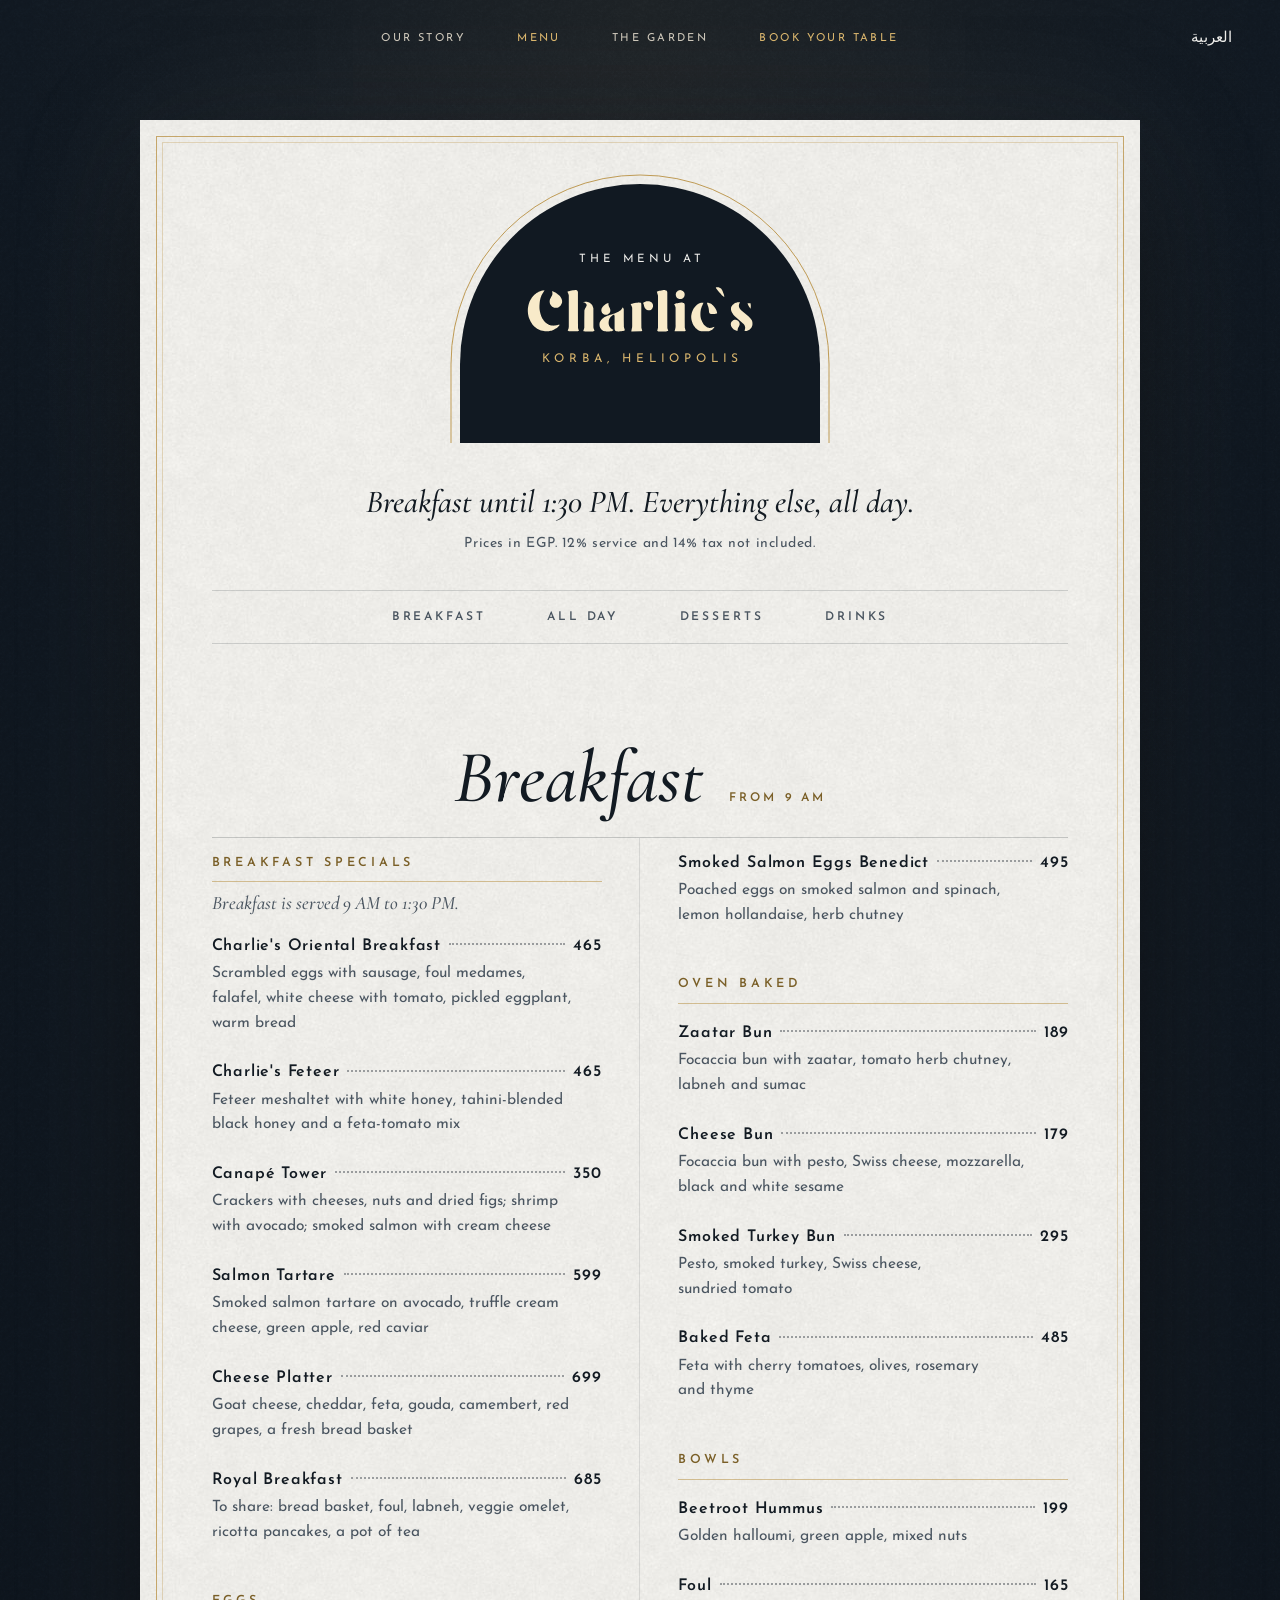
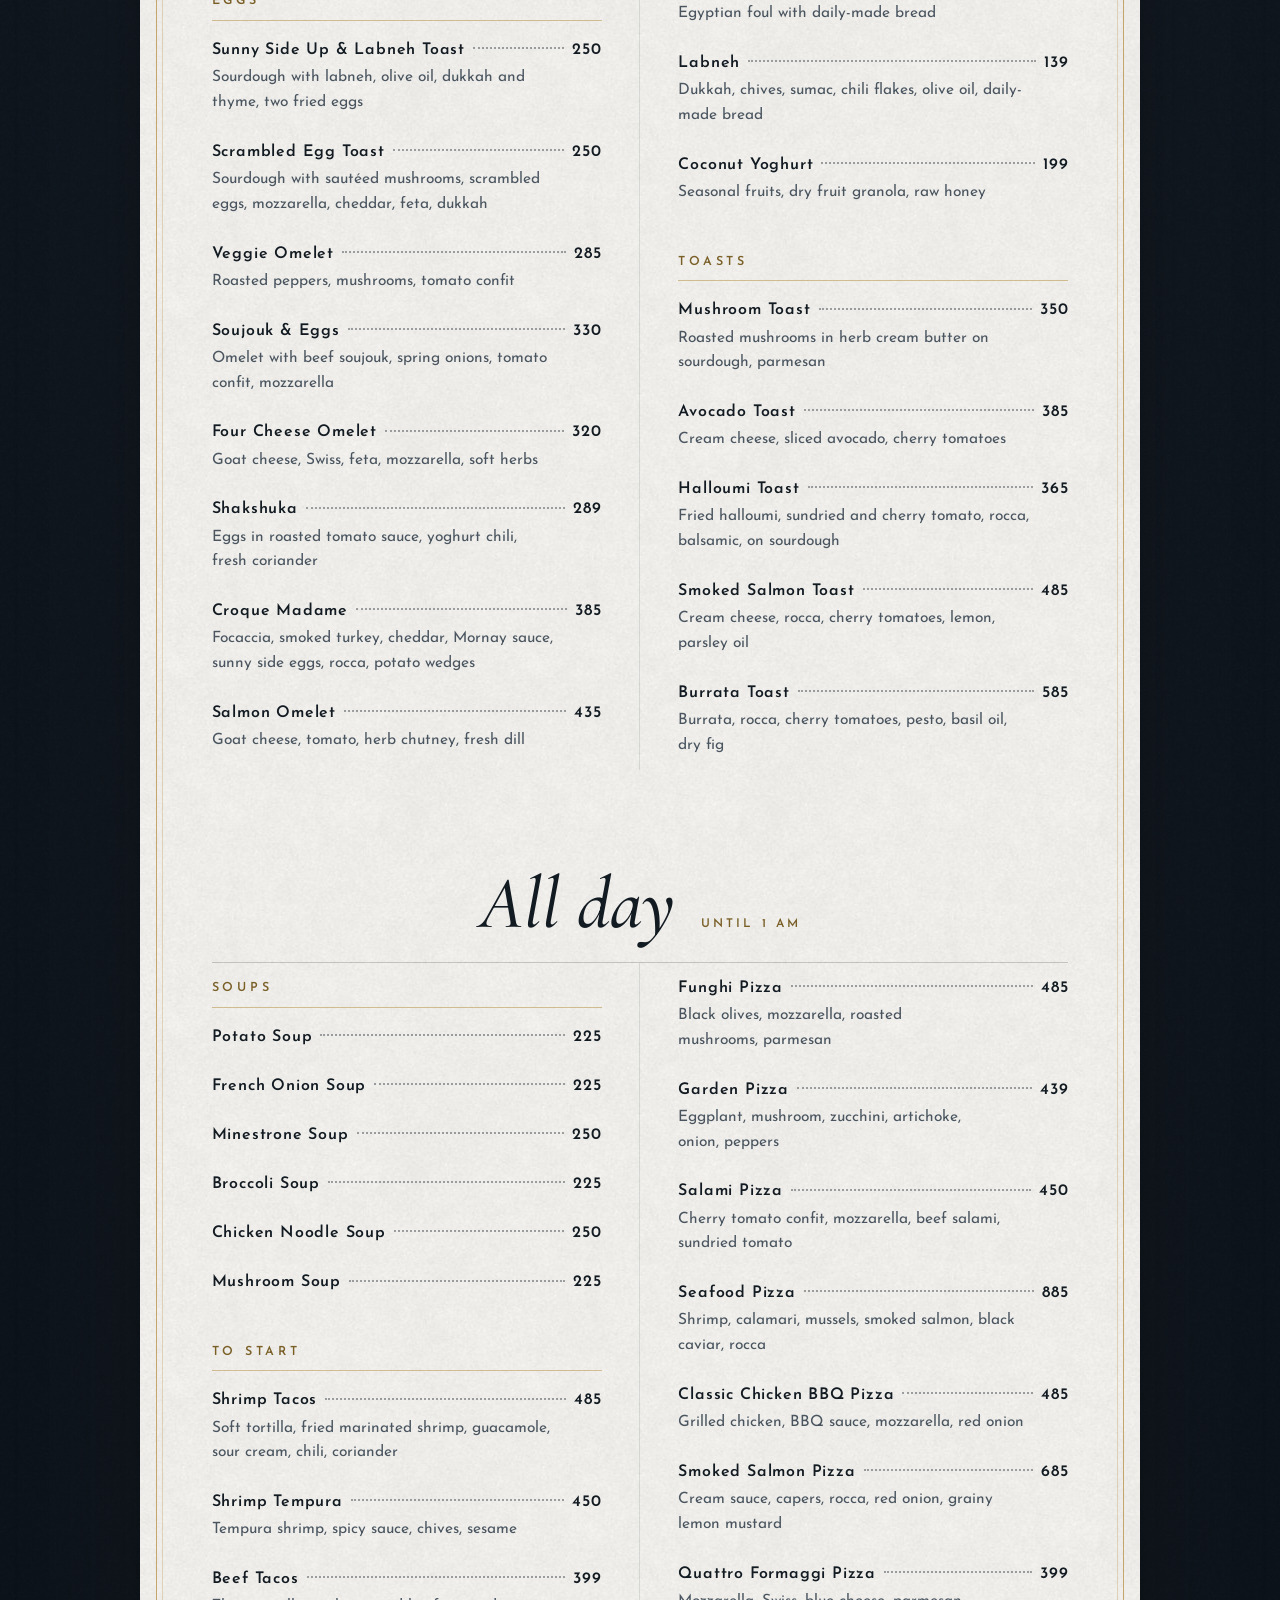
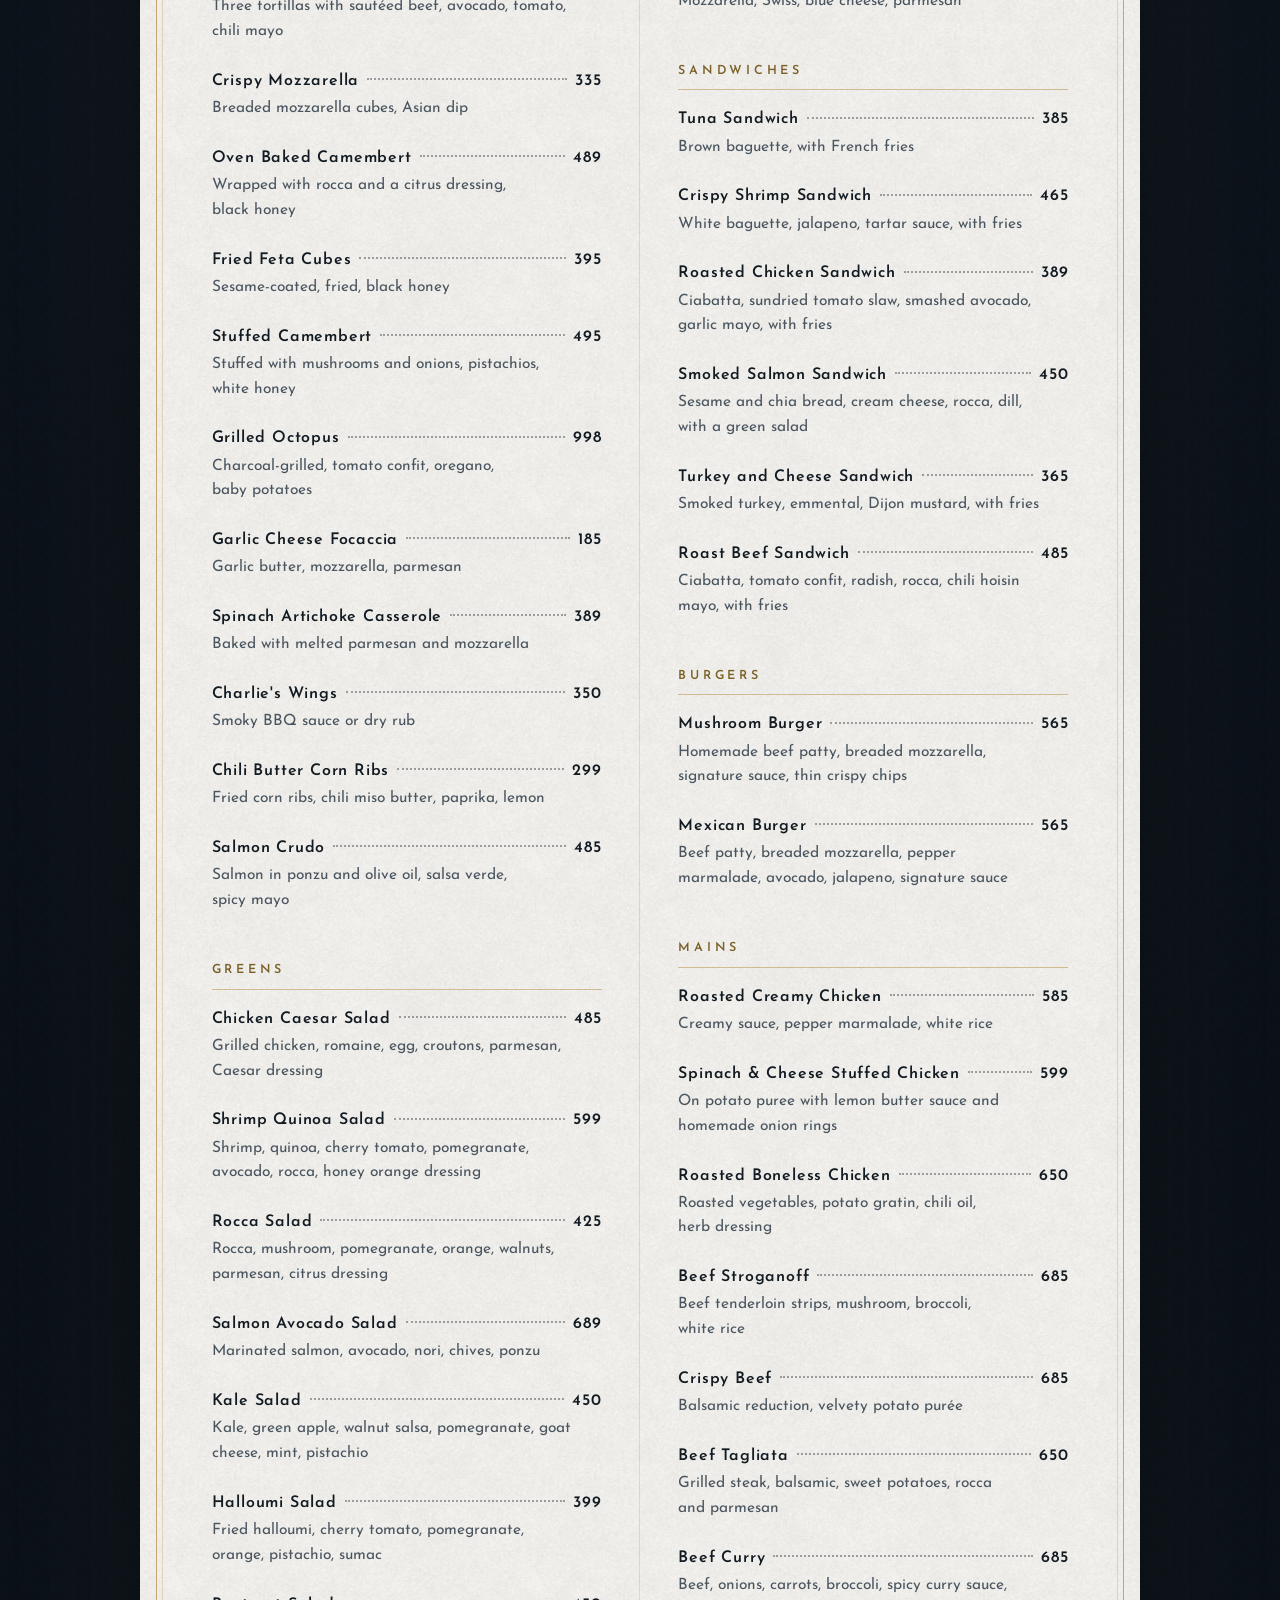
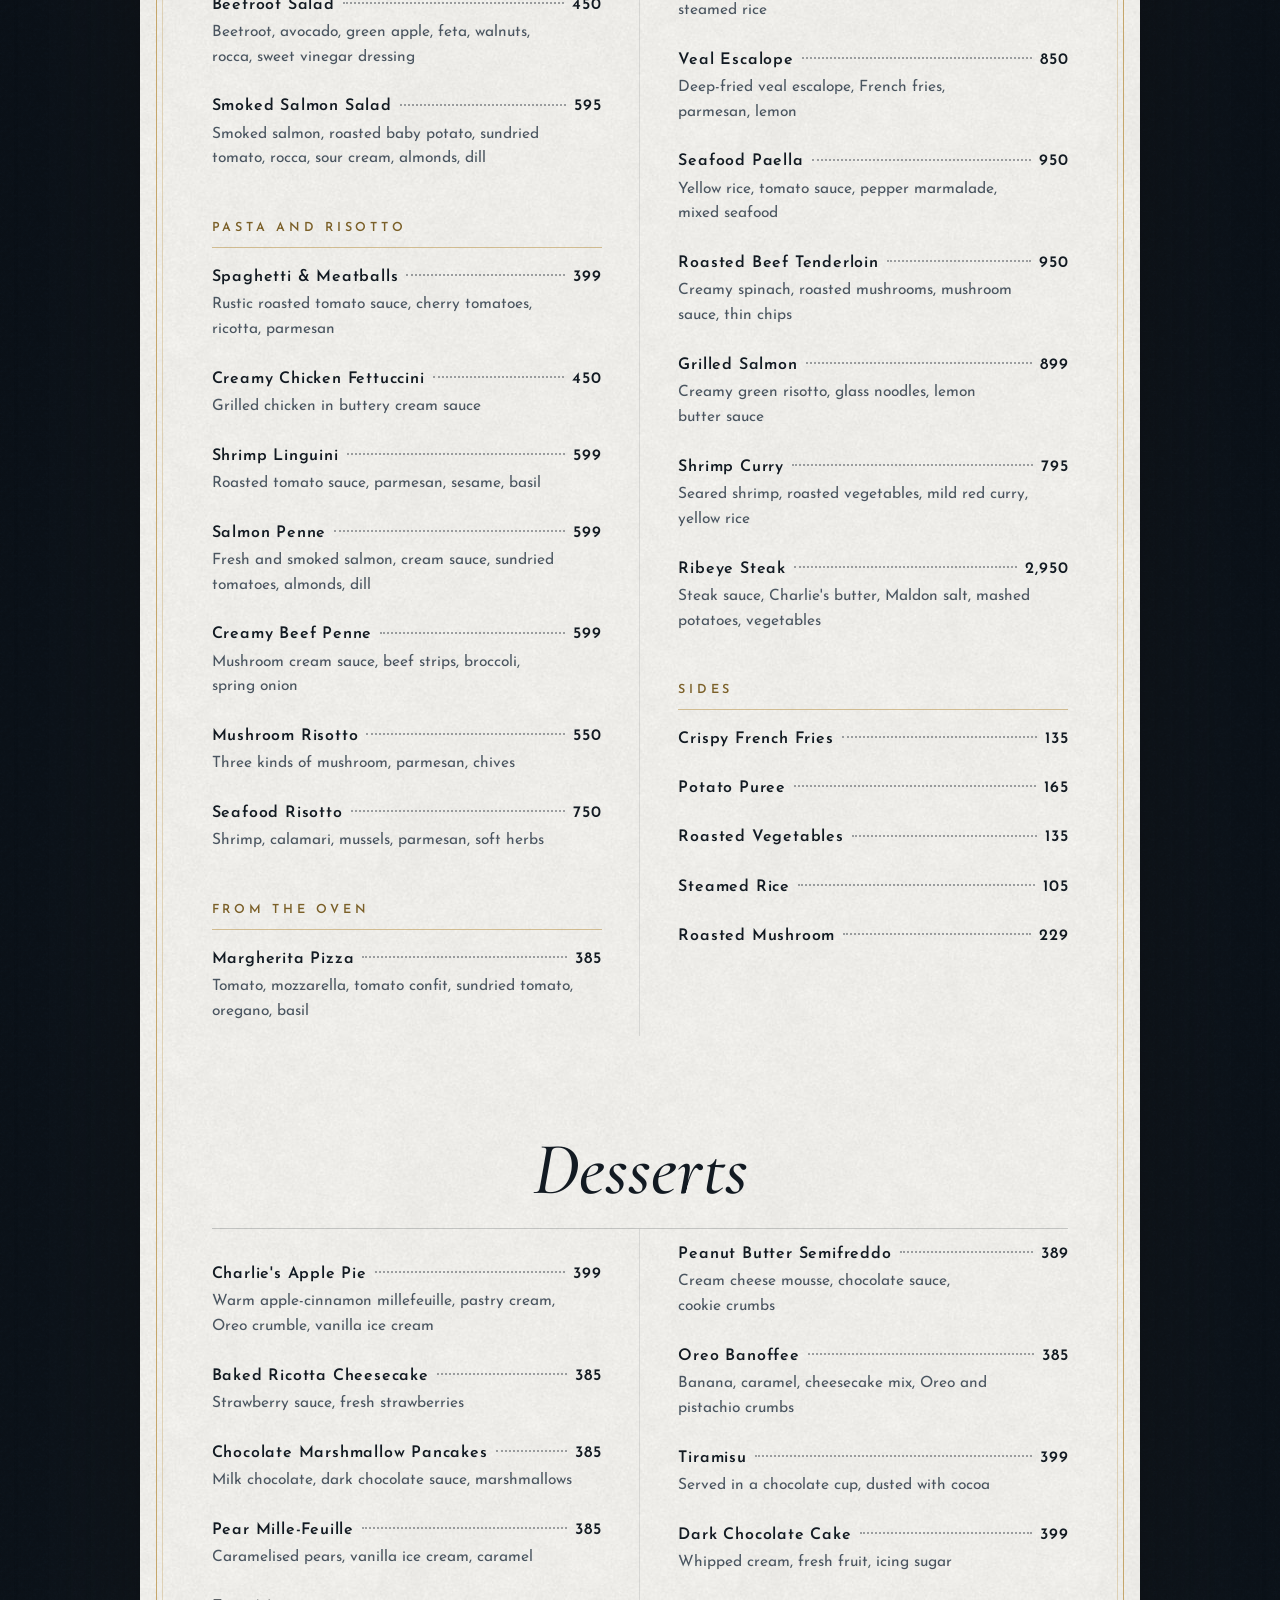
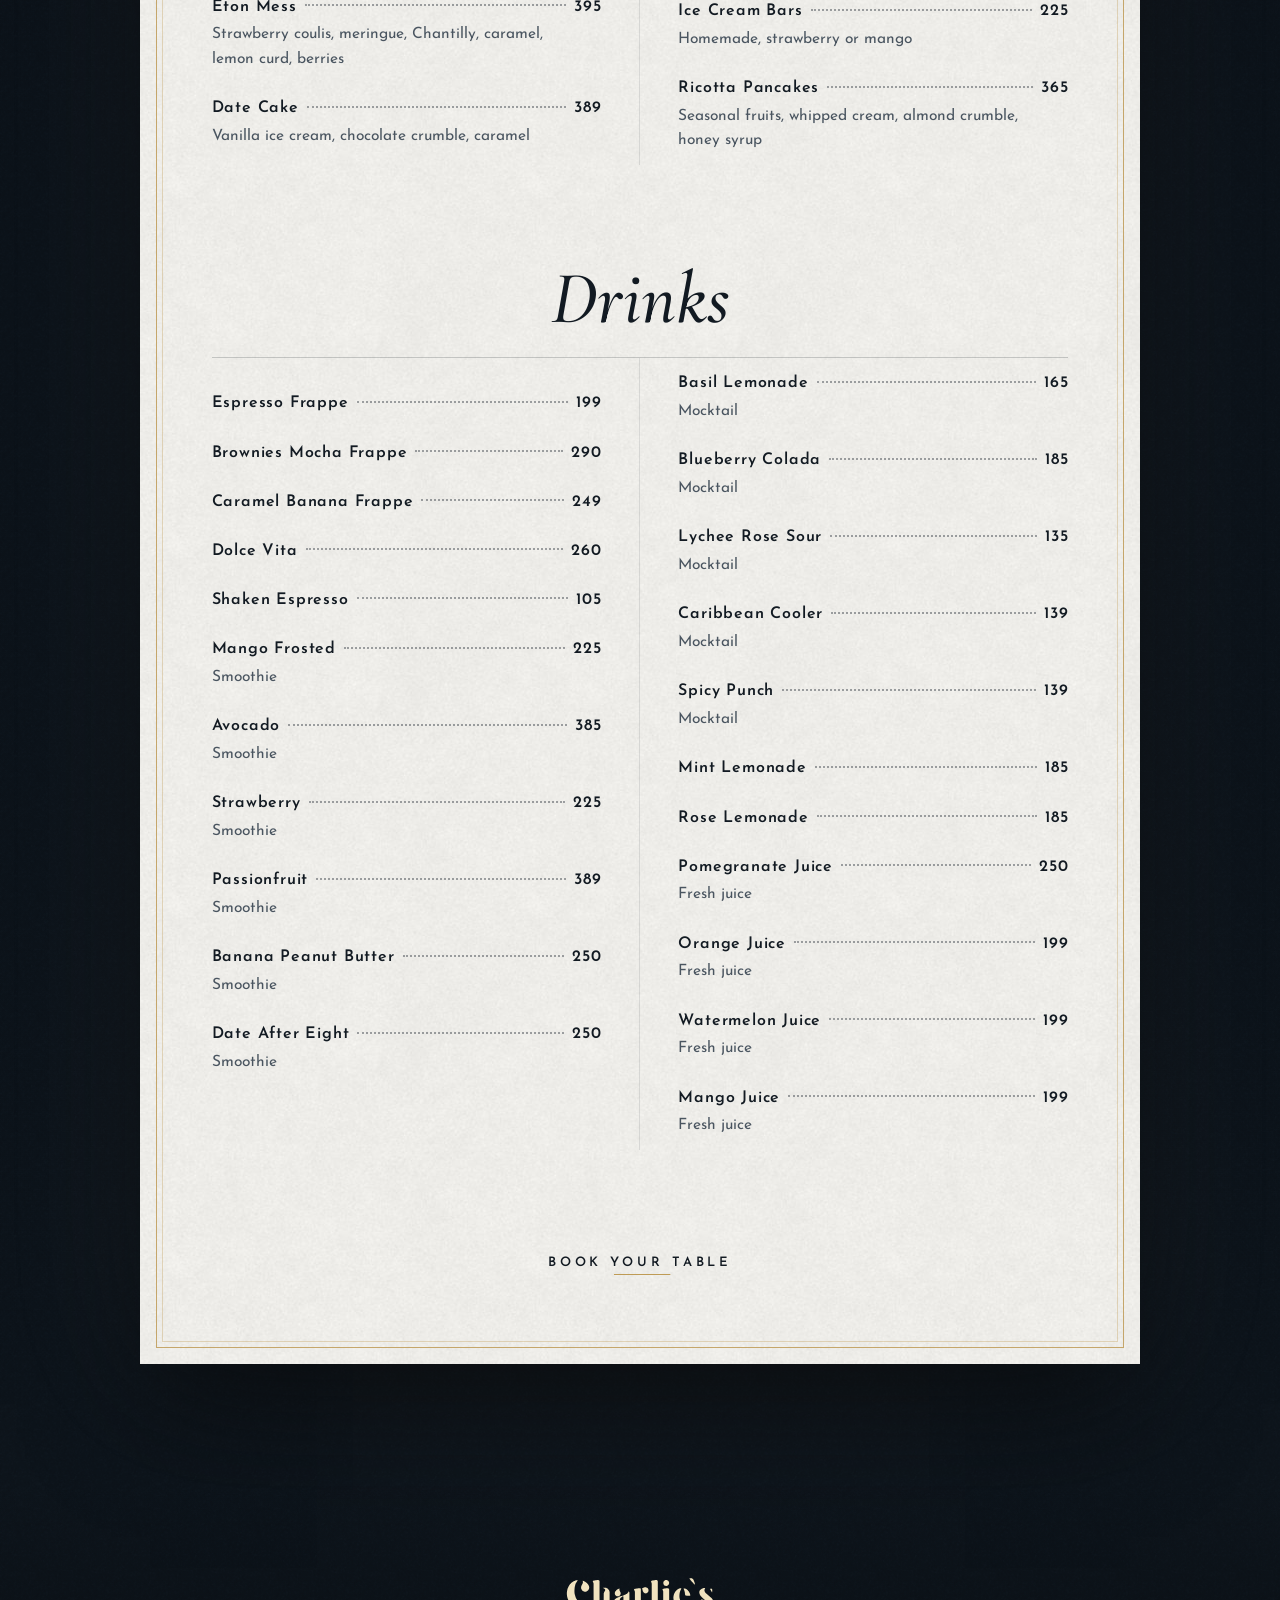
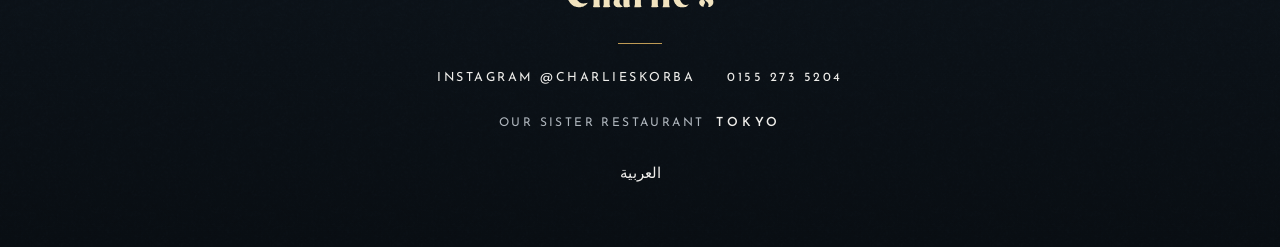
==== commit 4fd789f8: "Fully clear top bar Co-Authored-By: Claude Opus 5.5 <noreply@anthropic.com> Claude-Session: https://" ====
--- a/menu.html
+++ b/menu.html
@@ -7,10 +7,10 @@
 <link rel="preload" href="fonts/cormorant-garamond-5d13e7.woff2" as="font" type="font/woff2" crossorigin>
 <link rel="preload" href="fonts/josefin-sans-3603c1.woff2" as="font" type="font/woff2" crossorigin>
 <style>html.fl body{opacity:0}body{transition:opacity .25s cubic-bezier(.23,1,.32,1)}</style><script>(function(d){var h=d.documentElement;h.classList.add("fl","js");var f=function(){h.classList.remove("fl")};setTimeout(f,1200);setTimeout(function(){if(!h.classList.contains("ready"))h.classList.remove("js")},3500);if(d.fonts&&d.fonts.load){Promise.all([d.fonts.load('300 16px "Josefin Sans"'),d.fonts.load('400 16px "Josefin Sans"'),d.fonts.load('600 16px "Josefin Sans"'),d.fonts.load('italic 500 16px "Cormorant Garamond"')]).then(f,f)}else f()})(document)</script>
-<link rel="stylesheet" href="fonts.css?v=18"><link rel="stylesheet" href="css/site.css?v=18"></head><body data-open="540" data-close="60" data-open-text="Open now, until 1 AM" data-closed-text="Closed now, opens at 9 AM">
+<link rel="stylesheet" href="fonts.css?v=19"><link rel="stylesheet" href="css/site.css?v=19"></head><body data-open="540" data-close="60" data-open-text="Open now, until 1 AM" data-closed-text="Closed now, opens at 9 AM">
 <a class="skip" href="#main">Skip to content</a>
 <header class="hdr hdr--over" id="top"><div class="hdr-in">
- <a class="brand" href="index.html" aria-label="Charlie&#x27;s, home"><img src="img/logo-cream.svg?v=18" alt="Charlie&#x27;s" width="185" height="40"></a>
+ <a class="brand" href="index.html" aria-label="Charlie&#x27;s, home"><img src="img/logo-cream.svg?v=19" alt="Charlie&#x27;s" width="185" height="40"></a>
  <nav class="nav" aria-label="Main"><a href="index.html#story">Our story</a><a href="menu.html" aria-current="page">Menu</a><a href="index.html#garden">The garden</a><a class="nav-book" href="reserve.html#reservation">Book your table</a></nav>
  <div class="hdr-r"><button class="lang js-ar" type="button" aria-label="Arabic version"><span lang="ar">العربية</span></button><a class="hbook" href="reserve.html#reservation">Book</a>
  <button class="burger" type="button" aria-expanded="false" aria-controls="mnav" aria-label="Open menu"><i></i><i></i><i></i></button></div>
@@ -20,7 +20,7 @@
 <div class="sheet">
  <div class="plaque" data-ln="9,18">
   <p class="hello">The menu at</p>
-  <h1><img src="img/logo-cream.svg?v=18" alt="Charlie&#x27;s" width="508" height="110" fetchpriority="high"><span class="sr"> menu</span></h1>
+  <h1><img src="img/logo-cream.svg?v=19" alt="Charlie&#x27;s" width="508" height="110" fetchpriority="high"><span class="sr"> menu</span></h1>
   <p class="loc">Korba, Heliopolis</p>
  </div>
  <p class="mask">Breakfast until 1:30 PM. Everything else, all day.</p>
@@ -31,12 +31,12 @@
 </div>
 </main>
 <footer class="ftr"><div class="ftr-in">
- <a class="ftr-logo" href="index.html" aria-label="Charlie&#x27;s, home"><img src="img/logo-cream.svg?v=18" alt="Charlie&#x27;s" width="508" height="110" loading="lazy" decoding="async"></a>
+ <a class="ftr-logo" href="index.html" aria-label="Charlie&#x27;s, home"><img src="img/logo-cream.svg?v=19" alt="Charlie&#x27;s" width="508" height="110" loading="lazy" decoding="async"></a>
  <span class="rule" aria-hidden="true"></span>
  <p class="ftr-links"><a class="ft" href="https://www.instagram.com/charlieskorba/" target="_blank" rel="noopener">Instagram @charlieskorba</a><a class="ft" href="tel:+201552735204">0155 273 5204</a></p>
  <p class="ftr-sis">Our sister restaurant <a class="ft sis" href="https://ahmedfakhr1.github.io/tokyo-preview/" target="_blank" rel="noopener">Tokyo</a></p>
  <button class="lang js-ar" type="button" aria-label="Arabic version"><span lang="ar">العربية</span></button>
 </div></footer>
 <div class="toast" role="status" aria-live="polite">Arabic version coming soon.</div>
-<script src="js/app.js?v=18" defer></script>
+<script src="js/app.js?v=19" defer></script>
 </body></html>
--- a/css/site.css
+++ b/css/site.css
@@ -443,3 +443,6 @@
 .story-slot i { display: block; height: 1px; width: 100%; background: rgba(246, 236, 212, .16); }
 .story-slot i:nth-of-type(2) { width: 92%; } .story-slot i:nth-of-type(3) { width: 96%; } .story-slot i:nth-of-type(4) { width: 58%; }
 .story-p { max-width: 34em; margin: 22px auto 0; font: 400 18px/1.75 var(--f); color: rgba(246, 236, 212, .82); text-wrap: pretty; }
+
+/* top bar: fully clear at all times (Ahmed); text colour still follows the section */
+.hdr.is-glass, .hdr.is-glass.on-light:not(.menu-open) { background: transparent; -webkit-backdrop-filter: none; backdrop-filter: none; }
